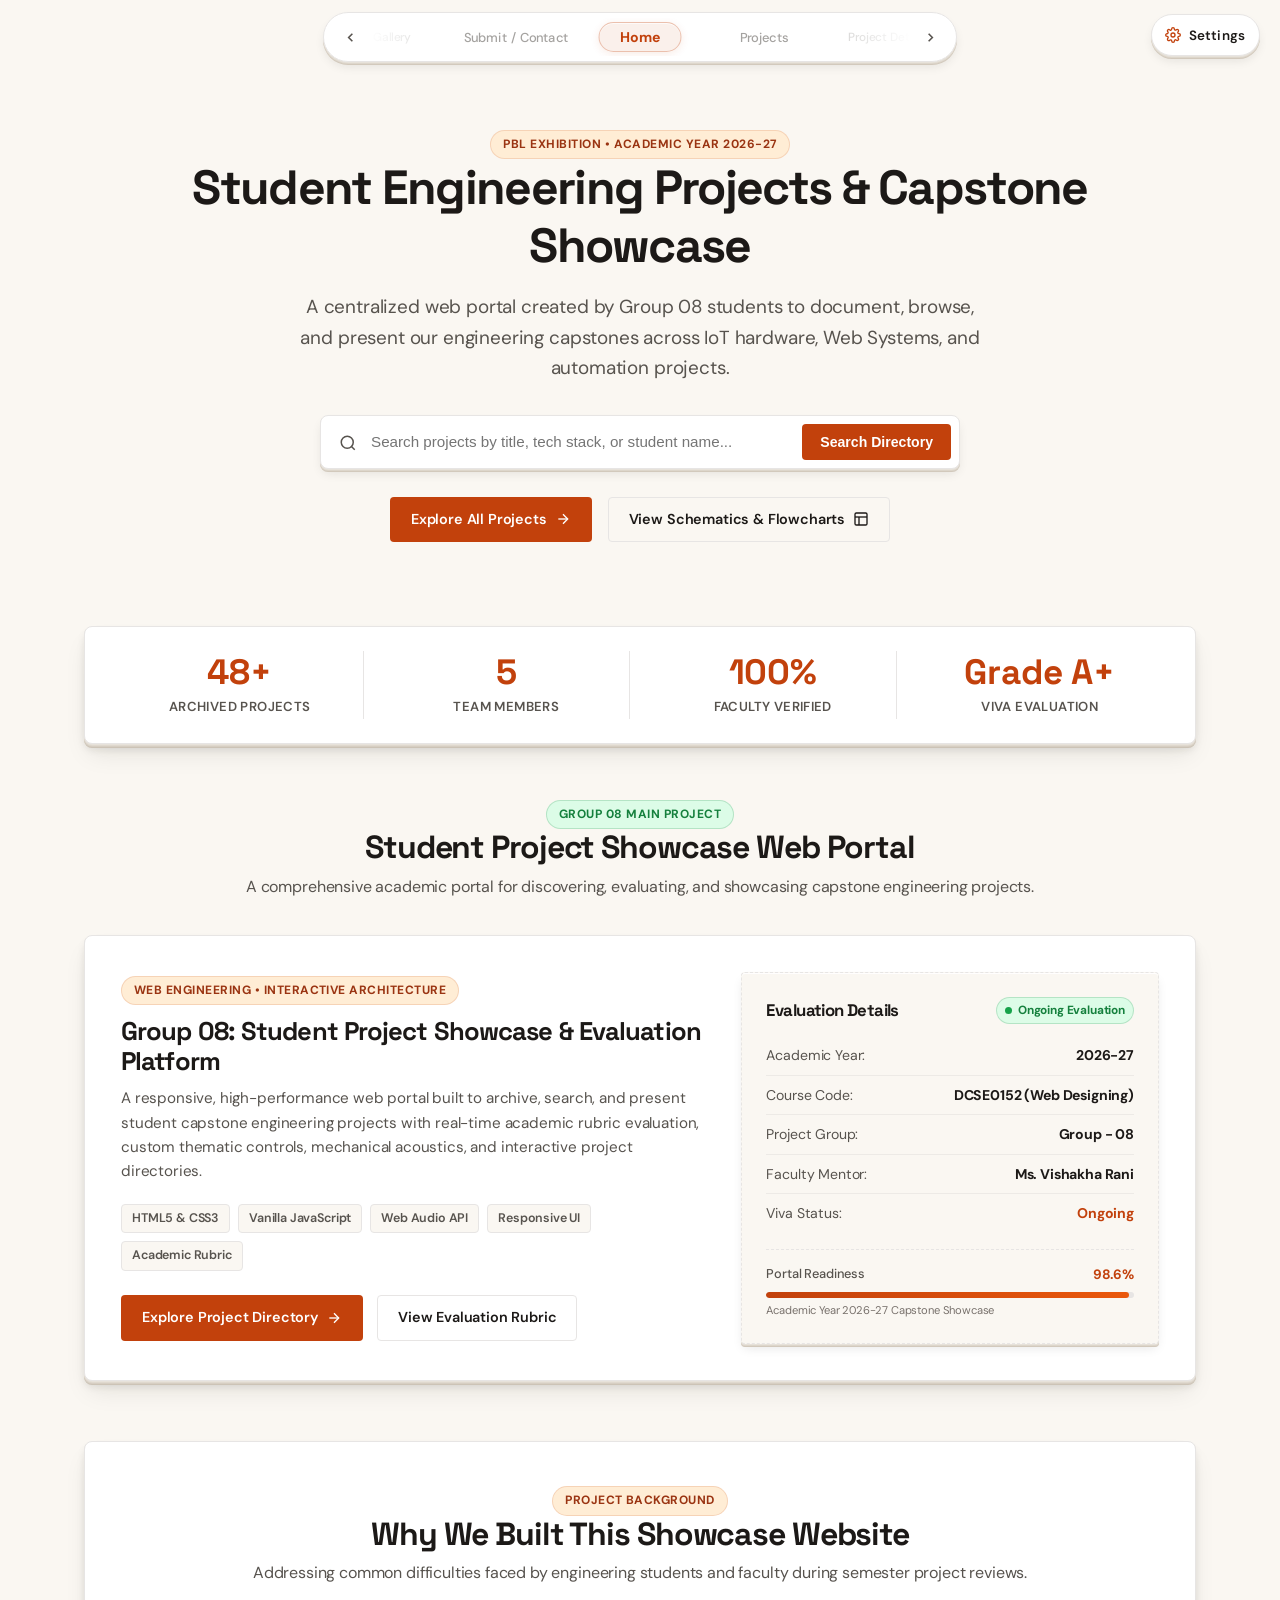
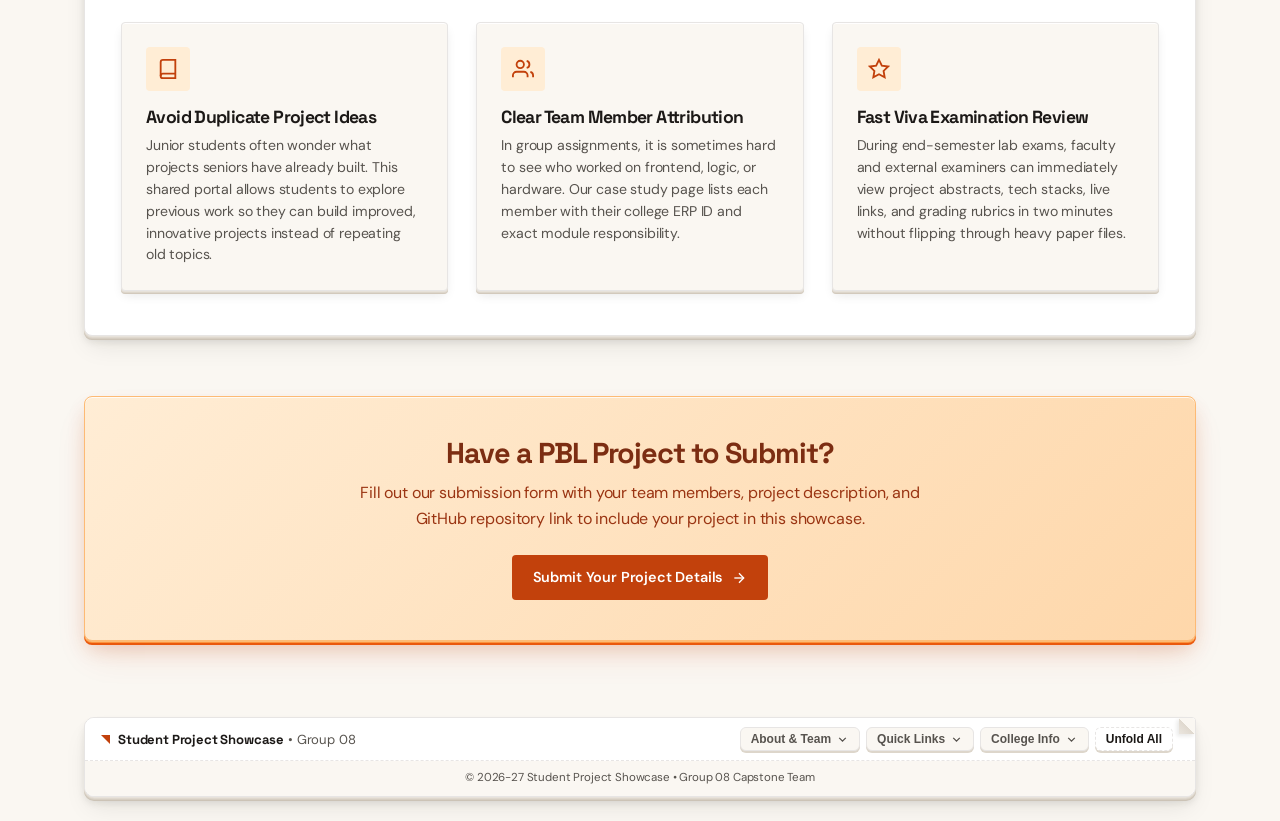
==== index.html @ 1d9ccc79 "Add files via upload" ====
<!DOCTYPE html>
<html lang="en">
<head>
  <script>
    (function () {
      try {
        var theme = localStorage.getItem("site_theme") || "light";
        if (theme === "dark") {
          document.documentElement.setAttribute("data-theme", "dark");
        } else {
          document.documentElement.removeAttribute("data-theme");
        }
        var fontSize = localStorage.getItem("site_font_size");
        if (fontSize && fontSize !== "16") {
          document.documentElement.setAttribute("data-font-size", fontSize);
          document.documentElement.style.fontSize = fontSize + "px";
        }
        var fontPreset = localStorage.getItem("site_font_preset");
        if (fontPreset && fontPreset !== "architectural-lab") {
          document.documentElement.setAttribute("data-font-preset", fontPreset);
        }
      } catch (e) {}
    })();
  </script>
  <meta charset="UTF-8" />
  <meta name="viewport" content="width=device-width, initial-scale=1.0" />
  <title>Student Project Showcase | NIET Capstone Portal</title>
  <!-- Google Fonts: The Architectural Hardware Lab (Space Grotesk + DM Sans + Space Mono) -->
  <link rel="preconnect" href="https://fonts.googleapis.com" />
  <link rel="preconnect" href="https://fonts.gstatic.com" crossorigin />
  <link href="https://fonts.googleapis.com/css2?family=DM+Sans:ital,opsz,wght@0,9..40,400..700;1,9..40,400..700&family=Space+Grotesk:wght@400..700&family=Space+Mono:ital,wght@0,400;0,700;1,400;1,700&display=swap" rel="stylesheet" />
  <link rel="stylesheet" href="css/global.css" />
  <link rel="stylesheet" href="css/home.css" />
</head>
<body>
  <!-- Floating Navigation Bar (Pure Slider Feature Only) -->
  <header class="site-header">
    <div class="navbar">
      <!-- Mobile Bar Header (Shown only on small screens) -->
      <div class="mobile-nav-bar">
        <span class="mobile-current-page" id="mobileCurrentPage">Home</span>
        <button class="mobile-toggle" id="mobileNavToggle" aria-label="Toggle Navigation Menu" aria-expanded="false">
          <svg class="svg-icon" viewBox="0 0 24 24" width="20" height="20" fill="none" stroke="currentColor" stroke-width="2">
            <line x1="3" y1="12" x2="21" y2="12"></line>
            <line x1="3" y1="6" x2="21" y2="6"></line>
            <line x1="3" y1="18" x2="21" y2="18"></line>
          </svg>
        </button>
      </div>

      <!-- Pure Slider Navigation -->
      <nav class="nav-slider-nav" id="navSliderNav">
        <div class="mobile-slider-hint" aria-hidden="true">
          <span>Slide or tap to switch page</span>
        </div>

        <div class="nav-slider-container" id="navSliderContainer">
          <!-- Previous Page Button -->
          <button type="button" class="nav-arrow nav-arrow-prev" id="navSliderPrev" aria-label="Previous Page">
            <svg class="svg-icon" viewBox="0 0 24 24" width="15" height="15" fill="none" stroke="currentColor" stroke-width="2.5">
              <polyline points="15 18 9 12 15 6"></polyline>
            </svg>
          </button>

          <!-- Slider Viewport Window -->
          <div class="nav-slider-viewport" id="navSliderViewport" tabindex="0" aria-label="Page Slider Navigation">
            <div class="nav-slider-center-pill" id="navSliderCenterPill" aria-hidden="true"></div>

            <div class="nav-slider-track" id="navSliderTrack">
              <a href="index.html" class="nav-slider-item" data-index="0" data-page="index.html" draggable="false">Home</a>
              <a href="projects.html" class="nav-slider-item" data-index="1" data-page="projects.html" draggable="false">Projects</a>
              <a href="project-details.html" class="nav-slider-item" data-index="2" data-page="project-details.html" draggable="false">Project Details</a>
              <a href="gallery.html" class="nav-slider-item" data-index="3" data-page="gallery.html" draggable="false">Gallery</a>
              <a href="contact.html" class="nav-slider-item" data-index="4" data-page="contact.html" draggable="false">Submit / Contact</a>
            </div>
          </div>

          <!-- Next Page Button -->
          <button type="button" class="nav-arrow nav-arrow-next" id="navSliderNext" aria-label="Next Page">
            <svg class="svg-icon" viewBox="0 0 24 24" width="15" height="15" fill="none" stroke="currentColor" stroke-width="2.5">
              <polyline points="9 18 15 12 9 6"></polyline>
            </svg>
          </button>
        </div>

        <!-- Mobile Drawer Academic Metadata Card (Visible only inside mobile hamburger) -->
        <div class="mobile-drawer-academic-card" aria-label="Academic Information">
          <div class="drawer-academic-header">
            <div class="drawer-brand-wrap">
              <div class="drawer-brand-seal" aria-hidden="true">E</div>
              <span class="drawer-brand-title">Student Showcase</span>
            </div>
            <span class="drawer-badge-live">AY 2026-27 ONGOING</span>
          </div>

          <div class="drawer-chips-cluster">
            <div class="drawer-chip-item">
              <svg class="svg-icon" viewBox="0 0 24 24" width="13" height="13" fill="none" stroke="currentColor" stroke-width="2.2">
                <path d="M12 2L2 7l10 5 10-5-10-5z"></path>
                <path d="M2 17l10 5 10-5"></path>
                <path d="M2 12l10 5 10-5"></path>
              </svg>
              <div class="drawer-chip-text">
                <span><strong>NIET</strong> Greater Noida</span>
                <span style="color:var(--text-muted);">&bull; Autonomous</span>
              </div>
            </div>

            <div class="drawer-chip-item">
              <svg class="svg-icon" viewBox="0 0 24 24" width="13" height="13" fill="none" stroke="currentColor" stroke-width="2.2">
                <polyline points="16 18 22 12 16 6"></polyline>
                <polyline points="8 6 2 12 8 18"></polyline>
              </svg>
              <div class="drawer-chip-text">
                <code>DCSE0152</code>
                <span style="color:var(--text-muted);">&bull; Web Designing</span>
              </div>
            </div>

            <div class="drawer-chip-item">
              <svg class="svg-icon" viewBox="0 0 24 24" width="13" height="13" fill="none" stroke="currentColor" stroke-width="2.2">
                <path d="M12 22s8-4 8-10V5l-8-3-8 3v7c0 6 8 10 8 10z"></path>
                <polyline points="9 12 11 14 15 10"></polyline>
              </svg>
              <div class="drawer-chip-text">
                <span><strong>Ms. Vishakha Rani</strong></span>
                <span style="color:var(--text-muted);">&bull; Faculty Mentor</span>
              </div>
            </div>

            <div class="drawer-chip-item">
              <svg class="svg-icon" viewBox="0 0 24 24" width="13" height="13" fill="none" stroke="currentColor" stroke-width="2.2">
                <path d="M17 21v-2a4 4 0 0 0-4-4H5a4 4 0 0 0-4 4v2"></path>
                <circle cx="9" cy="7" r="4"></circle>
                <path d="M23 21v-2a4 4 0 0 0-3-3.87"></path>
                <path d="M16 3.13a4 4 0 0 1 0 7.75"></path>
              </svg>
              <div class="drawer-chip-text">
                <span><strong>Group 08</strong></span>
                <span style="color:var(--text-muted);">&bull; Capstone Cohort</span>
              </div>
            </div>
          </div>
        </div>
      </nav>
    </div>
  </header>

  <main class="container">
    <!-- Hero Section -->
    <section class="home-hero">
      <span class="pill-badge">PBL Exhibition &bull; Academic Year 2026-27</span>
      <h1>Student Engineering Projects &amp; Capstone Showcase</h1>
      <p class="lead">
        A centralized web portal created by Group 08 students to document, browse, and present our 
        engineering capstones across IoT hardware, Web Systems, and automation projects.
      </p>

      <!-- Search Bar -->
      <div class="hero-search-container">
        <span class="hero-search-icon">
          <svg class="svg-icon" viewBox="0 0 24 24" width="18" height="18" fill="none" stroke="currentColor" stroke-width="2">
            <circle cx="11" cy="11" r="8"></circle>
            <line x1="21" y1="21" x2="16.65" y2="16.65"></line>
          </svg>
        </span>
        <input type="text" id="heroSearchInput" class="hero-search-input" placeholder="Search projects by title, tech stack, or student name..." />
        <button id="heroSearchBtn" class="hero-search-btn">Search Directory</button>
      </div>

      <div class="hero-actions">
        <a href="projects.html" class="btn btn-primary">
          Explore All Projects
          <svg class="svg-icon" viewBox="0 0 24 24" width="16" height="16" fill="none" stroke="currentColor" stroke-width="2">
            <line x1="5" y1="12" x2="19" y2="12"></line>
            <polyline points="12 5 19 12 12 19"></polyline>
          </svg>
        </a>
        <a href="gallery.html" class="btn btn-outline">
          View Schematics &amp; Flowcharts
          <svg class="svg-icon" viewBox="0 0 24 24" width="16" height="16" fill="none" stroke="currentColor" stroke-width="2">
            <rect x="3" y="3" width="18" height="18" rx="2" ry="2"></rect>
            <line x1="3" y1="9" x2="21" y2="9"></line>
            <line x1="9" y1="21" x2="9" y2="9"></line>
          </svg>
        </a>
      </div>
    </section>

    <!-- Key Statistics -->
    <section class="metrics-strip">
      <div class="metric-item">
        <div class="metric-number">48+</div>
        <div class="metric-label">Archived Projects</div>
      </div>
      <div class="metric-item">
        <div class="metric-number">5</div>
        <div class="metric-label">Team Members</div>
      </div>
      <div class="metric-item">
        <div class="metric-number">100%</div>
        <div class="metric-label">Faculty Verified</div>
      </div>
      <div class="metric-item">
        <div class="metric-number">Grade A+</div>
        <div class="metric-label">Viva Evaluation</div>
      </div>
    </section>

    <!-- Featured Group 08 Capstone Project: Student Project Showcase Web Portal -->
    <section>
      <div class="section-title-wrap">
        <span class="pill-badge pill-success">Group 08 Main Project</span>
        <h2 class="section-title">Student Project Showcase Web Portal</h2>
        <p class="section-subtitle">A comprehensive academic portal for discovering, evaluating, and showcasing capstone engineering projects.</p>
      </div>

      <article class="featured-capstone-card">
        <div class="featured-content">
          <span class="pill-badge">Web Engineering &bull; Interactive Architecture</span>
          <h3>Group 08: Student Project Showcase &amp; Evaluation Platform</h3>
          <p>
            A responsive, high-performance web portal built to archive, search, and present student capstone engineering projects with real-time academic rubric evaluation, custom thematic controls, mechanical acoustics, and interactive project directories.
          </p>

          <div class="featured-tech-row">
            <span class="featured-tech-pill">HTML5 &amp; CSS3</span>
            <span class="featured-tech-pill">Vanilla JavaScript</span>
            <span class="featured-tech-pill">Web Audio API</span>
            <span class="featured-tech-pill">Responsive UI</span>
            <span class="featured-tech-pill">Academic Rubric</span>
          </div>

          <div style="display: flex; gap: 14px; flex-wrap: wrap;">
            <a href="projects.html" class="btn btn-primary">
              Explore Project Directory
              <svg class="svg-icon" viewBox="0 0 24 24" width="16" height="16" fill="none" stroke="currentColor" stroke-width="2">
                <line x1="5" y1="12" x2="19" y2="12"></line>
                <polyline points="12 5 19 12 12 19"></polyline>
              </svg>
            </a>
            <a href="project-details.html#tab-rubric" class="btn btn-outline">
              View Evaluation Rubric
            </a>
          </div>
        </div>

        <aside class="featured-meta-card">
          <div class="meta-card-header">
            <h4 style="font-size: 1.05rem; font-family: var(--font-serif); margin-bottom: 0;">Evaluation Details</h4>
            <span class="live-status-pill"><span class="pulse-dot"></span> Ongoing Evaluation</span>
          </div>
          <ul class="meta-spec-list">
            <li>
              <span style="color:var(--text-secondary);">Academic Year:</span>
              <strong>2026-27</strong>
            </li>
            <li>
              <span style="color:var(--text-secondary);">Course Code:</span>
              <strong>DCSE0152 (Web Designing)</strong>
            </li>
            <li>
              <span style="color:var(--text-secondary);">Project Group:</span>
              <strong>Group - 08</strong>
            </li>
            <li>
              <span style="color:var(--text-secondary);">Faculty Mentor:</span>
              <strong>Ms. Vishakha Rani</strong>
            </li>
            <li>
              <span style="color:var(--text-secondary);">Viva Status:</span>
              <span style="color: var(--accent); font-weight: 700;">Ongoing</span>
            </li>
          </ul>

          <!-- Mini live telemetry meter -->
          <div class="live-telemetry-box">
            <div class="telemetry-row">
              <span class="telemetry-label">Portal Readiness</span>
              <span class="telemetry-val">98.6%</span>
            </div>
            <div class="telemetry-track">
              <div class="telemetry-bar" style="width: 98.6%;"></div>
            </div>
            <span class="telemetry-subtext">Academic Year 2026-27 Capstone Showcase</span>
          </div>
        </aside>
      </article>
    </section>

    <!-- Why We Built This Website -->
    <section class="problems-section">
      <div class="section-title-wrap">
        <span class="pill-badge">Project Background</span>
        <h2 class="section-title">Why We Built This Showcase Website</h2>
        <p class="section-subtitle">Addressing common difficulties faced by engineering students and faculty during semester project reviews.</p>
      </div>

      <div class="problems-grid">
        <div class="problem-card">
          <div class="problem-card-icon">
            <svg class="svg-icon" viewBox="0 0 24 24" width="22" height="22" fill="none" stroke="currentColor" stroke-width="2">
              <path d="M4 19.5A2.5 2.5 0 0 1 6.5 17H20"></path>
              <path d="M6.5 2H20v20H6.5A2.5 2.5 0 0 1 4 19.5v-15A2.5 2.5 0 0 1 6.5 2z"></path>
            </svg>
          </div>
          <h4>Avoid Duplicate Project Ideas</h4>
          <p>Junior students often wonder what projects seniors have already built. This shared portal allows students to explore previous work so they can build improved, innovative projects instead of repeating old topics.</p>
        </div>

        <div class="problem-card">
          <div class="problem-card-icon">
            <svg class="svg-icon" viewBox="0 0 24 24" width="22" height="22" fill="none" stroke="currentColor" stroke-width="2">
              <path d="M17 21v-2a4 4 0 0 0-4-4H5a4 4 0 0 0-4 4v2"></path>
              <circle cx="9" cy="7" r="4"></circle>
              <path d="M23 21v-2a4 4 0 0 0-3-3.87"></path>
              <path d="M16 3.13a4 4 0 0 1 0 7.75"></path>
            </svg>
          </div>
          <h4>Clear Team Member Attribution</h4>
          <p>In group assignments, it is sometimes hard to see who worked on frontend, logic, or hardware. Our case study page lists each member with their college ERP ID and exact module responsibility.</p>
        </div>

        <div class="problem-card">
          <div class="problem-card-icon">
            <svg class="svg-icon" viewBox="0 0 24 24" width="22" height="22" fill="none" stroke="currentColor" stroke-width="2">
              <polygon points="12 2 15.09 8.26 22 9.27 17 14.14 18.18 21.02 12 17.77 5.82 21.02 7 14.14 2 9.27 8.91 8.26 12 2"></polygon>
            </svg>
          </div>
          <h4>Fast Viva Examination Review</h4>
          <p>During end-semester lab exams, faculty and external examiners can immediately view project abstracts, tech stacks, live links, and grading rubrics in two minutes without flipping through heavy paper files.</p>
        </div>
      </div>
    </section>

    <!-- Submission Call to Action -->
    <section class="cta-banner">
      <h3>Have a PBL Project to Submit?</h3>
      <p>Fill out our submission form with your team members, project description, and GitHub repository link to include your project in this showcase.</p>
      <a href="contact.html" class="btn btn-primary" style="background-color: var(--accent); color: #fff;">
        Submit Your Project Details
        <svg class="svg-icon" viewBox="0 0 24 24" width="16" height="16" fill="none" stroke="currentColor" stroke-width="2">
          <line x1="5" y1="12" x2="19" y2="12"></line>
          <polyline points="12 5 19 12 12 19"></polyline>
        </svg>
      </a>
    </section>
  </main>

  <!-- Compact 3D Origami-Folded Footer -->
  <footer class="site-footer origami-footer" id="origamiFooter">
    <div class="origami-shell">
      <div class="origami-bar">
        <div class="origami-brand-mini">
          <span class="origami-crease-mark" aria-hidden="true"></span>
          <span class="origami-title"><strong>Student Project Showcase</strong> &bull; Group 08</span>
        </div>

        <div class="origami-flaps" role="tablist" aria-label="Footer Information Flaps">
          <button type="button" class="origami-flap-btn" data-flap="about" aria-expanded="false">
            <span>About &amp; Team</span>
            <svg class="svg-icon flap-chevron" viewBox="0 0 24 24" width="13" height="13" fill="none" stroke="currentColor" stroke-width="2.5">
              <polyline points="6 9 12 15 18 9"></polyline>
            </svg>
          </button>

          <button type="button" class="origami-flap-btn" data-flap="links" aria-expanded="false">
            <span>Quick Links</span>
            <svg class="svg-icon flap-chevron" viewBox="0 0 24 24" width="13" height="13" fill="none" stroke="currentColor" stroke-width="2.5">
              <polyline points="6 9 12 15 18 9"></polyline>
            </svg>
          </button>

          <button type="button" class="origami-flap-btn" data-flap="college" aria-expanded="false">
            <span>College Info</span>
            <svg class="svg-icon flap-chevron" viewBox="0 0 24 24" width="13" height="13" fill="none" stroke="currentColor" stroke-width="2.5">
              <polyline points="6 9 12 15 18 9"></polyline>
            </svg>
          </button>

          <button type="button" class="origami-flap-btn origami-unfold-all" data-flap="all" aria-expanded="false" title="Unfold all origami panels">
            <span>Unfold All</span>
          </button>
        </div>
      </div>

      <div class="origami-stage">
        <div class="origami-panel" data-panel="about">
          <div class="origami-panel-inner">
            <div class="origami-panel-tag">01 / Project &amp; Team</div>
            <p class="origami-desc">
              A Web Designing (DCSE0152) Capstone Project developed by Group 08 students, Department of Computer Science &amp; Engineering (IoT), NIET Greater Noida.
            </p>
            <div class="origami-team-chips">
              <span class="origami-chip-label">Team:</span>
              <span class="origami-chip">Ashish Ranjan</span>
              <span class="origami-chip">Ashish Prajapati</span>
              <span class="origami-chip">Arunima Bhardwaj</span>
              <span class="origami-chip">Aryan</span>
              <span class="origami-chip">Ashmit Tiwari</span>
            </div>
          </div>
        </div>

        <div class="origami-panel" data-panel="links">
          <div class="origami-panel-inner">
            <div class="origami-panel-tag">02 / Quick Links</div>
            <ul class="origami-links-row">
              <li><a href="index.html">Home</a></li>
              <li><a href="projects.html">Project Directory</a></li>
              <li><a href="project-details.html">Case Study &amp; Rubric</a></li>
              <li><a href="gallery.html">Circuit Schematics</a></li>
              <li><a href="contact.html">Submit Project</a></li>
            </ul>
          </div>
        </div>

        <div class="origami-panel" data-panel="college">
          <div class="origami-panel-inner">
            <div class="origami-panel-tag">03 / College Information</div>
            <div class="origami-meta-grid">
              <div class="origami-meta-cell">
                <span>Course</span>
                <strong>DCSE0152 (Web Designing)</strong>
              </div>
              <div class="origami-meta-cell">
                <span>Faculty Mentor</span>
                <strong>Ms. Vishakha Rani</strong>
              </div>
              <div class="origami-meta-cell">
                <span>Institution</span>
                <strong>Noida Institute of Engineering &amp; Technology, Knowledge Park II, Greater Noida</strong>
              </div>
            </div>
          </div>
        </div>
      </div>

      <div class="origami-bottom-strip">
        <span>&copy; 2026-27 Student Project Showcase &bull; Group 08 Capstone Team</span>
      </div>
    </div>
  </footer>

  <script src="js/main.js"></script>
  <script src="js/home.js"></script>
</body>
</html>
---- css/global.css ----
@import url("https://fonts.googleapis.com/css2?family=DM+Sans:ital,opsz,wght@0,9..40,400..700;1,9..40,400..700&family=Fira+Code:wght@400..700&family=IBM+Plex+Mono:ital,wght@0,400..700;1,400..700&family=Inter:wght@400..700&family=JetBrains+Mono:ital,wght@0,400..700;1,400..700&family=Lora:ital,wght@0,400..700;1,400..700&family=Manrope:wght@400..700&family=Newsreader:ital,opsz,wght@0,6..72,400..700;1,6..72,400..700&family=Outfit:wght@400..700&family=Plus+Jakarta+Sans:ital,wght@0,400..700;1,400..700&family=Space+Grotesk:wght@400..700&family=Space+Mono:ital,wght@0,400;0,700;1,400;1,700&display=swap");

/* 
   Web Designing Project (DCSE0152) - Capstone Showcase
   Group 08 | NIET Greater Noida
   Students: Ashish Ranjan, Ashish Prajapati, Arunima Bhardwaj, Aryan, Ashmit Tiwari
   Mentor: Ms. Vishakha Rani
   Global Stylesheet (global.css)
   Permanent Typography: The Architectural Hardware Lab (Space Grotesk + DM Sans + Space Mono)
*/

:root {
  /* Main color palette */
  --bg-color: #FAF7F2;
  --surface-color: #FFFFFF;
  --text-primary: #1C1917;
  --text-secondary: #57534E;
  --text-muted: #78716C;
  
  --accent: #C2410C;              /* Terracotta Orange */
  --accent-hover: #9A3412;        /* Darker Orange on Hover */
  --accent-subtle: #FFEDD5;       /* Light Orange Background */
  --accent-subtle-text: #9A3412;  /* Dark text for badges */
  
  --border-color: #E7E5E4;        /* Light Grey Border */
  --border-focus: #FDBA74;        /* Focus Border */
  --border-hover: #D6D3D1;        /* Border on Hover */
  
  --badge-success-bg: #DCFCE7;
  --badge-success-text: #15803D;

  /* Permanent Typography: The Architectural Hardware Lab */
  --font-serif: "Space Grotesk", system-ui, -apple-system, sans-serif;
  --font-sans: "DM Sans", system-ui, -apple-system, sans-serif;
  --font-mono: "Space Mono", ui-monospace, monospace;
  --heading-font-weight: 700;
  --heading-letter-spacing: -0.035em;
  --heading-line-height: 1.15;
  --body-font-weight: 400;
  --body-letter-spacing: -0.01em;
  --body-line-height: 1.6;
  --mono-font-weight: 400;

  /* Box Shadows */
  --shadow-sm: 0 1px 2px rgba(28, 25, 23, 0.05);
  --shadow-md: 0 4px 6px -1px rgba(28, 25, 23, 0.07), 0 2px 4px -2px rgba(28, 25, 23, 0.04);
  --shadow-lg: 0 12px 24px -4px rgba(28, 25, 23, 0.09), 0 4px 8px -4px rgba(28, 25, 23, 0.03);

  /* Fake 3D Layered Extrusion & Depth Shadows for All Containers */
  --shadow-3d:
    inset 0 1px 0 rgba(255, 255, 255, 0.95),
    0 1px 0 #E7E2DA,
    0 2px 0 #DFD8CE,
    0 3px 0 #D6CEC2,
    0 4px 0 #CCC3B6,
    0 6px 10px -2px rgba(28, 25, 23, 0.14),
    0 14px 26px -6px rgba(28, 25, 23, 0.10);

  --shadow-3d-hover:
    inset 0 1px 0 rgba(255, 255, 255, 1),
    0 1px 0 #E7E2DA,
    0 2px 0 #DFD8CE,
    0 3px 0 #D6CEC2,
    0 4px 0 #CCC3B6,
    0 6px 0 #C1B7A8,
    0 14px 22px -4px rgba(28, 25, 23, 0.18),
    0 26px 44px -10px rgba(194, 65, 12, 0.14);

  --shadow-3d-sm:
    inset 0 1px 0 rgba(255, 255, 255, 0.92),
    0 1px 0 #E7E2DA,
    0 2px 0 #DDD6CB,
    0 3px 0 #D2C9BC,
    0 6px 12px -3px rgba(28, 25, 23, 0.12);

  --shadow-3d-sm-hover:
    inset 0 1px 0 rgba(255, 255, 255, 1),
    0 1px 0 #E7E2DA,
    0 2px 0 #DDD6CB,
    0 3px 0 #D2C9BC,
    0 4px 0 #C6BCAD,
    0 12px 20px -4px rgba(28, 25, 23, 0.16);

  --shadow-3d-accent:
    inset 0 1px 0 rgba(255, 255, 255, 0.75),
    0 1px 0 #FDBA74,
    0 2px 0 #FB923C,
    0 4px 0 #EA580C,
    0 10px 20px -4px rgba(194, 65, 12, 0.22),
    0 18px 34px -8px rgba(194, 65, 12, 0.14);

  --shadow-3d-accent-hover:
    inset 0 1px 0 rgba(255, 255, 255, 0.85),
    0 1px 0 #FDBA74,
    0 2px 0 #FB923C,
    0 4px 0 #EA580C,
    0 6px 0 #C2410C,
    0 16px 28px -4px rgba(194, 65, 12, 0.28),
    0 28px 46px -10px rgba(194, 65, 12, 0.18);

  /* Border radius */
  --radius-sm: 4px;
  --radius-md: 8px;
  --radius-lg: 14px;
  --transition: all 0.2s ease;
  --max-width: 1160px;
}

/* =========================================================================
   Theme System: Light (Default) | Charcoal Black (Dark) | Industrial Grey
   Default: Warm Ivory Parchment (#FAF7F2)
   Charcoal Black: Deep Matte Charcoal (#0C0C0C / #161616) & Amber Copper (#FB923C)
   Grey: Architectural Slate Grey (#1E2228 / #272C35) & Ice Cyan (#38BDF8)
   ========================================================================= */

/* Theme 1: Charcoal Black (data-theme="dark") */
html[data-theme="dark"] {
  --bg-color: #0C0C0C;
  --surface-color: #161616;
  --text-primary: #F5F5F5;
  --text-secondary: #D4D4D4;
  --text-muted: #9E9E9E;

  --accent: #FB923C;
  --accent-hover: #F97316;
  --accent-subtle: rgba(251, 146, 60, 0.15);
  --accent-subtle-text: #FDBA74;

  --border-color: #262626;
  --border-focus: #FB923C;
  --border-hover: #404040;

  --badge-success-bg: rgba(34, 197, 94, 0.16);
  --badge-success-text: #4ADE80;

  --shadow-sm: 0 1px 2px rgba(0, 0, 0, 0.7);
  --shadow-md: 0 4px 10px rgba(0, 0, 0, 0.55);
  --shadow-lg: 0 16px 32px rgba(0, 0, 0, 0.7);

  --shadow-3d:
    inset 0 1px 0 rgba(255, 255, 255, 0.08),
    0 1px 0 #000000,
    0 2px 0 #000000,
    0 3px 0 #000000,
    0 6px 14px -2px rgba(0, 0, 0, 0.7),
    0 14px 28px -6px rgba(0, 0, 0, 0.55);

  --shadow-3d-hover:
    inset 0 1px 0 rgba(255, 255, 255, 0.14),
    0 1px 0 #000000,
    0 2px 0 #000000,
    0 3px 0 #000000,
    0 4px 0 #000000,
    0 16px 26px -4px rgba(0, 0, 0, 0.8),
    0 28px 48px -10px rgba(251, 146, 60, 0.18);

  --shadow-3d-sm:
    inset 0 1px 0 rgba(255, 255, 255, 0.07),
    0 1px 0 #000000,
    0 2px 0 #000000,
    0 6px 12px -3px rgba(0, 0, 0, 0.6);

  --shadow-3d-sm-hover:
    inset 0 1px 0 rgba(255, 255, 255, 0.1),
    0 1px 0 #000000,
    0 2px 0 #000000,
    0 3px 0 #000000,
    0 10px 18px -4px rgba(0, 0, 0, 0.7);

  --shadow-3d-accent:
    inset 0 1px 0 rgba(255, 255, 255, 0.3),
    0 1px 0 #EA580C,
    0 2px 0 #C2410C,
    0 4px 0 #9A3412,
    0 10px 20px -4px rgba(251, 146, 60, 0.25),
    0 18px 34px -8px rgba(0, 0, 0, 0.7);

  --shadow-3d-accent-hover:
    inset 0 1px 0 rgba(255, 255, 255, 0.4),
    0 1px 0 #EA580C,
    0 2px 0 #C2410C,
    0 4px 0 #9A3412,
    0 6px 0 #7C2D12,
    0 16px 28px -4px rgba(251, 146, 60, 0.35),
    0 28px 48px -10px rgba(0, 0, 0, 0.8);
}


/* Dark Mode Architectural Overrides */
html[data-theme="dark"] header.site-header {
  background-color: rgba(22, 22, 22, 0.94);
  border-color: #262626;
}

html[data-theme="dark"] .nav-slider-container {
  background-color: #101010;
  border-color: #262626;
}

html[data-theme="dark"] .nav-slider-viewport {
  background-color: #101010;
}

html[data-theme="dark"] .nav-slider-center-pill {
  background: rgba(251, 146, 60, 0.14);
  border-color: rgba(251, 146, 60, 0.35);
}

html[data-theme="dark"] .nav-slider-item {
  color: #A8A29E;
}

html[data-theme="dark"] .nav-slider-item.active {
  color: #FB923C;
}

html[data-theme="dark"] .nav-arrow {
  background-color: #161616;
  border-color: #262626;
  color: #D4D4D4;
}

html[data-theme="dark"] .mobile-nav-bar {
  background-color: #161616;
  border-color: #262626;
}

html[data-theme="dark"] .nav-slider-nav.mobile-open {
  background-color: rgba(12, 12, 12, 0.98);
  border-color: #262626;
}

html[data-theme="dark"] .mobile-drawer-academic-card {
  background-color: #161616;
  border-color: #262626;
}

html[data-theme="dark"] footer.site-footer {
  background-color: #0C0C0C;
  border-top-color: #262626;
}

html[data-theme="dark"] .origami-footer-card,
html[data-theme="dark"] .footer-nav-col {
  background-color: #161616;
  border-color: #262626;
}

html[data-theme="dark"] .hero-stat-card,
html[data-theme="dark"] .hero-preview-frame,
html[data-theme="dark"] .project-card,
html[data-theme="dark"] .gallery-card,
html[data-theme="dark"] .case-study-hero,
html[data-theme="dark"] .case-study-main,
html[data-theme="dark"] .sidebar-widget,
html[data-theme="dark"] .form-card,
html[data-theme="dark"] .info-card,
html[data-theme="dark"] .modal-content,
html[data-theme="dark"] .rubric-table-wrapper {
  background-color: var(--surface-color);
  border-color: var(--border-color);
  color: var(--text-primary);
}

html[data-theme="dark"] .custom-dropdown-trigger {
  background-color: var(--bg-color);
  border-color: var(--border-color);
  color: var(--text-primary);
}

html[data-theme="dark"] .custom-dropdown-menu {
  background-color: #161616;
  border-color: #2E2E2E;
  box-shadow: 0 16px 40px rgba(0, 0, 0, 0.75);
}

html[data-theme="dark"] .custom-dropdown-option:hover,
html[data-theme="dark"] .custom-dropdown-option:focus-visible {
  background-color: rgba(251, 146, 60, 0.12);
}

html[data-theme="dark"] .custom-dropdown-option.is-selected {
  background-color: rgba(251, 146, 60, 0.18);
}

html[data-theme="dark"] .option-icon-box {
  background-color: rgba(251, 146, 60, 0.15);
  color: #FB923C;
}

html[data-theme="dark"] .custom-dropdown-menu::-webkit-scrollbar-track {
  background: #121212;
}

html[data-theme="dark"] .custom-dropdown-menu::-webkit-scrollbar-thumb {
  background: #2E2E2E;
}

html[data-theme="dark"] .form-input,
html[data-theme="dark"] .form-select,
html[data-theme="dark"] .form-textarea {
  background-color: #121212;
  border-color: #262626;
  color: #F5F5F5;
}

html[data-theme="dark"] .form-input:focus,
html[data-theme="dark"] .form-select:focus,
html[data-theme="dark"] .form-textarea:focus {
  background-color: #161616;
  border-color: #FB923C;
  box-shadow: 0 0 0 3px rgba(251, 146, 60, 0.2);
}

html[data-theme="dark"] .gallery-slider-bar {
  background-color: #1A1816;
  border-color: #2E2A27;
}

html[data-theme="dark"] .gallery-slider-viewport {
  background-color: #141311;
}

html[data-theme="dark"] .gallery-slider-center-pill {
  background: rgba(251, 146, 60, 0.14);
  border-color: rgba(251, 146, 60, 0.35);
}

html[data-theme="dark"] .gallery-slider-item {
  color: #A8A29E;
}

html[data-theme="dark"] .gallery-slider-item.active {
  color: #FB923C;
}

html[data-theme="dark"] .student-card {
  background-color: #1A1816;
  border-color: #2E2A27;
}

html[data-theme="dark"] .student-card:hover {
  background-color: #201D1A;
  border-color: #FB923C;
}

html[data-theme="dark"] .student-avatar {
  background-color: #141311;
  border-color: #2E2A27;
  box-shadow: inset 1px 1px 2px rgba(255, 255, 255, 0.05), inset -1px -1px 2px rgba(0, 0, 0, 0.5);
}

html[data-theme="dark"] .mentor-stamp-box {
  background-color: #0B291B;
  border-color: #166534;
}

html[data-theme="dark"] .project-card:hover .card-footer-row .btn-outline {
  border-color: var(--accent);
  color: var(--accent);
  background-color: var(--accent-subtle);
}

html[data-theme="dark"] .stack-mini-pill:hover,
html[data-theme="dark"] .stack-mini-pill.has-match {
  border-color: var(--accent);
  background-color: var(--accent-subtle);
  color: #FDBA74;
}

html[data-theme="dark"] .gallery-slider-shell {
  background-color: #141311;
  border-color: #2E2A27;
}

html[data-theme="dark"] .gallery-slider-center-pill {
  background: rgba(251, 146, 60, 0.14);
  border-color: rgba(251, 146, 60, 0.4);
  box-shadow: 0 2px 10px rgba(251, 146, 60, 0.2), inset 0 1px 0 rgba(255, 255, 255, 0.1);
}

html[data-theme="dark"] .blueprint-grid-bg {
  background-image:
    linear-gradient(to right, rgba(255, 255, 255, 0.05) 1px, transparent 1px),
    linear-gradient(to bottom, rgba(255, 255, 255, 0.05) 1px, transparent 1px);
}

html[data-theme="dark"] .tech-pill {
  background-color: #141311;
  border-color: #2E2A27;
  color: var(--text-primary);
}

html[data-theme="dark"] .custom-dropdown.is-open .custom-dropdown-trigger,
html[data-theme="dark"] .custom-dropdown-trigger:focus-visible {
  background-color: #141311;
  border-color: var(--accent);
}

html[data-theme="dark"] .mentor-status-title {
  color: #4ADE80;
}

html[data-theme="dark"] .mentor-status-sub {
  color: #86EFAC;
}

html[data-theme="dark"] .live-status-pill {
  color: #4ADE80;
  background-color: rgba(34, 197, 94, 0.16);
  border-color: rgba(34, 197, 94, 0.35);
}

html[data-theme="dark"] .cta-banner {
  background: linear-gradient(135deg, rgba(251, 146, 60, 0.12) 0%, rgba(234, 88, 12, 0.18) 100%);
  border-color: rgba(251, 146, 60, 0.4);
}

html[data-theme="dark"] .cta-banner h3 {
  color: #F5F2EB;
}

html[data-theme="dark"] .cta-banner p {
  color: #D6D3D1;
}

html[data-theme="dark"] .project-heading {
  color: #F5F2EB;
}

html[data-theme="dark"] .project-synopsis {
  color: #D6D3D1;
}

html[data-theme="dark"] .project-card:hover .card-header-bar {
  background-color: #201D1A;
}

html[data-theme="dark"] .academic-table tr:hover {
  background-color: #201D1A;
}

html[data-theme="dark"] mark.search-highlight {
  background: rgba(251, 146, 60, 0.35);
  color: #FFFFFF;
}

html[data-theme="dark"] .schematic-pill {
  background-color: #141311;
  border-color: #2E2A27;
  color: #F5F2EB;
}

html[data-theme="dark"] .schematic-pill small {
  color: #A8A29E;
}

html[data-theme="dark"] .gallery-filter-meta {
  color: #A8A29E;
}

html[data-theme="dark"] .gallery-card-title {
  color: #F5F2EB;
}

html[data-theme="dark"] .gallery-card-desc {
  color: #D6D3D1;
}

html[data-theme="dark"] .student-name {
  color: #F5F2EB;
}

html[data-theme="dark"] .student-roll {
  color: #A8A29E;
}

html[data-theme="dark"] .student-task-desc {
  color: #D6D3D1;
}

html[data-theme="dark"] .team-table th {
  color: #F5F2EB;
  background-color: #141311;
}

html[data-theme="dark"] .team-table td {
  color: #E7E5E4;
}

html[data-theme="dark"] .team-table tr:hover {
  background-color: #201D1A;
}

html[data-theme="dark"] .contact-mode-switcher {
  background-color: #141311;
  border-color: #2E2A27;
  box-shadow: inset 1px 1px 3px rgba(0, 0, 0, 0.6);
}

html[data-theme="dark"] .draft-sync-bar {
  background-color: #141311;
  border-color: #2E2A27;
  color: #D6D3D1;
  box-shadow: inset 1px 1px 2px rgba(0, 0, 0, 0.5);
}

html[data-theme="dark"] .section-step-num {
  background-color: #141311;
  border-color: #2E2A27;
  color: #FB923C;
}

html[data-theme="dark"] .abstract-progress-rail {
  background-color: #2E2A27;
}

html[data-theme="dark"] .tech-selector-box {
  background-color: #141311;
  border-color: #2E2A27;
}

html[data-theme="dark"] .selected-tag-item {
  background-color: #141311;
  border-color: #2E2A27;
  color: #F5F2EB;
}

html[data-theme="dark"] .local-sub-item {
  background-color: #141311;
  border-color: #2E2A27;
}

html[data-theme="dark"] .mentor-contact-profile {
  background-color: #141311;
  border-color: #2E2A27;
}

html[data-theme="dark"] .mentor-avatar-badge {
  background-color: #1A1816;
  border-color: #2E2A27;
  color: #FB923C;
}

html[data-theme="dark"] .alert-box {
  background-color: #0B291B;
  border-color: #166534;
  color: #4ADE80;
}

html[data-theme="dark"] .alert-icon {
  color: #4ADE80;
}

html[data-theme="dark"] .alert-desc {
  color: #86EFAC;
}

html[data-theme="dark"] .alert-ref-pill {
  background: rgba(34, 197, 94, 0.2);
  color: #86EFAC;
  border-color: #166534;
}

html[data-theme="dark"] .alert-link-btn {
  color: #4ADE80;
}

/* =========================================================================
   Charcoal Black & Grey Mode: Full Origami Footer System Overrides
   (Ensures perfect contrast and visibility across all panels & bars)
   ========================================================================= */

/* --- Charcoal Black Origami Footer --- */
html[data-theme="dark"] footer.site-footer {
  background-color: #0C0C0C;
  border-top-color: #262626;
}

html[data-theme="dark"] .origami-shell {
  background-color: #161616;
  border-color: #262626;
  box-shadow: 0 4px 14px rgba(0, 0, 0, 0.7);
}

html[data-theme="dark"] .origami-shell::before {
  background: linear-gradient(225deg, #0C0C0C 50%, #222222 50%, #303030 100%);
  box-shadow: -2px 2px 5px rgba(0, 0, 0, 0.7);
}

html[data-theme="dark"] .origami-shell {
  background-color: #161616 !important;
  border-color: #262626 !important;
}

html[data-theme="dark"] .origami-bar {
  background: #141414 !important;
  border-bottom: 1px dashed #262626 !important;
}

html[data-theme="dark"] .origami-brand-mini {
  color: #A3A3A3 !important;
}

html[data-theme="dark"] .origami-title strong {
  color: #F5F5F5 !important;
}

html[data-theme="dark"] .origami-bottom-strip {
  background-color: #0C0C0C !important;
  color: #737373 !important;
}

html[data-theme="dark"] .origami-crease-mark {
  background-color: #FB923C;
}

html[data-theme="dark"] .origami-flap-btn {
  background-color: #1A1A1A;
  border-color: #2E2E2E;
  color: #D4D4D4;
  box-shadow: 0 2px 0 #000000;
}

html[data-theme="dark"] .origami-flap-btn:hover {
  background-color: #242424;
  border-color: #FB923C;
  color: #FB923C;
}

html[data-theme="dark"] .origami-flap-btn.is-open {
  background-color: rgba(251, 146, 60, 0.16);
  color: #FB923C;
  border-color: #FB923C;
  box-shadow: inset 0 1px 2px rgba(0, 0, 0, 0.5);
}

html[data-theme="dark"] .origami-unfold-all {
  background-color: #1F1F1F;
  color: #F5F5F5;
  border-color: #383838;
}

html[data-theme="dark"] .origami-stage {
  background-color: #101010;
}

html[data-theme="dark"] .origami-panel {
  background: linear-gradient(180deg, rgba(255, 255, 255, 0.03) 0%, #161616 18%, #121212 100%);
  border-bottom: 1px dashed #262626;
}

html[data-theme="dark"] .origami-footer.is-all-open .origami-panel {
  border-right: 1px dashed #262626;
}

html[data-theme="dark"] .origami-footer.is-all-open .origami-panel:last-child {
  border-right: none;
}

html[data-theme="dark"] .origami-footer.is-all-open .origami-panel:nth-child(2) {
  background: linear-gradient(180deg, rgba(255, 255, 255, 0.04) 0%, #181818 22%, #131313 100%);
}

html[data-theme="dark"] .origami-panel-tag {
  color: #FB923C;
}

html[data-theme="dark"] .origami-desc {
  color: #D4D4D4;
}

html[data-theme="dark"] .origami-chip-label {
  color: #F5F5F5;
}

html[data-theme="dark"] .origami-chip {
  background-color: #1A1A1A;
  border-color: #2E2E2E;
  color: #D4D4D4;
}

html[data-theme="dark"] .origami-links-row a {
  background-color: #1A1A1A;
  border-color: #2E2E2E;
  color: #F5F5F5;
  box-shadow: 0 2px 0 #000000;
}

html[data-theme="dark"] .origami-links-row a:hover {
  background-color: #242424;
  border-color: #FB923C;
  color: #FB923C;
}

html[data-theme="dark"] .origami-meta-cell {
  background-color: #1A1A1A;
  border-color: #262626;
}

html[data-theme="dark"] .origami-meta-cell span {
  color: #9E9E9E;
}

html[data-theme="dark"] .origami-meta-cell strong {
  color: #F5F5F5;
}

html[data-theme="dark"] .origami-bottom-strip {
  background-color: #0C0C0C;
  border-top: 1px solid #202020;
  color: #9E9E9E;
}


/* =========================================================================
   Industrial Grey Theme: Architectural Component Overrides
   ========================================================================= */
/* =========================================================================
   Universal Hover Contrast Protection (Ensures cards never turn white in Grey or Charcoal)
   ========================================================================= */
/* Charcoal Black Card Hover Overrides */
html[data-theme="dark"] .project-card:hover .card-header-bar {
  background-color: #1E1E1E !important;
}

html[data-theme="dark"] .project-card:hover {
  border-color: rgba(251, 146, 60, 0.45);
}

html[data-theme="dark"] .project-card:hover .card-footer-row .btn-outline {
  background-color: rgba(251, 146, 60, 0.16) !important;
  border-color: #FB923C !important;
  color: #FB923C !important;
}

html[data-theme="dark"] .card-icon-tag {
  background-color: #121212;
  border-color: #262626;
  color: #FB923C;
}

html[data-theme="dark"] .project-card:hover .card-icon-tag {
  background-color: #FB923C !important;
  color: #0C0C0C !important;
  border-color: #FB923C !important;
  box-shadow: 0 0 0 4px rgba(251, 146, 60, 0.22);
}

html[data-theme="dark"] .stack-mini-pill:hover,
html[data-theme="dark"] .stack-mini-pill.has-match {
  border-color: #FB923C;
  background-color: rgba(251, 146, 60, 0.16) !important;
  color: #FDBA74 !important;
}

html[data-theme="dark"] .featured-tech-pill:hover {
  background-color: rgba(251, 146, 60, 0.16) !important;
  border-color: #FB923C !important;
  color: #FB923C !important;
}

html[data-theme="dark"] .student-card:hover {
  background-color: #1E1E1E !important;
  border-color: #FB923C !important;
}

html[data-theme="dark"] .academic-table tr:hover,
html[data-theme="dark"] .team-table tr:hover {
  background-color: #1E1E1E !important;
}

/* =========================================================================
   Typography Presets (4 Live Curated Typographic Systems + System Fallback)
   ========================================================================= */

/* Preset 1: The Ivy League Academic Archive (Collegiate & Editorial) */
html[data-font-preset="academic-archive"] {
  --font-serif: "Newsreader", "Georgia", Garamond, serif;
  --font-sans: "Plus Jakarta Sans", system-ui, -apple-system, sans-serif;
  --font-mono: "JetBrains Mono", ui-monospace, Consolas, monospace;
  --heading-font-weight: 600;
  --heading-letter-spacing: -0.018em;
  --heading-line-height: 1.2;
  --body-font-weight: 400;
  --body-letter-spacing: -0.005em;
  --body-line-height: 1.62;
  --mono-font-weight: 500;
}

/* Preset 2: The Architectural Hardware Lab (Industrial & Hardware) */
html[data-font-preset="architectural-lab"] {
  --font-serif: "Space Grotesk", system-ui, -apple-system, sans-serif;
  --font-sans: "DM Sans", system-ui, -apple-system, sans-serif;
  --font-mono: "Space Mono", ui-monospace, monospace;
  --heading-font-weight: 700;
  --heading-letter-spacing: -0.035em;
  --heading-line-height: 1.15;
  --body-font-weight: 400;
  --body-letter-spacing: -0.01em;
  --body-line-height: 1.6;
  --mono-font-weight: 400;
}

/* Preset 3: Collegiate Heritage & Research Manuscript (Scholarly & Warm) */
html[data-font-preset="collegiate-heritage"] {
  --font-serif: "Lora", "Georgia", "Times New Roman", serif;
  --font-sans: "Inter", system-ui, -apple-system, sans-serif;
  --font-mono: "IBM Plex Mono", ui-monospace, Menlo, monospace;
  --heading-font-weight: 600;
  --heading-letter-spacing: -0.01em;
  --heading-line-height: 1.24;
  --body-font-weight: 400;
  --body-letter-spacing: -0.002em;
  --body-line-height: 1.65;
  --mono-font-weight: 500;
}

/* Preset 4: Next-Gen Tech & Silicon Dispatch (Modern SaaS & High Impact) */
html[data-font-preset="nextgen-tech"] {
  --font-serif: "Outfit", system-ui, -apple-system, sans-serif;
  --font-sans: "Manrope", system-ui, -apple-system, sans-serif;
  --font-mono: "Fira Code", ui-monospace, Consolas, monospace;
  --heading-font-weight: 700;
  --heading-letter-spacing: -0.025em;
  --heading-line-height: 1.18;
  --body-font-weight: 450;
  --body-letter-spacing: -0.008em;
  --body-line-height: 1.58;
  --mono-font-weight: 500;
}

/* Preset 0: System Classic (OS Default Fallback) */
html[data-font-preset="system-classic"] {
  --font-serif: "Georgia", "Times New Roman", Garamond, serif;
  --font-sans: system-ui, -apple-system, BlinkMacSystemFont, "Segoe UI", Roboto, "Helvetica Neue", Arial, sans-serif;
  --font-mono: ui-monospace, SFMono-Regular, Menlo, Monaco, Consolas, monospace;
  --heading-font-weight: 700;
  --heading-letter-spacing: -0.015em;
  --heading-line-height: 1.25;
  --body-font-weight: 400;
  --body-letter-spacing: 0;
  --body-line-height: 1.6;
  --mono-font-weight: 400;
}

/* User Optical Modifiers */
html[data-font-weight="bold"] {
  --heading-font-weight: 750 !important;
  --body-font-weight: 500 !important;
  --mono-font-weight: 600 !important;
}

html[data-font-tracking="tight"] {
  --heading-letter-spacing: -0.04em !important;
  --body-letter-spacing: -0.02em !important;
}

html[data-font-tracking="wide"] {
  --heading-letter-spacing: 0.015em !important;
  --body-letter-spacing: 0.02em !important;
}

/* Page Reset */
*, *::before, *::after {
  margin: 0;
  padding: 0;
  box-sizing: border-box;
}

html {
  font-size: 16px;
  overflow-x: clip;
}

body {
  background-color: var(--bg-color);
  color: var(--text-primary);
  font-family: var(--font-sans);
  font-weight: var(--body-font-weight, 400);
  letter-spacing: var(--body-letter-spacing, -0.01em);
  line-height: var(--body-line-height, 1.6);
  min-height: 100vh;
  display: flex;
  flex-direction: column;
  overflow-x: clip;
}

/* Headings */
h1, h2, h3, h4, .serif-font {
  font-family: var(--font-serif);
  font-weight: var(--heading-font-weight, 700);
  color: var(--text-primary);
  letter-spacing: var(--heading-letter-spacing, -0.035em);
  line-height: var(--heading-line-height, 1.15);
}

/* Monospace Telemetry, Code & Credential Badges */
code, kbd, samp, pre, .font-mono, .academic-code, .brand-eval-badge, .spec-code {
  font-family: var(--font-mono);
  font-weight: var(--mono-font-weight, 400);
}

a {
  color: var(--accent);
  text-decoration: none;
  transition: var(--transition);
}

a:hover {
  color: var(--accent-hover);
}

/* Main Container */
.container {
  width: 100%;
  max-width: var(--max-width);
  margin: 0 auto;
  padding: 0 24px;
}

/* SVG icon helper */
.svg-icon {
  display: inline-block;
  vertical-align: middle;
  flex-shrink: 0;
}

/* Badges and Tags */
.pill-badge {
  display: inline-flex;
  align-items: center;
  gap: 6px;
  background-color: var(--accent-subtle);
  color: var(--accent-subtle-text);
  font-size: 0.75rem;
  font-weight: 700;
  padding: 4px 12px;
  border-radius: 999px;
  letter-spacing: 0.04em;
  text-transform: uppercase;
  border: 1px solid rgba(194, 65, 12, 0.15);
}

.pill-success {
  background-color: var(--badge-success-bg);
  color: var(--badge-success-text);
  border-color: rgba(21, 128, 61, 0.2);
}

/* Button Styles and Press Effects */
.btn {
  display: inline-flex;
  align-items: center;
  justify-content: center;
  gap: 8px;
  padding: 10px 20px;
  font-size: 0.9rem;
  font-weight: 600;
  border-radius: var(--radius-sm);
  cursor: pointer;
  text-decoration: none;
  border: 1px solid transparent;
  transition: transform 0.12s ease, background-color 0.2s ease, border-color 0.2s ease, box-shadow 0.2s ease;
  user-select: none;
}

.btn:hover {
  transform: translateY(-1px);
}

.btn-primary {
  background-color: var(--accent);
  color: #FFFFFF !important;
}

.btn-primary:hover {
  background-color: var(--accent-hover);
  box-shadow: var(--shadow-md);
}

.btn-outline {
  background-color: transparent;
  color: var(--text-primary);
  border-color: var(--border-color);
}

.btn-outline:hover {
  background-color: var(--surface-color);
  border-color: var(--text-primary);
}

/* Tactile Click Press Effect on All Buttons & Clickable Elements */
button:not(.gallery-slider-item):not(.nav-slider-item):not(.custom-dropdown-trigger):not(.custom-dropdown-option):not(.site-settings-btn):not(.theme-card-btn):active,
.btn:active,
.hero-search-btn:active,
.category-chip:active,
.gallery-chip:active,
.tab-btn:active,
.spec-trigger-btn:active,
.view-btn:active,
.mobile-toggle:active,
.clear-btn:active,
.modal-close-btn:active,
a.btn:active {
  transform: translateY(2px) scale(0.97) !important;
  box-shadow: inset 0 2px 4px rgba(0, 0, 0, 0.15), 0 1px 2px rgba(0, 0, 0, 0.1) !important;
  transition: transform 0.08s ease, box-shadow 0.08s ease !important;
}

/* Floating Slider-Only Navigation Bar (Stabilized against scroll threshold jitter) */
header.site-header {
  background-color: rgba(255, 255, 255, 0.94);
  backdrop-filter: blur(12px);
  -webkit-backdrop-filter: blur(12px);
  border: 1px solid var(--border-color);
  border-radius: 999px;
  position: sticky;
  top: 12px;
  z-index: 1000;
  width: fit-content;
  max-width: calc(100% - 28px);
  margin: 12px auto 0;
  box-shadow: var(--shadow-3d-sm);
  transition: background-color 0.2s ease, border-color 0.2s ease, box-shadow 0.2s ease;
  contain: layout style;
}

.navbar {
  display: flex;
  justify-content: center;
  align-items: center;
  height: 48px;
  padding: 0 8px;
  position: relative;
}

.mobile-nav-bar {
  display: none;
}

.brand-logo {
  display: flex;
  align-items: center;
  gap: 10px;
  text-decoration: none;
  color: var(--text-primary);
  flex-shrink: 0;
}

.brand-stamp {
  background-color: var(--accent);
  color: #FFFFFF;
  width: 28px;
  height: 28px;
  border-radius: var(--radius-sm);
  display: flex;
  align-items: center;
  justify-content: center;
  font-family: var(--font-serif);
  font-weight: 700;
  font-size: 0.95rem;
  flex-shrink: 0;
}

.brand-text {
  display: flex;
  flex-direction: column;
}

.brand-name {
  font-family: var(--font-serif);
  font-size: 1.05rem;
  font-weight: 700;
  line-height: 1.1;
  color: var(--text-primary);
}

.brand-sub {
  font-size: 0.68rem;
  color: var(--text-secondary);
  font-weight: 500;
  letter-spacing: 0.02em;
}

/* Interactive Center-Focused Slider Navigation Bar */
.nav-slider-nav {
  display: flex;
  align-items: center;
  justify-content: center;
}

.mobile-slider-hint {
  display: none;
}

.nav-slider-container {
  display: flex;
  align-items: center;
  gap: 6px;
  padding: 2px 4px;
  position: relative;
  user-select: none;
  -webkit-user-select: none;
  touch-action: pan-y;
}

.nav-arrow {
  background: transparent;
  border: none;
  color: var(--text-secondary);
  width: 28px;
  height: 28px;
  display: flex;
  align-items: center;
  justify-content: center;
  border-radius: 50%;
  cursor: pointer;
  padding: 0;
  transition: background-color 0.15s ease, color 0.15s ease, transform 0.1s ease;
  flex-shrink: 0;
}

.nav-arrow:hover {
  background-color: rgba(28, 25, 23, 0.07);
  color: var(--accent);
}

.nav-arrow:active {
  transform: scale(0.88) !important;
}

/* Horizontal Slider Window on Desktop */
.nav-slider-viewport {
  position: relative;
  width: 540px;
  height: 38px;
  overflow: hidden;
  cursor: grab;
  outline: none;
  /* Soft fade on left and right edges */
  mask-image: linear-gradient(to right, transparent 0%, black 12%, black 88%, transparent 100%);
  -webkit-mask-image: linear-gradient(to right, transparent 0%, black 12%, black 88%, transparent 100%);
}

.nav-slider-viewport.is-dragging {
  cursor: grabbing;
}

/* Highlight Pill in the Exact Center */
.nav-slider-center-pill {
  position: absolute;
  top: 50%;
  left: 50%;
  transform: translate(-50%, -50%);
  width: 112px;
  height: 30px;
  border-radius: 999px;
  background-color: rgba(194, 65, 12, 0.08);
  border: 1px solid rgba(194, 65, 12, 0.28);
  box-shadow: 0 2px 8px rgba(194, 65, 12, 0.1), inset 0 1px 0 rgba(255, 255, 255, 0.7);
  pointer-events: none;
  z-index: 1;
  transition: width 0.22s ease;
}

/* Sliding Track */
.nav-slider-track {
  position: absolute;
  top: 0;
  left: 0;
  width: 100%;
  height: 100%;
  pointer-events: none;
}

/* Individual Page Links inside Slider */
.nav-slider-item {
  position: absolute;
  top: 50%;
  left: 50%;
  transform: translate3d(-50%, -50%, 0);
  height: 30px;
  display: inline-flex;
  align-items: center;
  justify-content: center;
  padding: 0 14px;
  white-space: nowrap;
  text-decoration: none;
  font-size: 0.88rem;
  font-weight: 500;
  color: var(--text-secondary);
  border-radius: 999px;
  transition: transform 0.26s cubic-bezier(0.2, 0.8, 0.25, 1), opacity 0.26s ease, color 0.2s ease;
  pointer-events: auto;
  user-select: none;
  -webkit-user-drag: none;
  z-index: 2;
}

.nav-slider-item.is-center {
  color: var(--accent);
  font-weight: 700;
  opacity: 1 !important;
  z-index: 5;
}

.nav-slider-item.is-neighbor-1 {
  opacity: 0.52;
  cursor: pointer;
  z-index: 4;
}

.nav-slider-item.is-neighbor-1:hover {
  opacity: 0.85;
  color: var(--accent);
}

.nav-slider-item.is-neighbor-2 {
  opacity: 0.22;
  cursor: pointer;
  z-index: 3;
}

.nav-slider-item.is-neighbor-2:hover {
  opacity: 0.55;
  color: var(--accent);
}

/* Slightly narrower slider on medium screens */
@media (max-width: 960px) {
  .nav-slider-viewport {
    width: 440px;
  }
}

/* Mobile hamburger button */
.mobile-toggle {
  display: none;
  background: none;
  border: 1px solid var(--border-color);
  padding: 6px 8px;
  border-radius: 8px;
  cursor: pointer;
  color: var(--text-primary);
  transition: transform 0.1s ease;
}

/* Mobile Drawer Academic Card - Hidden on desktop */
.mobile-drawer-academic-card {
  display: none;
}

/* Institutional Masthead & Academic Credential Bar - Hidden from top of all pages per user request */
.academic-meta-bar {
  display: none !important;
  position: relative;
  background-color: #F5F2EB;
  border-bottom: 1px solid #E7E2DA;
  box-shadow: 0 4px 14px rgba(28, 25, 23, 0.05);
  color: var(--text-secondary);
  padding: 11px 0;
  z-index: 1050;
  transition: background-color 0.3s ease, box-shadow 0.3s ease;
}

/* Subtle Continuous Terracotta-Amber Accent Rail Along Top Edge */
.masthead-accent-rail {
  display: none !important;
  position: absolute;
  top: 0;
  left: 0;
  width: 100%;
  height: 2px;
  background: linear-gradient(
    90deg,
    rgba(194, 65, 12, 0.08) 0%,
    #C2410C 25%,
    #FDBA74 50%,
    #C2410C 75%,
    rgba(194, 65, 12, 0.08) 100%
  );
  background-size: 200% 100%;
  animation: mastheadRailFlow 7s cubic-bezier(0.4, 0, 0.2, 1) infinite;
}

@keyframes mastheadRailFlow {
  0% { background-position: 0% 50%; }
  100% { background-position: 200% 50%; }
}

.academic-meta-flex {
  display: flex;
  justify-content: space-between;
  align-items: center;
  flex-wrap: wrap;
  gap: 14px;
}

/* Left: Minted Collegiate Brand Crest & Live Session Title */
.academic-brand {
  display: inline-flex;
  align-items: center;
  gap: 12px;
  text-decoration: none;
  color: var(--text-primary);
  flex-shrink: 0;
  transition: opacity 0.2s ease;
}

.academic-brand:hover {
  color: var(--accent-hover);
}

/* Neumorphic Inset Sculpted Seal Crest */
.brand-seal {
  position: relative;
  width: 36px;
  height: 36px;
  border-radius: 12px;
  background: #F5F2EB;
  border: none;
  box-shadow:
    inset 3px 3px 6px #E2DDD4,
    inset -3px -3px 6px #FFFFFF,
    0 2px 5px rgba(28, 25, 23, 0.04);
  display: flex;
  align-items: center;
  justify-content: center;
  overflow: hidden;
  flex-shrink: 0;
  transition: box-shadow 0.25s ease, transform 0.25s ease;
}

.academic-brand:hover .brand-seal {
  box-shadow:
    inset 2px 2px 4px #E2DDD4,
    inset -2px -2px 4px #FFFFFF,
    0 0 10px rgba(194, 65, 12, 0.18);
}

.seal-letter {
  font-family: var(--font-serif);
  font-weight: 700;
  font-size: 1.2rem;
  color: var(--accent);
  line-height: 1;
  position: relative;
  z-index: 2;
}

.seal-ring {
  position: absolute;
  inset: 3px;
  border: 1px solid rgba(194, 65, 12, 0.18);
  border-radius: 9px;
  pointer-events: none;
}

.brand-details {
  display: flex;
  flex-direction: column;
  gap: 2px;
}

.brand-title-wrap {
  display: flex;
  align-items: center;
  gap: 8px;
  flex-wrap: wrap;
}

.brand-main-title {
  font-family: var(--font-serif);
  font-size: 1.05rem;
  font-weight: 700;
  color: var(--text-primary);
  line-height: 1.1;
  letter-spacing: -0.01em;
}

/* Neumorphic Inset Pill for Evaluation Badge */
.brand-eval-badge {
  display: inline-flex;
  align-items: center;
  gap: 5px;
  background: #F5F2EB;
  border: none;
  box-shadow:
    inset 2px 2px 4px #E2DDD4,
    inset -2px -2px 4px #FFFFFF;
  color: var(--badge-success-text);
  font-family: var(--font-mono);
  font-size: 0.62rem;
  font-weight: 700;
  letter-spacing: 0.05em;
  padding: 2.5px 8px;
  border-radius: 20px;
}

.eval-live-dot {
  width: 6px;
  height: 6px;
  border-radius: 50%;
  background-color: #22C55E;
  box-shadow: 0 0 0 0 rgba(34, 197, 94, 0.7);
  animation: evalPulse 2s ease-out infinite;
}

@keyframes evalPulse {
  0% { box-shadow: 0 0 0 0 rgba(34, 197, 94, 0.75); }
  70% { box-shadow: 0 0 0 5px rgba(34, 197, 94, 0); }
  100% { box-shadow: 0 0 0 0 rgba(34, 197, 94, 0); }
}

.brand-sub-spec {
  font-size: 0.68rem;
  color: var(--text-secondary);
  font-weight: 500;
  letter-spacing: 0.025em;
}

/* Right: Neumorphic Sculpted Ivory Clay Credential Chips */
.academic-chips-cluster {
  display: flex;
  align-items: center;
  flex-wrap: wrap;
  gap: 8px;
}

.academic-chip {
  position: relative;
  display: inline-flex;
  align-items: center;
  gap: 8px;
  padding: 6px 13px 7px 8px; /* Balanced bottom cushion for the 3px underline bar */
  border-radius: 12px;
  background: #F5F2EB;
  border: none;
  box-shadow:
    3px 3px 8px #E2DDD4,
    -3px -3px 8px #FFFFFF;
  cursor: default;
  transition: box-shadow 0.22s ease, transform 0.22s cubic-bezier(0.22, 1, 0.36, 1);
}

/* Precision-Balanced Accent Underline Bar - Appears Smoothly on Hover Across All 4 Chips (Same Length as DCSE0152: 72px) */
.academic-chip::before {
  content: "";
  position: absolute;
  bottom: 3px; /* Elevated 3px inside chip - immune to border clipping and inset shadow wash */
  left: 50%;
  transform: translateX(-50%) scaleX(0);
  transform-origin: center center;
  width: 72px; /* Identical length matching DCSE0152 code in all 4 chips */
  height: 3px; /* Clean integer height - zero subpixel rounding discrepancies */
  background: var(--accent);
  border-radius: 3px;
  opacity: 0;
  transition: transform 0.24s cubic-bezier(0.22, 1, 0.36, 1),
              opacity 0.2s ease,
              background-color 0.2s ease,
              box-shadow 0.2s ease;
  pointer-events: none;
  z-index: 2;
}

/* Neumorphic Soft Detent Button Depress on Hover - Maintains Identical Smooth Motion */
.academic-chip:hover {
  box-shadow:
    inset 2.5px 2.5px 5px #E2DDD4,
    inset -2.5px -2.5px 5px #FFFFFF;
  transform: translateY(1px);
}

/* Underline Bar Emerges Smoothly on Hover with Subtle Ember Glow */
.academic-chip:hover::before {
  opacity: 1;
  transform: translateX(-50%) scaleX(1);
  background: var(--accent);
  box-shadow: 0 0 6px rgba(194, 65, 12, 0.45);
}

/* Refined Compact Floating Badge Tooltip on Chip Hover (Light Theme - Zero Heavy Black) */
.academic-chip[data-tip]::after {
  content: attr(data-tip);
  position: absolute;
  top: calc(100% + 6px);
  left: 50%;
  transform: translate(-50%, 2px);
  background-color: #FFFFFF;
  color: var(--text-primary);
  border: 1px solid rgba(194, 65, 12, 0.25);
  font-size: 0.63rem;
  font-weight: 600;
  white-space: nowrap;
  padding: 2.5px 8px;
  border-radius: 4px;
  box-shadow: 0 2px 8px rgba(28, 25, 23, 0.08), 0 1px 0 #E7E2DA;
  opacity: 0;
  pointer-events: none;
  transition: opacity 0.18s ease, transform 0.18s cubic-bezier(0.22, 1, 0.36, 1);
  z-index: 1200;
}

.academic-chip[data-tip]:hover::after {
  opacity: 1;
  transform: translate(-50%, 0);
}

/* Inset Recessed Pocket for Chip Icon */
.chip-icon {
  width: 24px;
  height: 24px;
  border-radius: 8px;
  background: #F5F2EB;
  border: none;
  box-shadow:
    inset 2px 2px 4px #E2DDD4,
    inset -2px -2px 4px #FFFFFF;
  color: var(--accent);
  display: flex;
  align-items: center;
  justify-content: center;
  flex-shrink: 0;
  transition: color 0.2s ease;
}

.academic-chip:hover .chip-icon {
  color: var(--accent-hover);
}

.chip-content {
  display: flex;
  flex-direction: column;
  line-height: 1.18;
}

.chip-primary {
  font-size: 0.76rem;
  color: var(--text-primary);
  white-space: nowrap;
}

.chip-primary strong {
  color: var(--text-primary);
  font-weight: 700;
}

.chip-secondary {
  font-size: 0.62rem;
  color: var(--text-muted);
  text-transform: uppercase;
  letter-spacing: 0.045em;
  font-weight: 600;
  white-space: nowrap;
}

.academic-code {
  font-family: var(--font-mono);
  font-weight: 700;
  font-size: 0.75rem;
  color: var(--accent-subtle-text);
  background: var(--accent-subtle);
  padding: 1px 5px;
  border-radius: 4px;
  letter-spacing: 0.03em;
}

/* Distinguished Cohort Team Badge (Group 08) */
.chip-cohort {
  background: #F5F2EB;
}

.chip-cohort .chip-secondary {
  color: var(--accent);
}

/* Compact Wide 3D Origami-Folded Footer (exact width match with page containers) */
footer.site-footer.origami-footer {
  background-color: transparent;
  border-top: none;
  margin: auto auto 24px;
  padding: 16px 24px 0;
  width: 100%;
  max-width: var(--max-width);
}

.origami-shell {
  position: relative;
  background-color: var(--surface-color);
  border: 1px solid var(--border-color);
  border-radius: 10px 4px 10px 10px;
  box-shadow: var(--shadow-3d);
  overflow: hidden;
  transition: box-shadow 0.25s ease;
}

/* Folded Paper Dog-Ear Corner Crease (top-right) */
.origami-shell::before {
  content: "";
  position: absolute;
  top: 0;
  right: 0;
  width: 16px;
  height: 16px;
  background: linear-gradient(225deg, var(--bg-color) 50%, #DFD8CE 50%, #EBE6DF 100%);
  box-shadow: -2px 2px 4px rgba(28, 25, 23, 0.1);
  pointer-events: none;
  z-index: 4;
}

/* Always-Visible Slim Top Crease Bar */
.origami-bar {
  display: flex;
  justify-content: space-between;
  align-items: center;
  flex-wrap: wrap;
  gap: 8px;
  padding: 9px 22px 9px 16px;
  background: var(--surface-color);
  border-bottom: 1px dashed var(--border-color);
}

.origami-brand-mini {
  display: inline-flex;
  align-items: center;
  gap: 8px;
  font-size: 0.82rem;
  color: var(--text-secondary);
}

.origami-crease-mark {
  width: 9px;
  height: 9px;
  background-color: var(--accent);
  clip-path: polygon(0 0, 100% 0, 100% 100%);
  display: inline-block;
  flex-shrink: 0;
}

.origami-title strong {
  color: var(--text-primary);
  font-family: var(--font-serif);
}

/* Origami Flap Buttons */
.origami-flaps {
  display: flex;
  align-items: center;
  gap: 6px;
  flex-wrap: wrap;
}

.origami-flap-btn {
  display: inline-flex;
  align-items: center;
  gap: 5px;
  background-color: var(--bg-color);
  border: 1px solid var(--border-color);
  border-radius: 6px;
  padding: 4px 10px;
  font-size: 0.75rem;
  font-weight: 600;
  color: var(--text-secondary);
  cursor: pointer;
  box-shadow: 0 2px 0 #DDD6CB;
  transition: background-color 0.2s ease, color 0.2s ease, border-color 0.2s ease, transform 0.12s ease, box-shadow 0.15s ease;
}

.origami-flap-btn:hover {
  color: var(--accent);
  border-color: var(--border-focus);
  background-color: #FFFFFF;
}

.origami-flap-btn.is-open {
  background-color: var(--accent-subtle);
  color: var(--accent);
  border-color: var(--border-focus);
  box-shadow: inset 0 1px 2px rgba(194, 65, 12, 0.14);
}

.origami-flap-btn .flap-chevron {
  transition: transform 0.3s cubic-bezier(0.22, 1, 0.36, 1);
}

.origami-flap-btn.is-open .flap-chevron {
  transform: rotate(180deg);
}

.origami-unfold-all {
  background-color: var(--surface-color);
  color: var(--text-primary);
  border-style: dashed;
}

/* 3D Origami Stage — Smooth Exact-Height Expansion Container */
.origami-stage {
  height: 0;
  overflow: hidden;
  perspective: 1100px;
  background-color: #F4F0E8;
  transition: height 0.4s cubic-bezier(0.22, 1, 0.36, 1);
}

/* When Unfold All is active: True Horizontal 3-Column Footer Triptych (NOT a tall pyramid!) */
.origami-footer.is-all-open .origami-stage {
  display: grid;
  grid-template-columns: 1.45fr 0.9fr 1.15fr;
  align-items: stretch;
}

/* Individual Folding Paper Panels */
.origami-panel {
  display: none;
  opacity: 0;
  transform-origin: top center;
  transform: rotateX(-60deg) translateY(-6px);
  transition:
    opacity 0.34s ease,
    transform 0.42s cubic-bezier(0.22, 1, 0.36, 1);
  background: linear-gradient(180deg, rgba(28, 25, 23, 0.045) 0%, #FFFFFF 18%, #FCFBF9 100%);
  border-bottom: 1px dashed var(--border-color);
}

.origami-panel.is-active-slot {
  display: block;
}

.origami-panel.is-unfolded {
  opacity: 1;
  transform: rotateX(0deg) translateY(0);
}

/* Horizontal 3-Column Origami Crease Styling in Unfold All Mode */
.origami-footer.is-all-open .origami-panel {
  border-right: 1px dashed var(--border-color);
}

.origami-footer.is-all-open .origami-panel:last-child {
  border-right: none;
}

.origami-footer.is-all-open .origami-panel:nth-child(2) {
  background: linear-gradient(180deg, rgba(28, 25, 23, 0.055) 0%, #FAF7F2 22%, #FFFFFF 100%);
}

.origami-panel-inner {
  padding: 12px 18px 14px;
}

.origami-panel-tag {
  font-size: 0.66rem;
  font-weight: 700;
  text-transform: uppercase;
  letter-spacing: 0.06em;
  color: var(--accent);
  margin-bottom: 6px;
  font-family: var(--font-mono);
}

.origami-desc {
  font-size: 0.81rem;
  color: var(--text-secondary);
  line-height: 1.5;
  margin-bottom: 8px;
}

.origami-team-chips {
  display: flex;
  align-items: center;
  flex-wrap: wrap;
  gap: 5px;
}

.origami-chip-label {
  font-size: 0.74rem;
  font-weight: 700;
  color: var(--text-primary);
  margin-right: 2px;
}

.origami-chip {
  font-size: 0.72rem;
  font-weight: 600;
  color: var(--text-secondary);
  background-color: var(--bg-color);
  border: 1px solid var(--border-color);
  border-radius: 999px;
  padding: 2px 8px;
}

/* Quick Links Compact Horizontal Row */
.origami-links-row {
  list-style: none;
  display: flex;
  flex-wrap: wrap;
  gap: 6px;
}

.origami-links-row a {
  display: inline-block;
  font-size: 0.76rem;
  font-weight: 600;
  color: var(--text-primary);
  background-color: var(--bg-color);
  border: 1px solid var(--border-color);
  border-radius: 6px;
  padding: 4px 10px;
  box-shadow: 0 2px 0 #DDD6CB;
  transition: transform 0.15s ease, border-color 0.15s ease, color 0.15s ease;
}

.origami-links-row a:hover {
  color: var(--accent);
  border-color: var(--border-focus);
  transform: translateY(-2px);
}

/* College Info Compact Row (3 horizontal cells in single mode, compact stack in 3-col all-open mode) */
.origami-meta-grid {
  display: grid;
  grid-template-columns: repeat(3, 1fr);
  gap: 8px;
}

.origami-footer.is-all-open .origami-meta-grid {
  grid-template-columns: 1fr;
  gap: 5px;
}

.origami-meta-cell {
  background-color: var(--bg-color);
  border: 1px solid var(--border-color);
  border-radius: 6px;
  padding: 6px 10px;
}

.origami-footer.is-all-open .origami-meta-cell {
  display: flex;
  justify-content: space-between;
  align-items: baseline;
  gap: 8px;
  padding: 4px 8px;
}

.origami-meta-cell span {
  display: block;
  font-size: 0.66rem;
  text-transform: uppercase;
  letter-spacing: 0.04em;
  color: var(--text-muted);
  font-weight: 700;
  margin-bottom: 1px;
  flex-shrink: 0;
}

.origami-meta-cell strong {
  font-size: 0.77rem;
  color: var(--text-primary);
  line-height: 1.3;
  display: block;
}

.origami-footer.is-all-open .origami-meta-cell strong {
  text-align: right;
  font-size: 0.74rem;
}

/* Ultra-Slim Bottom Copyright Strip (Cleanly Centered) */
.origami-bottom-strip {
  display: flex;
  justify-content: center;
  text-align: center;
  align-items: center;
  padding: 8px 16px;
  font-size: 0.72rem;
  color: var(--text-secondary);
  background-color: var(--bg-color);
}

/* Mobile Media Query */
@media (max-width: 868px) {
  header.site-header {
    margin: 10px auto 0;
    width: calc(100% - 24px);
    max-width: 360px;
    top: 8px;
    border-radius: 14px;
  }

  .navbar {
    height: 48px;
    padding: 0 12px;
    width: 100%;
  }

  .mobile-nav-bar {
    display: flex;
    align-items: center;
    justify-content: space-between;
    width: 100%;
    gap: 12px;
  }

  .mobile-current-page {
    font-size: 0.92rem;
    font-weight: 700;
    color: var(--accent);
    letter-spacing: 0.01em;
    padding-left: 4px;
  }

  .mobile-toggle {
    display: flex;
    align-items: center;
    justify-content: center;
  }

  /* Dropdown Drawer Navigation on Mobile (Vertical Slider Only) */
  .nav-slider-nav {
    position: absolute;
    top: calc(100% + 8px);
    left: 0;
    width: 100%;
    background-color: var(--surface-color);
    border: 1px solid var(--border-color);
    border-radius: 16px;
    flex-direction: column;
    padding: 16px 14px;
    gap: 10px;
    align-items: center;
    display: none;
    box-shadow: var(--shadow-3d);
    z-index: 999;
  }

  .nav-slider-nav.open {
    display: flex;
  }

  .mobile-slider-hint {
    display: block;
    font-size: 0.72rem;
    font-weight: 600;
    text-transform: uppercase;
    letter-spacing: 0.05em;
    color: var(--text-secondary);
    text-align: center;
  }

  /* In Mobile: Slider becomes Vertical! */
  .nav-slider-container {
    flex-direction: column;
    width: 100%;
    max-width: 280px;
    padding: 8px 10px;
    touch-action: pan-x;
    border-radius: 16px;
    background-color: rgba(28, 25, 23, 0.03);
    border: 1px solid rgba(28, 25, 23, 0.08);
  }

  /* Rotate arrows to point up and down on mobile */
  .nav-arrow-prev svg {
    transform: rotate(90deg);
  }

  .nav-arrow-next svg {
    transform: rotate(90deg);
  }

  /* Vertical Slider Viewport Window on Mobile */
  .nav-slider-viewport {
    width: 100%;
    height: 185px;
    mask-image: linear-gradient(to bottom, transparent 0%, black 18%, black 82%, transparent 100%);
    -webkit-mask-image: linear-gradient(to bottom, transparent 0%, black 18%, black 82%, transparent 100%);
  }

  .nav-slider-center-pill {
    width: 88%;
    height: 36px;
  }

  .nav-slider-item {
    height: 36px;
    font-size: 0.95rem;
    width: 88%;
  }

  /* Academic Metadata inside Mobile Hamburger Drawer */
  .mobile-drawer-academic-card {
    display: flex;
    flex-direction: column;
    gap: 10px;
    width: 100%;
    margin-top: 14px;
    padding: 14px;
    background: #FAF7F2;
    border: 1px solid var(--border-color);
    border-radius: 12px;
    box-shadow: inset 1px 1px 3px #FFFFFF, 0 2px 6px rgba(28, 25, 23, 0.04);
  }

  .drawer-academic-header {
    display: flex;
    align-items: center;
    justify-content: space-between;
    padding-bottom: 8px;
    border-bottom: 1px solid #E7E2DA;
  }

  .drawer-brand-wrap {
    display: flex;
    align-items: center;
    gap: 8px;
  }

  .drawer-brand-seal {
    width: 26px;
    height: 26px;
    border-radius: 8px;
    background: #F5F2EB;
    color: var(--accent);
    font-family: var(--font-serif);
    font-weight: 700;
    font-size: 0.9rem;
    display: flex;
    align-items: center;
    justify-content: center;
    box-shadow: inset 1.5px 1.5px 3px #E2DDD4, inset -1.5px -1.5px 3px #FFFFFF;
  }

  .drawer-brand-title {
    font-size: 0.85rem;
    font-weight: 700;
    color: var(--text-primary);
  }

  .drawer-badge-live {
    font-size: 0.62rem;
    font-weight: 700;
    font-family: var(--font-mono);
    color: var(--badge-success-text);
    background: #DCFCE7;
    border: 1px solid #BBF7D0;
    padding: 2px 6px;
    border-radius: 999px;
  }

  .drawer-chips-cluster {
    display: flex;
    flex-direction: column;
    gap: 6px;
  }

  .drawer-chip-item {
    display: flex;
    align-items: center;
    gap: 8px;
    padding: 6px 10px;
    border-radius: 8px;
    background: #F5F2EB;
    border: 1px solid #E7E2DA;
    font-size: 0.78rem;
    color: var(--text-primary);
  }

  .drawer-chip-item svg {
    color: var(--accent);
    flex-shrink: 0;
  }

  .drawer-chip-text {
    display: flex;
    align-items: center;
    gap: 6px;
    flex-wrap: wrap;
  }

  .origami-bar {
    flex-direction: column;
    align-items: flex-start;
    padding: 10px 18px 10px 14px;
  }

  .origami-footer.is-all-open .origami-stage {
    grid-template-columns: 1fr;
  }

  .origami-footer.is-all-open .origami-panel {
    border-right: none;
  }

  .origami-meta-grid {
    grid-template-columns: 1fr;
  }

  .origami-footer.is-all-open .origami-meta-cell {
    display: block;
  }

  .origami-footer.is-all-open .origami-meta-cell strong {
    text-align: left;
  }

  .origami-bottom-strip {
    flex-direction: column;
    align-items: flex-start;
    gap: 4px;
  }

  .academic-meta-flex {
    flex-direction: column;
    align-items: stretch;
    gap: 10px;
  }

  .academic-chips-cluster {
    display: grid;
    grid-template-columns: repeat(2, 1fr);
    gap: 6px;
  }

  .academic-chip {
    padding: 5px 8px;
  }

  .academic-chip[data-tip]::after {
    display: none;
  }
}

/* Smooth Directional Page Change Transitions (matches slider glide) */
@view-transition {
  navigation: auto;
}

main.container,
footer.site-footer {
  transition: opacity 0.3s cubic-bezier(0.2, 0.8, 0.25, 1), transform 0.34s cubic-bezier(0.2, 0.8, 0.25, 1);
}

/* Exit glide right before navigating to next / previous page */
body.page-exit-next main.container,
body.page-exit-next footer.site-footer {
  opacity: 0;
  transform: translate3d(-44px, 0, 0);
}

body.page-exit-prev main.container,
body.page-exit-prev footer.site-footer {
  opacity: 0;
  transform: translate3d(44px, 0, 0);
}

/* Entrance pre-offset on newly loaded page (glides smoothly into 0) */
body.page-enter-from-right main.container,
body.page-enter-from-right footer.site-footer {
  opacity: 0;
  transform: translate3d(44px, 0, 0);
  transition: none !important;
}

body.page-enter-from-left main.container,
body.page-enter-from-left footer.site-footer {
  opacity: 0;
  transform: translate3d(-44px, 0, 0);
  transition: none !important;
}

/* Mobile vertical page transition matching vertical drawer slider */
@media (max-width: 868px) {
  body.page-exit-next main.container,
  body.page-exit-next footer.site-footer {
    opacity: 0;
    transform: translate3d(0, -32px, 0);
  }

  body.page-exit-prev main.container,
  body.page-exit-prev footer.site-footer {
    opacity: 0;
    transform: translate3d(0, 32px, 0);
  }

  body.page-enter-from-right main.container,
  body.page-enter-from-right footer.site-footer {
    transform: translate3d(0, 32px, 0);
  }

  body.page-enter-from-left main.container,
  body.page-enter-from-left footer.site-footer {
    transform: translate3d(0, -32px, 0);
  }
}

/* Scroll Reveal Animation - Smooth entrance glide */
.reveal-on-scroll {
  opacity: 0;
  transform: translateY(22px);
  transition: opacity 0.55s cubic-bezier(0.22, 1, 0.36, 1), transform 0.55s cubic-bezier(0.22, 1, 0.36, 1);
}

.reveal-on-scroll.is-revealed {
  opacity: 1;
  transform: translateY(0);
}

/* Stagger delay for grid elements */
.reveal-delay-1 { transition-delay: 0.08s; }
.reveal-delay-2 { transition-delay: 0.16s; }
.reveal-delay-3 { transition-delay: 0.24s; }
.reveal-delay-4 { transition-delay: 0.32s; }

@media (prefers-reduced-motion: reduce) {
  main.container,
  footer.site-footer,
  .reveal-on-scroll {
    opacity: 1 !important;
    transform: none !important;
    transition: none !important;
  }
}

/* =========================================================================
   Top-Right Site Settings & Theme Switcher Component
   ========================================================================= */
.site-settings-btn {
  position: fixed;
  top: 14px;
  right: 20px;
  z-index: 1005;
  display: inline-flex;
  align-items: center;
  justify-content: center;
  gap: 7px;
  height: 42px;
  padding: 0 14px 0 12px;
  background-color: var(--surface-color);
  border: 1px solid var(--border-color);
  border-radius: 999px;
  color: var(--text-primary);
  font-family: var(--font-sans);
  font-size: 0.84rem;
  font-weight: 600;
  cursor: pointer;
  box-shadow: var(--shadow-3d-sm);
  transition: transform 0.2s cubic-bezier(0.16, 1, 0.3, 1),
              border-color 0.2s ease,
              background-color 0.2s ease,
              box-shadow 0.2s ease;
  user-select: none;
  outline: none;
}

.site-settings-btn:hover {
  border-color: var(--accent);
  box-shadow: var(--shadow-3d-sm-hover);
  transform: translateY(-1px);
}

.site-settings-btn.is-active,
.site-settings-btn:focus-visible {
  border-color: var(--accent);
  box-shadow: 0 0 0 3px rgba(194, 65, 12, 0.18);
}

.site-settings-icon {
  display: inline-flex;
  align-items: center;
  justify-content: center;
  width: 18px;
  height: 18px;
  color: var(--accent);
  transition: transform 0.35s cubic-bezier(0.16, 1, 0.3, 1);
  flex-shrink: 0;
}

.site-settings-btn:hover .site-settings-icon,
.site-settings-btn.is-active .site-settings-icon {
  transform: rotate(60deg);
}

.site-settings-label {
  letter-spacing: 0.01em;
}

/* Body Scroll Lock when Settings Modal is Open */
body.settings-modal-open {
  overflow: hidden;
}

/* Settings Modal Backdrop (Blur & Translucent Glass Effect) */
.site-settings-modal-overlay {
  position: fixed;
  inset: 0;
  width: 100vw;
  height: 100vh;
  z-index: 2500;
  background-color: rgba(28, 25, 23, 0.45);
  backdrop-filter: blur(8px);
  -webkit-backdrop-filter: blur(8px);
  display: flex;
  align-items: center;
  justify-content: center;
  padding: 20px;
  opacity: 0;
  visibility: hidden;
  transition: opacity 0.24s cubic-bezier(0.16, 1, 0.3, 1),
              visibility 0.24s ease;
  pointer-events: none;
  box-sizing: border-box;
}

html[data-theme="dark"] .site-settings-modal-overlay {
  background-color: rgba(0, 0, 0, 0.72);
  backdrop-filter: blur(10px);
  -webkit-backdrop-filter: blur(10px);
}

.site-settings-modal-overlay.is-open {
  opacity: 1;
  visibility: visible;
  pointer-events: auto;
}

/* Centered Popup Window (Compact, Sleek, Precision Sizing) */
.site-settings-modal-window {
  position: relative;
  width: 100%;
  max-width: 440px;
  max-height: 85vh;
  display: flex;
  flex-direction: column;
  background-color: var(--surface-color);
  border: 1px solid var(--border-color);
  border-radius: 12px;
  box-shadow: 0 16px 40px rgba(0, 0, 0, 0.2), 0 4px 12px rgba(0, 0, 0, 0.08);
  overflow: hidden;
  transform: scale(0.95) translateY(8px);
  transition: transform 0.22s cubic-bezier(0.16, 1, 0.3, 1),
              box-shadow 0.22s ease,
              border-color 0.22s ease,
              background-color 0.22s ease;
  pointer-events: auto;
  user-select: none;
  font-size: 13px; /* Stable UI scale independent of page zoom */
}

html[data-theme="dark"] .site-settings-modal-window {
  background-color: #161616;
  border-color: #2E2E2E;
  box-shadow: 0 20px 50px rgba(0, 0, 0, 0.75), 0 6px 18px rgba(0, 0, 0, 0.45), inset 0 1px 0 rgba(255, 255, 255, 0.06);
}

.site-settings-modal-overlay.is-open .site-settings-modal-window {
  transform: scale(1) translateY(0);
}

/* Modal Header - Compact & Sleek */
.settings-header {
  display: flex;
  align-items: center;
  justify-content: space-between;
  padding: 10px 14px;
  background-color: var(--bg-color);
  border-bottom: 1px solid var(--border-color);
  flex-shrink: 0;
}

.settings-title-wrap {
  display: flex;
  align-items: center;
  gap: 7px;
  color: var(--text-primary);
}

.settings-title-wrap .svg-icon {
  color: var(--accent);
  width: 15px;
  height: 15px;
}

.settings-title {
  font-size: 0.86rem;
  font-weight: 700;
  margin: 0;
  color: var(--text-primary);
  letter-spacing: -0.01em;
}

.settings-close-btn {
  display: inline-flex;
  align-items: center;
  justify-content: center;
  width: 24px;
  height: 24px;
  border: 1px solid transparent;
  background: transparent;
  color: var(--text-secondary);
  border-radius: 6px;
  cursor: pointer;
  transition: all 0.15s ease;
}

.settings-close-btn .svg-icon {
  width: 13px;
  height: 13px;
}

.settings-close-btn:hover {
  background-color: var(--accent-subtle);
  color: var(--accent);
  border-color: rgba(194, 65, 12, 0.2);
}

html[data-theme="dark"] .settings-close-btn {
  color: #D6D3D1;
}

html[data-theme="dark"] .settings-close-btn:hover {
  background-color: var(--accent-subtle);
  color: #FB923C;
  border-color: rgba(251, 146, 60, 0.3);
}

/* Modal Body - Tight, Structured Spacing */
.settings-body {
  padding: 12px 14px;
  display: flex;
  flex-direction: column;
  gap: 12px;
  overflow-y: auto;
  overscroll-behavior: contain;
  scrollbar-width: thin;
  scrollbar-color: var(--border-color) transparent;
}

.settings-body::-webkit-scrollbar {
  width: 4px;
}

.settings-body::-webkit-scrollbar-track {
  background: transparent;
}

.settings-body::-webkit-scrollbar-thumb {
  background-color: var(--border-color);
  border-radius: 999px;
}

.settings-section-header {
  margin-bottom: 6px;
}

.section-heading-group {
  display: flex;
  align-items: center;
  gap: 6px;
  margin-bottom: 1px;
}

.settings-section-badge {
  font-size: 0.52rem;
  font-weight: 700;
  font-family: var(--font-mono);
  text-transform: uppercase;
  letter-spacing: 0.02em;
  padding: 1px 4px;
  border-radius: 3px;
  background-color: var(--accent-subtle);
  color: var(--accent);
  line-height: 1.2;
}

html[data-theme="dark"] .settings-section-badge {
  background-color: rgba(251, 146, 60, 0.16);
  color: #FB923C;
}

.settings-section-title {
  font-size: 0.78rem;
  font-weight: 700;
  color: var(--text-primary);
  margin: 0;
}

.settings-section-sub {
  font-size: 0.7rem;
  color: var(--text-secondary);
  line-height: 1.3;
}

/* Theme Selection Grid - 2 Themes (Light & Charcoal Dark) */
.theme-options-grid {
  display: grid;
  grid-template-columns: repeat(2, 1fr);
  gap: 8px;
}

.theme-card-btn {
  display: flex;
  align-items: center;
  gap: 6px;
  padding: 6px 7px;
  background-color: var(--bg-color);
  border: 1px solid var(--border-color);
  border-radius: 8px;
  cursor: pointer;
  text-align: left;
  width: 100%;
  min-height: 40px;
  transition: all 0.16s ease;
  outline: none;
  box-sizing: border-box;
}

.theme-card-btn:hover {
  border-color: var(--accent);
  background-color: var(--surface-color);
  transform: translateY(-1px);
}

.theme-card-btn.active {
  border-color: var(--accent);
  background-color: var(--surface-color);
  box-shadow: 0 0 0 2px var(--accent-subtle);
}

html[data-theme="dark"] .theme-card-btn {
  background-color: #121212;
  border-color: #262626;
}

html[data-theme="dark"] .theme-card-btn:hover {
  background-color: #1A1A1A;
  border-color: #FB923C;
}

html[data-theme="dark"] .theme-card-btn.active {
  background-color: #1E1E1E;
  border-color: #FB923C;
  box-shadow: 0 0 0 2px rgba(251, 146, 60, 0.25);
}

.theme-card-icon-box {
  display: inline-flex;
  align-items: center;
  justify-content: center;
  width: 24px;
  height: 24px;
  border-radius: 5px;
  flex-shrink: 0;
  transition: all 0.16s ease;
}

.theme-card-icon-box .svg-icon {
  width: 13px;
  height: 13px;
}

/* Light Icon Box */
.light-icon-box {
  background-color: #FEF3C7;
  color: #D97706;
}

html[data-theme="dark"] .light-icon-box {
  background-color: rgba(245, 158, 11, 0.16);
  color: #FBBF24;
}

.theme-card-btn.active .light-icon-box {
  background-color: #F59E0B;
  color: #FFFFFF;
}

/* Grey Icon Box */
.grey-icon-box {
  background-color: #E2E8F0;
  color: #475569;
}

html[data-theme="dark"] .grey-icon-box {
  background-color: rgba(148, 163, 184, 0.16);
  color: #94A3B8;
}

.theme-card-btn.active .grey-icon-box {
  background-color: #475569;
  color: #FFFFFF;
}

/* Dark / Charcoal Icon Box */
.dark-icon-box {
  background-color: #E0E7FF;
  color: #4F46E5;
}

html[data-theme="dark"] .dark-icon-box {
  background-color: rgba(251, 146, 60, 0.18);
  color: #FB923C;
}

.theme-card-btn.active .dark-icon-box {
  background-color: #1F2937;
  color: #FFFFFF;
}

html[data-theme="dark"] .theme-card-btn.active .dark-icon-box {
  background-color: #FB923C;
  color: #0C0C0C;
}

.theme-card-info {
  flex: 1;
  display: flex;
  flex-direction: column;
  gap: 1px;
  min-width: 0;
}

.theme-card-name {
  font-size: 0.8rem;
  font-weight: 700;
  color: var(--text-primary);
  line-height: 1.2;
}

.theme-card-desc {
  font-size: 0.67rem;
  color: var(--text-secondary);
  line-height: 1.2;
  white-space: nowrap;
  overflow: hidden;
  text-overflow: ellipsis;
}

.theme-card-check {
  display: inline-flex;
  align-items: center;
  justify-content: center;
  width: 14px;
  height: 14px;
  color: var(--accent);
  opacity: 0;
  transform: scale(0.6);
  transition: all 0.16s ease;
  flex-shrink: 0;
}

.theme-card-check .svg-icon {
  width: 12px;
  height: 12px;
}

.theme-card-btn.active .theme-card-check {
  opacity: 1;
  transform: scale(1);
}


/* =========================================================================
   Settings Modal: Mechanical Sound Switch & Font Presets Selector
   ========================================================================= */

/* Mechanical Sound Switch Section */
.sound-section {
  border-top: 1px solid var(--border-color);
  padding-top: 10px;
}

.sound-toggle-row {
  display: flex;
  justify-content: space-between;
  align-items: center;
  gap: 12px;
}

.sound-toggle-info {
  display: flex;
  flex-direction: column;
  gap: 1px;
}

.sound-switch {
  position: relative;
  display: inline-block;
  width: 38px;
  height: 22px;
  flex-shrink: 0;
  cursor: pointer;
}

.sound-switch-input {
  opacity: 0;
  width: 0;
  height: 0;
  position: absolute;
}

.sound-switch-slider {
  position: absolute;
  top: 0;
  left: 0;
  right: 0;
  bottom: 0;
  background-color: var(--border-color);
  border: 1px solid var(--border-hover);
  border-radius: 999px;
  transition: all 0.2s cubic-bezier(0.16, 1, 0.3, 1);
}

.sound-switch-thumb {
  position: absolute;
  top: 2px;
  left: 2px;
  width: 16px;
  height: 16px;
  background-color: #FFFFFF;
  border-radius: 50%;
  box-shadow: 0 1px 3px rgba(0, 0, 0, 0.25);
  transition: transform 0.2s cubic-bezier(0.16, 1, 0.3, 1), background-color 0.2s ease;
}

.sound-switch-input:checked + .sound-switch-slider {
  background-color: var(--accent);
  border-color: var(--accent);
}

.sound-switch-input:checked + .sound-switch-slider .sound-switch-thumb {
  transform: translateX(16px);
  background-color: #FFFFFF;
}

.sound-switch-input:focus-visible + .sound-switch-slider {
  outline: 2px solid var(--accent);
  outline-offset: 2px;
}

html[data-theme="dark"] .sound-switch-slider {
  background-color: #222222;
  border-color: #333333;
}

html[data-theme="dark"] .sound-switch-input:checked + .sound-switch-slider {
  background-color: #FB923C;
  border-color: #FB923C;
}

html[data-theme="dark"] .sound-switch-thumb {
  background-color: #FFFFFF;
}

html[data-theme="dark"] .sound-switch-input:checked + .sound-switch-slider .sound-switch-thumb {
  background-color: #0C0C0C;
}

/* Font Combination Presets Grid Section */
.font-preset-section {
  border-top: 1px solid var(--border-color);
  padding-top: 10px;
}

.font-presets-grid {
  display: grid;
  grid-template-columns: repeat(2, 1fr);
  gap: 6px;
}

.font-preset-btn {
  display: flex;
  align-items: center;
  justify-content: space-between;
  padding: 6px 8px;
  background-color: var(--bg-color);
  border: 1px solid var(--border-color);
  border-radius: 7px;
  cursor: pointer;
  text-align: left;
  transition: all 0.16s ease;
  min-height: 42px;
  box-sizing: border-box;
}

.font-preset-btn:hover {
  border-color: var(--accent);
  background-color: var(--surface-color);
  transform: translateY(-1px);
}

.font-preset-btn.active {
  border-color: var(--accent);
  background-color: var(--surface-color);
  box-shadow: 0 0 0 2px var(--accent-subtle);
}

html[data-theme="dark"] .font-preset-btn {
  background-color: #121212;
  border-color: #262626;
}

html[data-theme="dark"] .font-preset-btn:hover {
  background-color: #1A1A1A;
  border-color: #FB923C;
}

html[data-theme="dark"] .font-preset-btn.active {
  background-color: #1E1E1E;
  border-color: #FB923C;
  box-shadow: 0 0 0 2px rgba(251, 146, 60, 0.25);
}

.font-preset-info {
  display: flex;
  flex-direction: column;
  gap: 1px;
  min-width: 0;
  flex: 1;
}

.font-preset-title {
  font-size: 0.77rem;
  font-weight: 700;
  color: var(--text-primary);
  line-height: 1.2;
  white-space: nowrap;
  overflow: hidden;
  text-overflow: ellipsis;
}

.font-preset-desc {
  font-size: 0.63rem;
  color: var(--text-secondary);
  line-height: 1.2;
  white-space: nowrap;
  overflow: hidden;
  text-overflow: ellipsis;
}

.font-preset-check {
  display: inline-flex;
  align-items: center;
  justify-content: center;
  width: 14px;
  height: 14px;
  color: var(--accent);
  opacity: 0;
  transform: scale(0.6);
  transition: all 0.16s ease;
  flex-shrink: 0;
  margin-left: 4px;
}

.font-preset-btn.active .font-preset-check {
  opacity: 1;
  transform: scale(1);
}

/* Sample font classes for live preview in preset card titles */
.font-sample-architectural {
  font-family: "Space Grotesk", sans-serif;
}

.font-sample-academic {
  font-family: "Newsreader", serif;
  font-style: italic;
  font-size: 0.82rem;
}

.font-sample-collegiate {
  font-family: "Lora", serif;
}

.font-sample-nextgen {
  font-family: "Outfit", sans-serif;
  letter-spacing: -0.01em;
}

/* =========================================================================
   Whole Site Text Size Custom Horizontal Mechanical Slider (Compact Precision)
   ========================================================================= */
.font-size-section {
  border-top: 1px solid var(--border-color);
  padding-top: 10px;
}

.font-size-live-value {
  margin-left: auto;
  font-family: var(--font-mono);
  font-size: 0.7rem;
  font-weight: 700;
  padding: 1px 6px;
  border-radius: 4px;
  background-color: var(--accent-subtle);
  color: var(--accent);
  border: 1px solid rgba(194, 65, 12, 0.2);
  line-height: 1.2;
}

html[data-theme="dark"] .font-size-live-value {
  background-color: rgba(251, 146, 60, 0.16);
  color: #FB923C;
  border-color: rgba(251, 146, 60, 0.3);
}

.font-scale-slider-card {
  background-color: var(--bg-color);
  border: 1px solid var(--border-color);
  border-radius: 7px;
  padding: 5px 10px 4px;
  box-shadow: inset 1px 1px 2px rgba(0, 0, 0, 0.04);
}

html[data-theme="dark"] .font-scale-slider-card {
  background-color: #101010;
  border-color: #262626;
  box-shadow: inset 1px 1px 2px rgba(0, 0, 0, 0.5);
}

/* Row of Numbers Written Above the Line at Fixed Lengths */
.font-scale-ticks-row {
  display: flex;
  justify-content: space-between;
  align-items: center;
  padding: 0 4px;
  margin-bottom: 2px;
  user-select: none;
}

.font-scale-tick-num {
  background: transparent;
  border: none;
  padding: 0 2px;
  font-family: var(--font-mono);
  font-size: 0.65rem;
  font-weight: 600;
  color: var(--text-secondary);
  cursor: pointer;
  border-radius: 3px;
  transition: all 0.14s ease;
  position: relative;
  display: flex;
  flex-direction: column;
  align-items: center;
  min-width: 18px;
  text-align: center;
  line-height: 1.2;
}

.font-scale-tick-num:hover {
  color: var(--accent);
  background-color: var(--accent-subtle);
}

.font-scale-tick-num.active {
  color: var(--accent);
  font-weight: 800;
}

.font-scale-tick-num.active::after {
  content: "";
  display: block;
  width: 3px;
  height: 3px;
  border-radius: 50%;
  background-color: var(--accent);
  margin-top: 1px;
}

html[data-theme="dark"] .font-scale-tick-num {
  color: #A8A29E;
}

html[data-theme="dark"] .font-scale-tick-num:hover {
  color: #FB923C;
  background-color: rgba(251, 146, 60, 0.15);
}

html[data-theme="dark"] .font-scale-tick-num.active {
  color: #FB923C;
}

html[data-theme="dark"] .font-scale-tick-num.active::after {
  background-color: #FB923C;
}

/* Horizontal Track Wrapper - Slim 20px Height */
.font-scale-track-wrap {
  position: relative;
  height: 16px;
  display: flex;
  align-items: center;
  padding: 0 8px;
}

/* Notches (Vertical Tick Marks on the Line) */
.font-scale-notches-row {
  position: absolute;
  left: 8px;
  right: 8px;
  top: 50%;
  transform: translateY(-50%);
  display: flex;
  justify-content: space-between;
  pointer-events: none;
  z-index: 1;
}

.font-scale-notch {
  width: 1.5px;
  height: 6px;
  background-color: var(--border-color);
  border-radius: 1px;
  transition: all 0.16s ease;
}

html[data-theme="dark"] .font-scale-notch {
  background-color: #38332E;
}

.font-scale-notch.active {
  background-color: var(--accent);
  height: 8px;
}

html[data-theme="dark"] .font-scale-notch.active {
  background-color: #FB923C;
}

/* Native Slider Input Styled as Precision Compact Dial */
.font-scale-slider {
  -webkit-appearance: none;
  appearance: none;
  width: 100%;
  height: 3px;
  border-radius: 999px;
  background: var(--border-color);
  outline: none;
  cursor: grab;
  position: relative;
  z-index: 2;
  margin: 0;
  transition: background 0.16s ease;
}

html[data-theme="dark"] .font-scale-slider {
  background: #2E2A27;
}

.font-scale-slider:active {
  cursor: grabbing;
}

/* Slider Thumb - Compact Precision Pointer (14px) */
.font-scale-slider::-webkit-slider-thumb {
  -webkit-appearance: none;
  appearance: none;
  width: 14px;
  height: 14px;
  border-radius: 50%;
  background: #FAF7F2;
  border: 2px solid var(--accent);
  box-shadow: 0 1px 4px rgba(0, 0, 0, 0.25);
  cursor: grab;
  transition: transform 0.12s ease, box-shadow 0.12s ease;
}

.font-scale-slider::-webkit-slider-thumb:hover {
  transform: scale(1.15);
  box-shadow: 0 2px 6px rgba(194, 65, 12, 0.35);
}

.font-scale-slider:active::-webkit-slider-thumb {
  cursor: grabbing;
  transform: scale(1.2);
  box-shadow: 0 2px 8px rgba(194, 65, 12, 0.45);
}

.font-scale-slider::-moz-range-thumb {
  width: 14px;
  height: 14px;
  border-radius: 50%;
  background: #FAF7F2;
  border: 2px solid var(--accent);
  box-shadow: 0 1px 4px rgba(0, 0, 0, 0.25);
  cursor: grab;
  transition: transform 0.12s ease, box-shadow 0.12s ease;
}

.font-scale-slider::-moz-range-thumb:hover {
  transform: scale(1.15);
  box-shadow: 0 2px 6px rgba(194, 65, 12, 0.35);
}

/* Dark Mode Thumb (14px) */
html[data-theme="dark"] .font-scale-slider::-webkit-slider-thumb {
  background: #101010;
  border-color: #FB923C;
  box-shadow: 0 1px 4px rgba(0, 0, 0, 0.7);
}

html[data-theme="dark"] .font-scale-slider::-webkit-slider-thumb:hover {
  box-shadow: 0 2px 8px rgba(251, 146, 60, 0.45);
}

html[data-theme="dark"] .font-scale-slider::-moz-range-thumb {
  background: #101010;
  border-color: #FB923C;
  box-shadow: 0 1px 4px rgba(0, 0, 0, 0.7);
}

/* Font Scale Controls Row (A- / Reset / A+) - Slim & Inline */
.font-scale-meta-row {
  display: flex;
  justify-content: space-between;
  align-items: center;
  margin-top: 4px;
  padding-top: 4px;
  border-top: 1px dashed var(--border-color);
  gap: 6px;
}

.font-scale-stepper-btn {
  background: transparent;
  border: 1px solid var(--border-color);
  border-radius: 5px;
  padding: 2px 7px;
  font-size: 0.68rem;
  font-weight: 600;
  color: var(--text-secondary);
  cursor: pointer;
  display: inline-flex;
  align-items: center;
  gap: 4px;
  transition: all 0.15s ease;
  line-height: 1.2;
}

.font-scale-stepper-btn:hover {
  border-color: var(--accent);
  color: var(--accent);
  background-color: var(--accent-subtle);
}

.stepper-label-small {
  font-family: var(--font-serif);
  font-size: 0.72rem;
  font-weight: 700;
}

.stepper-label-large {
  font-family: var(--font-serif);
  font-size: 0.82rem;
  font-weight: 700;
}

.font-scale-reset-btn {
  background: transparent;
  border: none;
  font-family: var(--font-mono);
  font-size: 0.68rem;
  color: var(--text-muted);
  cursor: pointer;
  padding: 2px 6px;
  border-radius: 4px;
  transition: all 0.15s ease;
  line-height: 1.2;
}

.font-scale-reset-btn:hover {
  color: var(--text-primary);
  text-decoration: underline;
}

html[data-theme="dark"] .font-scale-stepper-btn {
  border-color: #262626;
  color: #D6D3D1;
}

html[data-theme="dark"] .font-scale-stepper-btn:hover {
  border-color: #FB923C;
  color: #FB923C;
  background-color: rgba(251, 146, 60, 0.14);
}

html[data-theme="dark"] .font-scale-reset-btn {
  color: #A8A29E;
}

html[data-theme="dark"] .font-scale-reset-btn:hover {
  color: #F5F5F5;
}

/* Grey Theme Modal Window Overrides */
/* Modal Footer - Minimal */
.settings-footer {
  padding: 8px 14px;
  background-color: var(--bg-color);
  border-top: 1px solid var(--border-color);
  text-align: center;
  flex-shrink: 0;
}

.settings-footnote {
  font-size: 0.67rem;
  color: var(--text-muted);
  font-family: var(--font-mono);
}

@media (max-width: 480px) {
  .site-settings-btn {
    top: 12px;
    right: 12px;
    width: 36px;
    height: 36px;
    padding: 0;
    border-radius: 50%;
  }
  .site-settings-label {
    display: none;
  }
  .site-settings-modal-overlay {
    padding: 12px;
  }
  .site-settings-modal-window {
    max-width: 100%;
    max-height: 90vh;
  }
  .theme-options-grid {
    grid-template-columns: 1fr;
  }
}
---- css/home.css ----
/* 
   Web Designing Project (DCSE0152) - Capstone Showcase
   Group 08 | NIET Greater Noida
   Home Page Stylesheet (home.css)
*/

/* Hero Section */
.home-hero {
  padding: 68px 0 44px;
  text-align: center;
}

.home-hero h1 {
  font-size: 3rem;
  font-weight: 700;
  line-height: 1.2;
  margin-bottom: 18px;
  color: var(--text-primary);
}

.home-hero p.lead {
  color: var(--text-secondary);
  font-size: 1.18rem;
  max-width: 680px;
  margin: 0 auto 32px;
  line-height: 1.6;
}

.hero-actions {
  display: flex;
  justify-content: center;
  align-items: center;
  gap: 16px;
  flex-wrap: wrap;
  margin-bottom: 40px;
}

/* Quick Search Bar */
.hero-search-container {
  max-width: 640px;
  margin: 0 auto 28px;
  background: var(--surface-color);
  padding: 8px;
  border-radius: var(--radius-md);
  border: 1px solid var(--border-color);
  box-shadow: var(--shadow-3d-sm);
  display: flex;
  align-items: center;
  gap: 10px;
  transition: transform 0.25s ease, box-shadow 0.25s ease, border-color 0.25s ease;
}

.hero-search-container:hover {
  box-shadow: var(--shadow-3d-sm-hover);
  border-color: var(--border-focus);
}

.hero-search-icon {
  margin-left: 10px;
  color: var(--text-secondary);
}

.hero-search-input {
  flex: 1;
  border: none;
  outline: none;
  font-size: 0.95rem;
  color: var(--text-primary);
  background: transparent;
  padding: 8px 4px;
}

.hero-search-btn {
  background-color: var(--accent);
  color: #FFFFFF;
  border: none;
  padding: 10px 18px;
  border-radius: var(--radius-sm);
  font-weight: 600;
  font-size: 0.88rem;
  cursor: pointer;
  transition: transform 0.12s ease, background-color 0.2s ease, box-shadow 0.2s ease;
}

.hero-search-btn:hover {
  background-color: var(--accent-hover);
  transform: translateY(-1px);
}

/* Statistics Strip Container */
.metrics-strip {
  background-color: var(--surface-color);
  border: 1px solid var(--border-color);
  border-radius: var(--radius-md);
  padding: 24px 32px;
  margin-bottom: 56px;
  box-shadow: var(--shadow-3d);
  display: grid;
  grid-template-columns: repeat(4, 1fr);
  gap: 20px;
  text-align: center;
  transition: transform 0.25s ease, box-shadow 0.25s ease, border-color 0.25s ease;
}

.metrics-strip:hover {
  box-shadow: var(--shadow-3d-hover);
  border-color: var(--border-hover);
}

.metric-item {
  border-right: 1px solid var(--border-color);
  padding: 2px 10px;
  position: relative;
  transition: color 0.25s ease;
}

.metric-item::after {
  content: "";
  position: absolute;
  bottom: -4px;
  left: 24%;
  right: 24%;
  height: 2px;
  background-color: var(--accent);
  border-radius: 2px;
  transform: scaleX(0);
  transition: transform 0.3s cubic-bezier(0.22, 1, 0.36, 1);
}

.metric-item:hover::after {
  transform: scaleX(1);
}

.metric-item:last-child {
  border-right: none;
}

.metric-number {
  font-family: var(--font-serif);
  font-size: 2.2rem;
  font-weight: 700;
  color: var(--accent);
  line-height: 1.1;
  margin-bottom: 4px;
}

.metric-label {
  font-size: 0.82rem;
  color: var(--text-secondary);
  font-weight: 600;
  text-transform: uppercase;
  letter-spacing: 0.03em;
}

/* Featured Capstone Section */
.section-title-wrap {
  text-align: center;
  margin-bottom: 36px;
}

.section-title {
  font-size: 2rem;
  margin-bottom: 8px;
}

.section-subtitle {
  color: var(--text-secondary);
  font-size: 1rem;
}

.featured-capstone-card {
  background-color: var(--surface-color);
  border: 1px solid var(--border-color);
  border-radius: var(--radius-md);
  box-shadow: var(--shadow-3d);
  padding: 36px;
  margin-bottom: 60px;
  display: grid;
  grid-template-columns: 1.4fr 1fr;
  gap: 36px;
  align-items: center;
  transition: transform 0.32s cubic-bezier(0.22, 1, 0.36, 1), box-shadow 0.32s cubic-bezier(0.22, 1, 0.36, 1), border-color 0.28s ease;
  position: relative;
  overflow: hidden;
}

.featured-capstone-card::before {
  content: "";
  position: absolute;
  top: 0;
  left: 0;
  width: 100%;
  height: 3px;
  background: linear-gradient(90deg, var(--accent) 0%, #EA580C 100%);
  transform: scaleX(0);
  transform-origin: left center;
  transition: transform 0.38s cubic-bezier(0.22, 1, 0.36, 1);
}

.featured-capstone-card:hover {
  transform: translateY(-2px);
  box-shadow: var(--shadow-3d-hover);
  border-color: rgba(194, 65, 12, 0.35);
}

.featured-capstone-card:hover::before {
  transform: scaleX(1);
}

.featured-content h3 {
  font-size: 1.6rem;
  margin: 12px 0 10px;
}

.featured-content p {
  color: var(--text-secondary);
  font-size: 0.95rem;
  line-height: 1.6;
  margin-bottom: 20px;
}

.featured-tech-row {
  display: flex;
  gap: 8px;
  flex-wrap: wrap;
  margin-bottom: 24px;
}

.featured-tech-pill {
  background-color: var(--bg-color);
  border: 1px solid var(--border-color);
  padding: 4px 10px;
  border-radius: var(--radius-sm);
  font-size: 0.78rem;
  font-weight: 600;
  color: var(--text-secondary);
  transition: transform 0.15s ease, background-color 0.15s ease, border-color 0.15s ease, color 0.15s ease, box-shadow 0.15s ease;
  cursor: default;
}

.featured-tech-pill:hover {
  background-color: #FFF7ED;
  border-color: var(--accent);
  color: var(--accent);
}

/* Evaluation Card & Mini Live Telemetry */
.featured-meta-card {
  background-color: var(--bg-color);
  border: 1px dashed var(--border-color);
  border-radius: var(--radius-sm);
  padding: 24px;
  box-shadow: var(--shadow-3d-sm);
  transition: border-color 0.25s ease, box-shadow 0.25s ease;
}

.featured-meta-card:hover {
  border-color: var(--accent);
  box-shadow: var(--shadow-3d-sm-hover);
}

.meta-card-header {
  display: flex;
  justify-content: space-between;
  align-items: center;
  margin-bottom: 12px;
}

.live-status-pill {
  display: inline-flex;
  align-items: center;
  gap: 6px;
  font-size: 0.74rem;
  font-weight: 700;
  color: #15803D;
  background-color: #DCFCE7;
  padding: 3px 8px;
  border-radius: 999px;
  border: 1px solid rgba(21, 128, 61, 0.2);
}

/* Pulsing green status dot */
.pulse-dot {
  width: 7px;
  height: 7px;
  border-radius: 50%;
  background-color: #16A34A;
  display: inline-block;
  animation: pulseDot 1.6s infinite ease-in-out;
}

@keyframes pulseDot {
  0% {
    transform: scale(0.9);
    box-shadow: 0 0 0 0 rgba(22, 163, 74, 0.7);
  }
  70% {
    transform: scale(1.15);
    box-shadow: 0 0 0 5px rgba(22, 163, 74, 0);
  }
  100% {
    transform: scale(0.9);
    box-shadow: 0 0 0 0 rgba(22, 163, 74, 0);
  }
}

/* Live Telemetry Progress Bar */
.live-telemetry-box {
  margin-top: 16px;
  padding-top: 14px;
  border-top: 1px dashed var(--border-color);
}

.telemetry-row {
  display: flex;
  justify-content: space-between;
  align-items: center;
  font-size: 0.8rem;
  margin-bottom: 6px;
}

.telemetry-label {
  color: var(--text-secondary);
  font-weight: 500;
}

.telemetry-val {
  color: var(--accent);
  font-weight: 700;
  font-size: 0.85rem;
}

.telemetry-track {
  width: 100%;
  height: 6px;
  background-color: var(--border-color);
  border-radius: 999px;
  overflow: hidden;
  margin-bottom: 4px;
}

.telemetry-bar {
  height: 100%;
  width: 72%;
  background: linear-gradient(90deg, var(--accent), #EA580C);
  border-radius: 999px;
  animation: growBar 1.2s ease-out;
}

@keyframes growBar {
  from { width: 0%; }
  to { width: 72%; }
}

.telemetry-subtext {
  font-size: 0.7rem;
  color: var(--text-muted);
  display: block;
}

.meta-spec-list {
  list-style: none;
}

.meta-spec-list li {
  display: flex;
  justify-content: space-between;
  padding: 8px 0;
  font-size: 0.88rem;
  border-bottom: 1px solid rgba(0, 0, 0, 0.05);
}

.meta-spec-list li:last-child {
  border-bottom: none;
}

/* Why We Built This Website Section */
.problems-section {
  background-color: var(--surface-color);
  border: 1px solid var(--border-color);
  border-radius: var(--radius-md);
  padding: 44px 36px;
  margin-bottom: 60px;
  box-shadow: var(--shadow-3d);
}

.problems-grid {
  display: grid;
  grid-template-columns: repeat(3, 1fr);
  gap: 28px;
  margin-top: 32px;
}

.problem-card {
  position: relative;
  overflow: hidden;
  border: 1px solid var(--border-color);
  border-radius: var(--radius-sm);
  padding: 24px;
  background-color: var(--bg-color);
  box-shadow: var(--shadow-3d-sm);
  display: flex;
  flex-direction: column;
  transition: transform 0.32s cubic-bezier(0.22, 1, 0.36, 1), box-shadow 0.32s cubic-bezier(0.22, 1, 0.36, 1), border-color 0.28s ease, background-color 0.28s ease;
}

.problem-card::before {
  content: "";
  position: absolute;
  top: 0;
  left: 0;
  width: 100%;
  height: 3px;
  background: linear-gradient(90deg, var(--accent) 0%, #EA580C 100%);
  transform: scaleX(0);
  transform-origin: left center;
  transition: transform 0.36s cubic-bezier(0.22, 1, 0.36, 1);
}

.problem-card:hover {
  transform: translateY(-2px);
  background-color: var(--surface-color);
  box-shadow: var(--shadow-3d-hover);
  border-color: rgba(194, 65, 12, 0.35);
}

.problem-card:hover::before {
  transform: scaleX(1);
}

.problem-card-icon {
  width: 44px;
  height: 44px;
  border-radius: var(--radius-sm);
  background-color: var(--accent-subtle);
  color: var(--accent);
  display: flex;
  align-items: center;
  justify-content: center;
  margin-bottom: 16px;
  transition: background-color 0.28s ease, color 0.28s ease, box-shadow 0.28s ease;
}

/* Clean Level Precision Icon Focus (Zero Tilt, Zero Bloat) */
.problem-card:hover .problem-card-icon {
  background-color: var(--accent);
  color: #FFFFFF;
  box-shadow: 0 0 0 4px rgba(194, 65, 12, 0.14);
}

.problem-card h4 {
  font-size: 1.1rem;
  margin-bottom: 8px;
}

.problem-card p {
  color: var(--text-secondary);
  font-size: 0.88rem;
  line-height: 1.55;
}

/* Call to Action Banner */
.cta-banner {
  background: linear-gradient(135deg, #FFEDD5 0%, #FED7AA 100%);
  border: 1px solid var(--border-focus);
  border-radius: var(--radius-md);
  padding: 40px;
  text-align: center;
  margin-bottom: 60px;
  box-shadow: var(--shadow-3d-accent);
  transition: transform 0.25s ease, box-shadow 0.25s ease;
}

.cta-banner:hover {
  transform: translateY(-2px);
  box-shadow: var(--shadow-3d-accent-hover);
}

.cta-banner h3 {
  font-size: 1.8rem;
  color: #7C2D12;
  margin-bottom: 10px;
}

.cta-banner p {
  color: #9A3412;
  font-size: 1rem;
  max-width: 600px;
  margin: 0 auto 24px;
}

/* Responsive styles */
@media (max-width: 868px) {
  .home-hero h1 {
    font-size: 2.2rem;
  }
  .metrics-strip {
    grid-template-columns: repeat(2, 1fr);
    gap: 16px;
    padding: 20px;
  }
  .metric-item {
    border-right: none;
    border-bottom: 1px solid var(--border-color);
    padding-bottom: 12px;
  }
  .metric-item:nth-child(3),
  .metric-item:nth-child(4) {
    border-bottom: none;
  }
  .featured-capstone-card {
    grid-template-columns: 1fr;
    padding: 24px;
  }
  .problems-grid {
    grid-template-columns: 1fr;
    gap: 20px;
  }
}
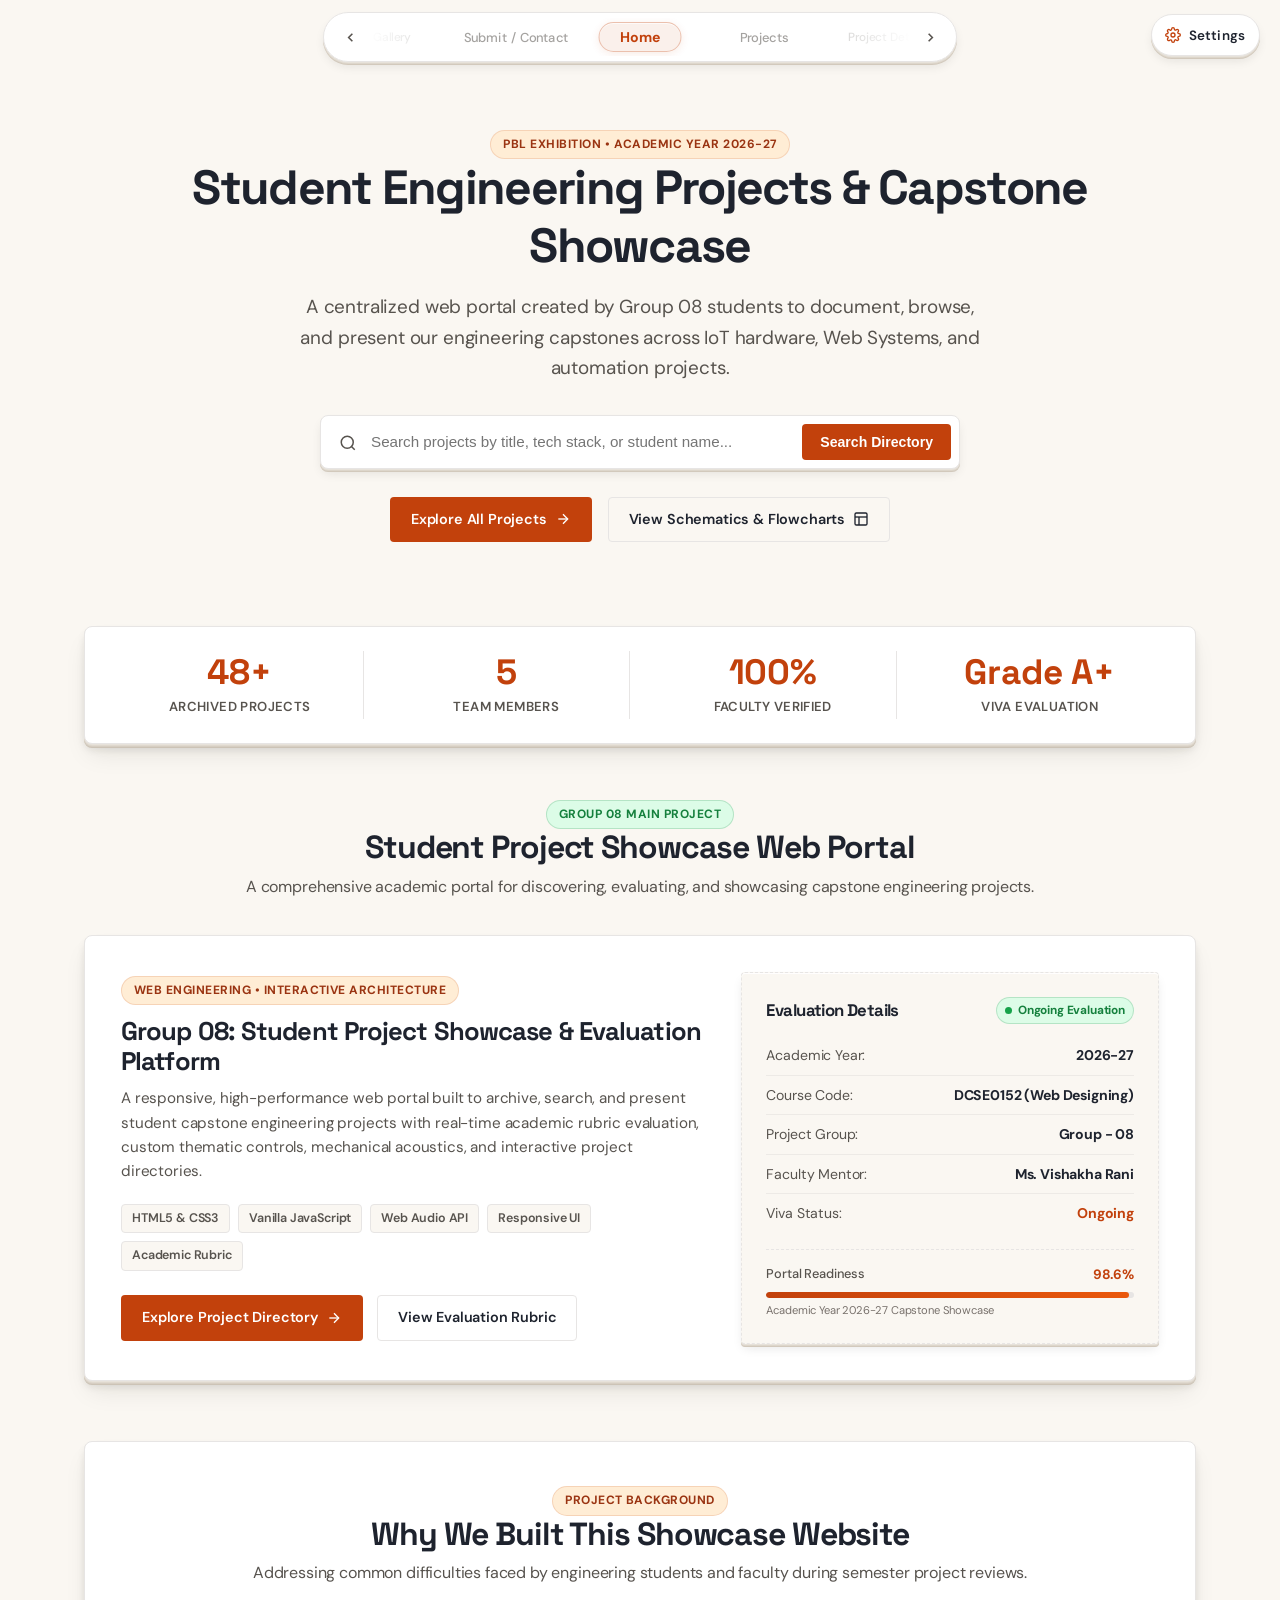
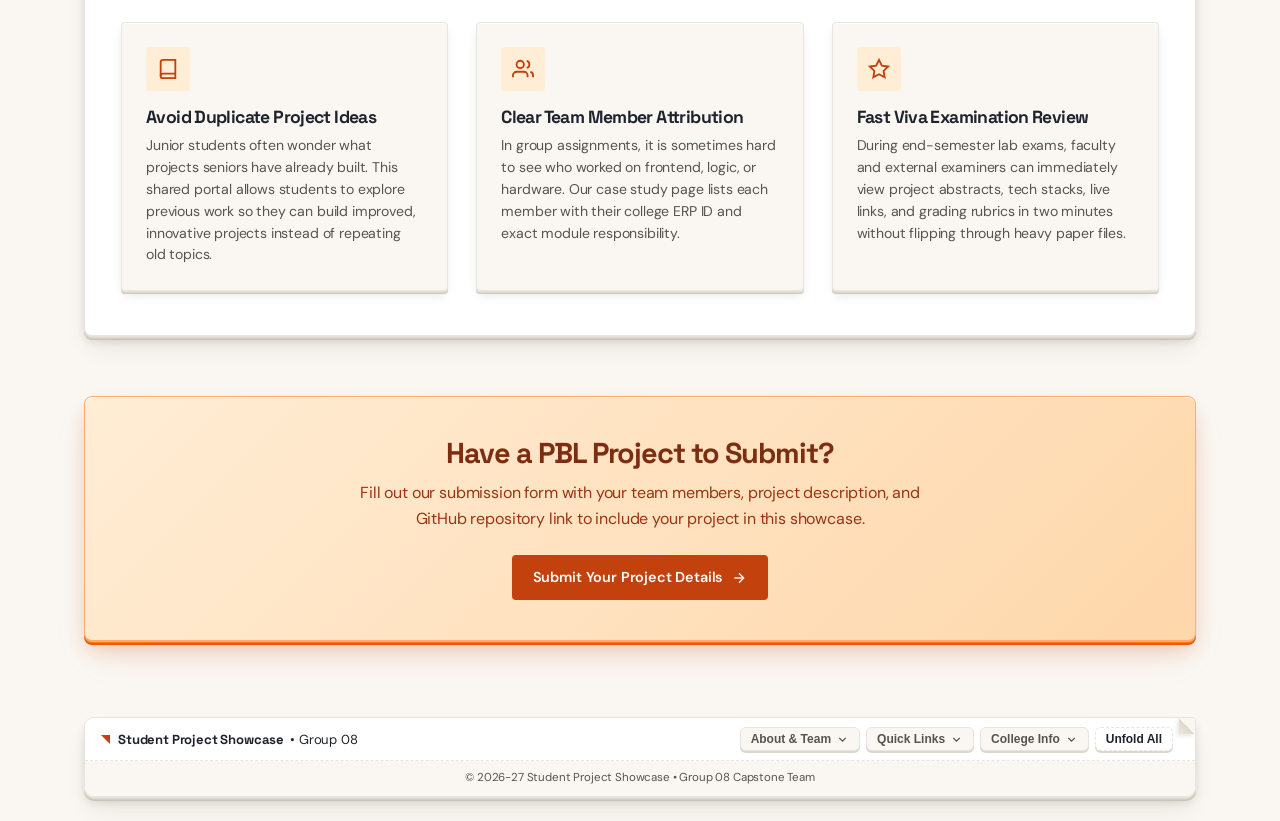
==== commit ea81c59f: "Add files via upload" ====
--- a/index.html
+++ b/index.html
@@ -102,7 +102,7 @@
               </svg>
               <div class="drawer-chip-text">
                 <span><strong>NIET</strong> Greater Noida</span>
-                <span style="color:var(--text-muted);">&bull; Autonomous</span>
+                <span class="drawer-chip-sub" style="color:var(--text-muted);">&bull; Autonomous</span>
               </div>
             </div>
 
@@ -113,7 +113,7 @@
               </svg>
               <div class="drawer-chip-text">
                 <code>DCSE0152</code>
-                <span style="color:var(--text-muted);">&bull; Web Designing</span>
+                <span class="drawer-chip-sub" style="color:var(--text-muted);">&bull; Web Designing</span>
               </div>
             </div>
 
@@ -124,7 +124,7 @@
               </svg>
               <div class="drawer-chip-text">
                 <span><strong>Ms. Vishakha Rani</strong></span>
-                <span style="color:var(--text-muted);">&bull; Faculty Mentor</span>
+                <span class="drawer-chip-sub" style="color:var(--text-muted);">&bull; Faculty Mentor</span>
               </div>
             </div>
 
@@ -137,7 +137,7 @@
               </svg>
               <div class="drawer-chip-text">
                 <span><strong>Group 08</strong></span>
-                <span style="color:var(--text-muted);">&bull; Capstone Cohort</span>
+                <span class="drawer-chip-sub" style="color:var(--text-muted);">&bull; Capstone Cohort</span>
               </div>
             </div>
           </div>
--- a/css/global.css
+++ b/css/global.css
@@ -13,7 +13,7 @@
   /* Main color palette */
   --bg-color: #FAF7F2;
   --surface-color: #FFFFFF;
-  --text-primary: #1C1917;
+  --text-primary: #1E232E;
   --text-secondary: #57534E;
   --text-muted: #78716C;
   
@@ -23,8 +23,8 @@
   --accent-subtle-text: #9A3412;  /* Dark text for badges */
   
   --border-color: #E7E5E4;        /* Light Grey Border */
-  --border-focus: #FDBA74;        /* Focus Border */
-  --border-hover: #D6D3D1;        /* Border on Hover */
+  --border-focus: #FFAB70;        /* Focus Border */
+  --border-hover: #CBD5E1;        /* Border on Hover */
   
   --badge-success-bg: #DCFCE7;
   --badge-success-text: #15803D;
@@ -83,16 +83,16 @@
 
   --shadow-3d-accent:
     inset 0 1px 0 rgba(255, 255, 255, 0.75),
-    0 1px 0 #FDBA74,
-    0 2px 0 #FB923C,
+    0 1px 0 #FFAB70,
+    0 2px 0 #FF7A1A,
     0 4px 0 #EA580C,
     0 10px 20px -4px rgba(194, 65, 12, 0.22),
     0 18px 34px -8px rgba(194, 65, 12, 0.14);
 
   --shadow-3d-accent-hover:
     inset 0 1px 0 rgba(255, 255, 255, 0.85),
-    0 1px 0 #FDBA74,
-    0 2px 0 #FB923C,
+    0 1px 0 #FFAB70,
+    0 2px 0 #FF7A1A,
     0 4px 0 #EA580C,
     0 6px 0 #C2410C,
     0 16px 28px -4px rgba(194, 65, 12, 0.28),
@@ -107,143 +107,199 @@
 }
 
 /* =========================================================================
-   Theme System: Light (Default) | Charcoal Black (Dark) | Industrial Grey
-   Default: Warm Ivory Parchment (#FAF7F2)
-   Charcoal Black: Deep Matte Charcoal (#0C0C0C / #161616) & Amber Copper (#FB923C)
-   Grey: Architectural Slate Grey (#1E2228 / #272C35) & Ice Cyan (#38BDF8)
+   Theme System: Strictly 2 Themes - Light (Default) | Charcoal Black (Dark)
+   Default: Warm Ivory Clay (#FAF7F2 / #FFFFFF)
+   Charcoal Black: Deep Matte Charcoal (#0E1117 / #181C24) & Amber Copper (#FF7A1A)
    ========================================================================= */
 
-/* Theme 1: Charcoal Black (data-theme="dark") */
+/* Theme 1: Charcoal Black (data-theme="dark") - High-Vibrancy Electric Amber & Obsidian Slate System */
 html[data-theme="dark"] {
-  --bg-color: #0C0C0C;
-  --surface-color: #161616;
-  --text-primary: #F5F5F5;
-  --text-secondary: #D4D4D4;
-  --text-muted: #9E9E9E;
-
-  --accent: #FB923C;
-  --accent-hover: #F97316;
-  --accent-subtle: rgba(251, 146, 60, 0.15);
-  --accent-subtle-text: #FDBA74;
-
-  --border-color: #262626;
-  --border-focus: #FB923C;
-  --border-hover: #404040;
-
-  --badge-success-bg: rgba(34, 197, 94, 0.16);
+  --bg-color: #0E1117;
+  --surface-color: #181C24;
+  --text-primary: #FFFFFF;
+  --text-secondary: #CBD5E1;
+  --text-muted: #94A3B8;
+
+  --accent: #FF7A1A;
+  --accent-hover: #FFA257;
+  --accent-subtle: rgba(255, 122, 26, 0.18);
+  --accent-subtle-text: #FFAB70;
+
+  --border-color: #2D3342;
+  --border-focus: #FF7A1A;
+  --border-hover: #485269;
+
+  --badge-success-bg: rgba(34, 197, 94, 0.2);
   --badge-success-text: #4ADE80;
 
-  --shadow-sm: 0 1px 2px rgba(0, 0, 0, 0.7);
-  --shadow-md: 0 4px 10px rgba(0, 0, 0, 0.55);
-  --shadow-lg: 0 16px 32px rgba(0, 0, 0, 0.7);
+  --shadow-sm: 0 1px 2px rgba(0, 0, 0, 0.75);
+  --shadow-md: 0 4px 12px rgba(0, 0, 0, 0.65);
+  --shadow-lg: 0 16px 36px rgba(0, 0, 0, 0.8);
 
   --shadow-3d:
     inset 0 1px 0 rgba(255, 255, 255, 0.08),
-    0 1px 0 #000000,
-    0 2px 0 #000000,
+    0 1px 0 #0B0D12,
+    0 2px 0 #07090D,
     0 3px 0 #000000,
-    0 6px 14px -2px rgba(0, 0, 0, 0.7),
-    0 14px 28px -6px rgba(0, 0, 0, 0.55);
+    0 6px 14px -2px rgba(0, 0, 0, 0.75),
+    0 16px 32px -6px rgba(0, 0, 0, 0.6);
 
   --shadow-3d-hover:
     inset 0 1px 0 rgba(255, 255, 255, 0.14),
-    0 1px 0 #000000,
-    0 2px 0 #000000,
+    0 1px 0 #0B0D12,
+    0 2px 0 #07090D,
     0 3px 0 #000000,
     0 4px 0 #000000,
-    0 16px 26px -4px rgba(0, 0, 0, 0.8),
-    0 28px 48px -10px rgba(251, 146, 60, 0.18);
+    0 16px 28px -4px rgba(0, 0, 0, 0.85),
+    0 28px 48px -10px rgba(255, 122, 26, 0.22);
 
   --shadow-3d-sm:
     inset 0 1px 0 rgba(255, 255, 255, 0.07),
-    0 1px 0 #000000,
+    0 1px 0 #0B0D12,
     0 2px 0 #000000,
-    0 6px 12px -3px rgba(0, 0, 0, 0.6);
+    0 6px 12px -3px rgba(0, 0, 0, 0.65);
 
   --shadow-3d-sm-hover:
     inset 0 1px 0 rgba(255, 255, 255, 0.1),
-    0 1px 0 #000000,
-    0 2px 0 #000000,
+    0 1px 0 #0B0D12,
+    0 2px 0 #07090D,
     0 3px 0 #000000,
-    0 10px 18px -4px rgba(0, 0, 0, 0.7);
+    0 10px 18px -4px rgba(0, 0, 0, 0.75);
 
   --shadow-3d-accent:
-    inset 0 1px 0 rgba(255, 255, 255, 0.3),
+    inset 0 1px 0 rgba(255, 255, 255, 0.35),
     0 1px 0 #EA580C,
     0 2px 0 #C2410C,
     0 4px 0 #9A3412,
-    0 10px 20px -4px rgba(251, 146, 60, 0.25),
-    0 18px 34px -8px rgba(0, 0, 0, 0.7);
+    0 10px 24px -4px rgba(255, 122, 26, 0.35),
+    0 18px 34px -8px rgba(0, 0, 0, 0.75);
 
   --shadow-3d-accent-hover:
-    inset 0 1px 0 rgba(255, 255, 255, 0.4),
+    inset 0 1px 0 rgba(255, 255, 255, 0.45),
     0 1px 0 #EA580C,
     0 2px 0 #C2410C,
     0 4px 0 #9A3412,
     0 6px 0 #7C2D12,
-    0 16px 28px -4px rgba(251, 146, 60, 0.35),
-    0 28px 48px -10px rgba(0, 0, 0, 0.8);
+    0 16px 32px -4px rgba(255, 122, 26, 0.45),
+    0 28px 48px -10px rgba(0, 0, 0, 0.85);
 }
 
 
 /* Dark Mode Architectural Overrides */
 html[data-theme="dark"] header.site-header {
   background-color: rgba(22, 22, 22, 0.94);
-  border-color: #262626;
+  border-color: #2D3342;
 }
 
 html[data-theme="dark"] .nav-slider-container {
-  background-color: #101010;
-  border-color: #262626;
+  background-color: #141720;
+  border-color: #2D3342;
 }
 
 html[data-theme="dark"] .nav-slider-viewport {
-  background-color: #101010;
+  background-color: #141720;
 }
 
 html[data-theme="dark"] .nav-slider-center-pill {
-  background: rgba(251, 146, 60, 0.14);
-  border-color: rgba(251, 146, 60, 0.35);
+  background: rgba(255, 122, 26, 0.14);
+  border-color: rgba(255, 122, 26, 0.35);
 }
 
 html[data-theme="dark"] .nav-slider-item {
-  color: #A8A29E;
+  color: #94A3B8;
 }
 
 html[data-theme="dark"] .nav-slider-item.active {
-  color: #FB923C;
+  color: #FF7A1A;
 }
 
 html[data-theme="dark"] .nav-arrow {
-  background-color: #161616;
-  border-color: #262626;
-  color: #D4D4D4;
+  background-color: #181C24;
+  border-color: #2D3342;
+  color: #CBD5E1;
 }
 
 html[data-theme="dark"] .mobile-nav-bar {
-  background-color: #161616;
-  border-color: #262626;
-}
-
+  background-color: #181C24;
+  border-color: #2D3342;
+}
+
+html[data-theme="dark"] .nav-slider-nav,
+html[data-theme="dark"] .nav-slider-nav.open,
 html[data-theme="dark"] .nav-slider-nav.mobile-open {
-  background-color: rgba(12, 12, 12, 0.98);
-  border-color: #262626;
+  background-color: #141720 !important;
+  border-color: #2D3342 !important;
+  box-shadow: 0 16px 40px rgba(0, 0, 0, 0.85), inset 0 1px 0 rgba(255, 255, 255, 0.05) !important;
 }
 
 html[data-theme="dark"] .mobile-drawer-academic-card {
-  background-color: #161616;
-  border-color: #262626;
+  background-color: #181C24 !important;
+  border-color: #2D3342 !important;
+  box-shadow: 0 4px 16px rgba(0, 0, 0, 0.6), inset 0 1px 0 rgba(255, 255, 255, 0.04) !important;
+}
+
+html[data-theme="dark"] .drawer-academic-header {
+  border-bottom-color: #2D3342 !important;
+}
+
+html[data-theme="dark"] .drawer-brand-seal {
+  background: #1E232E !important;
+  color: #FF7A1A !important;
+  border-color: #384256 !important;
+  box-shadow: inset 1px 1px 2px #000000 !important;
+}
+
+html[data-theme="dark"] .drawer-brand-title {
+  color: #FFFFFF !important;
+}
+
+html[data-theme="dark"] .drawer-badge-live {
+  background: rgba(34, 197, 94, 0.16) !important;
+  border-color: rgba(34, 197, 94, 0.35) !important;
+  color: #4ADE80 !important;
+}
+
+html[data-theme="dark"] .drawer-chip-item {
+  background: #202634 !important;
+  border-color: #333C4E !important;
+  color: #FFFFFF !important;
+}
+
+html[data-theme="dark"] .drawer-chip-item:hover {
+  background: #283042 !important;
+  border-color: #434E64 !important;
+}
+
+html[data-theme="dark"] .drawer-chip-item strong,
+html[data-theme="dark"] .drawer-chip-item span {
+  color: #FFFFFF !important;
+}
+
+html[data-theme="dark"] .drawer-chip-item span[style*="text-muted"],
+html[data-theme="dark"] .drawer-chip-item span[style*="--text-muted"],
+html[data-theme="dark"] .drawer-chip-sub {
+  color: #94A3B8 !important;
+}
+
+html[data-theme="dark"] .drawer-chip-item code {
+  background: #2D3342 !important;
+  border: 1px solid #3C475D !important;
+  color: #FF7A1A !important;
+}
+
+html[data-theme="dark"] .drawer-chip-item svg {
+  color: #FF7A1A !important;
 }
 
 html[data-theme="dark"] footer.site-footer {
-  background-color: #0C0C0C;
-  border-top-color: #262626;
+  background-color: #0E1117;
+  border-top-color: #2D3342;
 }
 
 html[data-theme="dark"] .origami-footer-card,
 html[data-theme="dark"] .footer-nav-col {
-  background-color: #161616;
-  border-color: #262626;
+  background-color: #181C24;
+  border-color: #2D3342;
 }
 
 html[data-theme="dark"] .hero-stat-card,
@@ -269,84 +325,84 @@
 }
 
 html[data-theme="dark"] .custom-dropdown-menu {
-  background-color: #161616;
-  border-color: #2E2E2E;
+  background-color: #181C24;
+  border-color: #333C4E;
   box-shadow: 0 16px 40px rgba(0, 0, 0, 0.75);
 }
 
 html[data-theme="dark"] .custom-dropdown-option:hover,
 html[data-theme="dark"] .custom-dropdown-option:focus-visible {
-  background-color: rgba(251, 146, 60, 0.12);
+  background-color: rgba(255, 122, 26, 0.12);
 }
 
 html[data-theme="dark"] .custom-dropdown-option.is-selected {
-  background-color: rgba(251, 146, 60, 0.18);
+  background-color: rgba(255, 122, 26, 0.18);
 }
 
 html[data-theme="dark"] .option-icon-box {
-  background-color: rgba(251, 146, 60, 0.15);
-  color: #FB923C;
+  background-color: rgba(255, 122, 26, 0.15);
+  color: #FF7A1A;
 }
 
 html[data-theme="dark"] .custom-dropdown-menu::-webkit-scrollbar-track {
-  background: #121212;
+  background: #141720;
 }
 
 html[data-theme="dark"] .custom-dropdown-menu::-webkit-scrollbar-thumb {
-  background: #2E2E2E;
+  background: #333C4E;
 }
 
 html[data-theme="dark"] .form-input,
 html[data-theme="dark"] .form-select,
 html[data-theme="dark"] .form-textarea {
-  background-color: #121212;
-  border-color: #262626;
-  color: #F5F5F5;
+  background-color: #141720;
+  border-color: #2D3342;
+  color: #FFFFFF;
 }
 
 html[data-theme="dark"] .form-input:focus,
 html[data-theme="dark"] .form-select:focus,
 html[data-theme="dark"] .form-textarea:focus {
-  background-color: #161616;
-  border-color: #FB923C;
-  box-shadow: 0 0 0 3px rgba(251, 146, 60, 0.2);
+  background-color: #181C24;
+  border-color: #FF7A1A;
+  box-shadow: 0 0 0 3px rgba(255, 122, 26, 0.2);
 }
 
 html[data-theme="dark"] .gallery-slider-bar {
-  background-color: #1A1816;
-  border-color: #2E2A27;
+  background-color: #181C24;
+  border-color: #2D3342;
 }
 
 html[data-theme="dark"] .gallery-slider-viewport {
-  background-color: #141311;
+  background-color: #141720;
 }
 
 html[data-theme="dark"] .gallery-slider-center-pill {
-  background: rgba(251, 146, 60, 0.14);
-  border-color: rgba(251, 146, 60, 0.35);
+  background: rgba(255, 122, 26, 0.14);
+  border-color: rgba(255, 122, 26, 0.35);
 }
 
 html[data-theme="dark"] .gallery-slider-item {
-  color: #A8A29E;
+  color: #94A3B8;
 }
 
 html[data-theme="dark"] .gallery-slider-item.active {
-  color: #FB923C;
+  color: #FF7A1A;
 }
 
 html[data-theme="dark"] .student-card {
-  background-color: #1A1816;
-  border-color: #2E2A27;
+  background-color: #181C24;
+  border-color: #2D3342;
 }
 
 html[data-theme="dark"] .student-card:hover {
-  background-color: #201D1A;
-  border-color: #FB923C;
+  background-color: #202634;
+  border-color: #FF7A1A;
 }
 
 html[data-theme="dark"] .student-avatar {
-  background-color: #141311;
-  border-color: #2E2A27;
+  background-color: #141720;
+  border-color: #2D3342;
   box-shadow: inset 1px 1px 2px rgba(255, 255, 255, 0.05), inset -1px -1px 2px rgba(0, 0, 0, 0.5);
 }
 
@@ -365,18 +421,18 @@
 html[data-theme="dark"] .stack-mini-pill.has-match {
   border-color: var(--accent);
   background-color: var(--accent-subtle);
-  color: #FDBA74;
+  color: #FFAB70;
 }
 
 html[data-theme="dark"] .gallery-slider-shell {
-  background-color: #141311;
-  border-color: #2E2A27;
+  background-color: #141720;
+  border-color: #2D3342;
 }
 
 html[data-theme="dark"] .gallery-slider-center-pill {
-  background: rgba(251, 146, 60, 0.14);
-  border-color: rgba(251, 146, 60, 0.4);
-  box-shadow: 0 2px 10px rgba(251, 146, 60, 0.2), inset 0 1px 0 rgba(255, 255, 255, 0.1);
+  background: rgba(255, 122, 26, 0.14);
+  border-color: rgba(255, 122, 26, 0.4);
+  box-shadow: 0 2px 10px rgba(255, 122, 26, 0.2), inset 0 1px 0 rgba(255, 255, 255, 0.1);
 }
 
 html[data-theme="dark"] .blueprint-grid-bg {
@@ -386,14 +442,14 @@
 }
 
 html[data-theme="dark"] .tech-pill {
-  background-color: #141311;
-  border-color: #2E2A27;
+  background-color: #141720;
+  border-color: #2D3342;
   color: var(--text-primary);
 }
 
 html[data-theme="dark"] .custom-dropdown.is-open .custom-dropdown-trigger,
 html[data-theme="dark"] .custom-dropdown-trigger:focus-visible {
-  background-color: #141311;
+  background-color: #141720;
   border-color: var(--accent);
 }
 
@@ -412,76 +468,76 @@
 }
 
 html[data-theme="dark"] .cta-banner {
-  background: linear-gradient(135deg, rgba(251, 146, 60, 0.12) 0%, rgba(234, 88, 12, 0.18) 100%);
-  border-color: rgba(251, 146, 60, 0.4);
+  background: linear-gradient(135deg, rgba(255, 122, 26, 0.12) 0%, rgba(234, 88, 12, 0.18) 100%);
+  border-color: rgba(255, 122, 26, 0.4);
 }
 
 html[data-theme="dark"] .cta-banner h3 {
-  color: #F5F2EB;
+  color: #FFFFFF;
 }
 
 html[data-theme="dark"] .cta-banner p {
-  color: #D6D3D1;
+  color: #CBD5E1;
 }
 
 html[data-theme="dark"] .project-heading {
-  color: #F5F2EB;
+  color: #FFFFFF;
 }
 
 html[data-theme="dark"] .project-synopsis {
-  color: #D6D3D1;
+  color: #CBD5E1;
 }
 
 html[data-theme="dark"] .project-card:hover .card-header-bar {
-  background-color: #201D1A;
+  background-color: #202634;
 }
 
 html[data-theme="dark"] .academic-table tr:hover {
-  background-color: #201D1A;
+  background-color: #202634;
 }
 
 html[data-theme="dark"] mark.search-highlight {
-  background: rgba(251, 146, 60, 0.35);
+  background: rgba(255, 122, 26, 0.35);
   color: #FFFFFF;
 }
 
 html[data-theme="dark"] .schematic-pill {
-  background-color: #141311;
-  border-color: #2E2A27;
-  color: #F5F2EB;
+  background-color: #141720;
+  border-color: #2D3342;
+  color: #FFFFFF;
 }
 
 html[data-theme="dark"] .schematic-pill small {
-  color: #A8A29E;
+  color: #94A3B8;
 }
 
 html[data-theme="dark"] .gallery-filter-meta {
-  color: #A8A29E;
+  color: #94A3B8;
 }
 
 html[data-theme="dark"] .gallery-card-title {
-  color: #F5F2EB;
+  color: #FFFFFF;
 }
 
 html[data-theme="dark"] .gallery-card-desc {
-  color: #D6D3D1;
+  color: #CBD5E1;
 }
 
 html[data-theme="dark"] .student-name {
-  color: #F5F2EB;
+  color: #FFFFFF;
 }
 
 html[data-theme="dark"] .student-roll {
-  color: #A8A29E;
+  color: #94A3B8;
 }
 
 html[data-theme="dark"] .student-task-desc {
-  color: #D6D3D1;
+  color: #CBD5E1;
 }
 
 html[data-theme="dark"] .team-table th {
-  color: #F5F2EB;
-  background-color: #141311;
+  color: #FFFFFF;
+  background-color: #141720;
 }
 
 html[data-theme="dark"] .team-table td {
@@ -489,57 +545,57 @@
 }
 
 html[data-theme="dark"] .team-table tr:hover {
-  background-color: #201D1A;
+  background-color: #202634;
 }
 
 html[data-theme="dark"] .contact-mode-switcher {
-  background-color: #141311;
-  border-color: #2E2A27;
+  background-color: #141720;
+  border-color: #2D3342;
   box-shadow: inset 1px 1px 3px rgba(0, 0, 0, 0.6);
 }
 
 html[data-theme="dark"] .draft-sync-bar {
-  background-color: #141311;
-  border-color: #2E2A27;
-  color: #D6D3D1;
+  background-color: #141720;
+  border-color: #2D3342;
+  color: #CBD5E1;
   box-shadow: inset 1px 1px 2px rgba(0, 0, 0, 0.5);
 }
 
 html[data-theme="dark"] .section-step-num {
-  background-color: #141311;
-  border-color: #2E2A27;
-  color: #FB923C;
+  background-color: #141720;
+  border-color: #2D3342;
+  color: #FF7A1A;
 }
 
 html[data-theme="dark"] .abstract-progress-rail {
-  background-color: #2E2A27;
+  background-color: #2D3342;
 }
 
 html[data-theme="dark"] .tech-selector-box {
-  background-color: #141311;
-  border-color: #2E2A27;
+  background-color: #141720;
+  border-color: #2D3342;
 }
 
 html[data-theme="dark"] .selected-tag-item {
-  background-color: #141311;
-  border-color: #2E2A27;
-  color: #F5F2EB;
+  background-color: #141720;
+  border-color: #2D3342;
+  color: #FFFFFF;
 }
 
 html[data-theme="dark"] .local-sub-item {
-  background-color: #141311;
-  border-color: #2E2A27;
+  background-color: #141720;
+  border-color: #2D3342;
 }
 
 html[data-theme="dark"] .mentor-contact-profile {
-  background-color: #141311;
-  border-color: #2E2A27;
+  background-color: #141720;
+  border-color: #2D3342;
 }
 
 html[data-theme="dark"] .mentor-avatar-badge {
-  background-color: #1A1816;
-  border-color: #2E2A27;
-  color: #FB923C;
+  background-color: #181C24;
+  border-color: #2D3342;
+  color: #FF7A1A;
 }
 
 html[data-theme="dark"] .alert-box {
@@ -573,85 +629,85 @@
 
 /* --- Charcoal Black Origami Footer --- */
 html[data-theme="dark"] footer.site-footer {
-  background-color: #0C0C0C;
-  border-top-color: #262626;
+  background-color: #0E1117;
+  border-top-color: #2D3342;
 }
 
 html[data-theme="dark"] .origami-shell {
-  background-color: #161616;
-  border-color: #262626;
+  background-color: #181C24;
+  border-color: #2D3342;
   box-shadow: 0 4px 14px rgba(0, 0, 0, 0.7);
 }
 
 html[data-theme="dark"] .origami-shell::before {
-  background: linear-gradient(225deg, #0C0C0C 50%, #222222 50%, #303030 100%);
+  background: linear-gradient(225deg, #0E1117 50%, #283040 50%, #384256 100%);
   box-shadow: -2px 2px 5px rgba(0, 0, 0, 0.7);
 }
 
 html[data-theme="dark"] .origami-shell {
-  background-color: #161616 !important;
-  border-color: #262626 !important;
+  background-color: #181C24 !important;
+  border-color: #2D3342 !important;
 }
 
 html[data-theme="dark"] .origami-bar {
-  background: #141414 !important;
-  border-bottom: 1px dashed #262626 !important;
+  background: #141720 !important;
+  border-bottom: 1px dashed #2D3342 !important;
 }
 
 html[data-theme="dark"] .origami-brand-mini {
-  color: #A3A3A3 !important;
+  color: #94A3B8 !important;
 }
 
 html[data-theme="dark"] .origami-title strong {
-  color: #F5F5F5 !important;
+  color: #FFFFFF !important;
 }
 
 html[data-theme="dark"] .origami-bottom-strip {
-  background-color: #0C0C0C !important;
-  color: #737373 !important;
+  background-color: #0E1117 !important;
+  color: #94A3B8 !important;
 }
 
 html[data-theme="dark"] .origami-crease-mark {
-  background-color: #FB923C;
+  background-color: #FF7A1A;
 }
 
 html[data-theme="dark"] .origami-flap-btn {
-  background-color: #1A1A1A;
-  border-color: #2E2E2E;
-  color: #D4D4D4;
+  background-color: #202634;
+  border-color: #333C4E;
+  color: #CBD5E1;
   box-shadow: 0 2px 0 #000000;
 }
 
 html[data-theme="dark"] .origami-flap-btn:hover {
-  background-color: #242424;
-  border-color: #FB923C;
-  color: #FB923C;
+  background-color: #283042;
+  border-color: #FF7A1A;
+  color: #FF7A1A;
 }
 
 html[data-theme="dark"] .origami-flap-btn.is-open {
-  background-color: rgba(251, 146, 60, 0.16);
-  color: #FB923C;
-  border-color: #FB923C;
+  background-color: rgba(255, 122, 26, 0.16);
+  color: #FF7A1A;
+  border-color: #FF7A1A;
   box-shadow: inset 0 1px 2px rgba(0, 0, 0, 0.5);
 }
 
 html[data-theme="dark"] .origami-unfold-all {
-  background-color: #1F1F1F;
-  color: #F5F5F5;
-  border-color: #383838;
+  background-color: #252C3C;
+  color: #FFFFFF;
+  border-color: #3C475D;
 }
 
 html[data-theme="dark"] .origami-stage {
-  background-color: #101010;
+  background-color: #141720;
 }
 
 html[data-theme="dark"] .origami-panel {
-  background: linear-gradient(180deg, rgba(255, 255, 255, 0.03) 0%, #161616 18%, #121212 100%);
-  border-bottom: 1px dashed #262626;
+  background: linear-gradient(180deg, rgba(255, 255, 255, 0.03) 0%, #181C24 18%, #141720 100%);
+  border-bottom: 1px dashed #2D3342;
 }
 
 html[data-theme="dark"] .origami-footer.is-all-open .origami-panel {
-  border-right: 1px dashed #262626;
+  border-right: 1px dashed #2D3342;
 }
 
 html[data-theme="dark"] .origami-footer.is-all-open .origami-panel:last-child {
@@ -663,111 +719,115 @@
 }
 
 html[data-theme="dark"] .origami-panel-tag {
-  color: #FB923C;
+  color: #FF7A1A;
 }
 
 html[data-theme="dark"] .origami-desc {
-  color: #D4D4D4;
+  color: #CBD5E1;
 }
 
 html[data-theme="dark"] .origami-chip-label {
-  color: #F5F5F5;
+  color: #FFFFFF;
 }
 
 html[data-theme="dark"] .origami-chip {
-  background-color: #1A1A1A;
-  border-color: #2E2E2E;
-  color: #D4D4D4;
+  background-color: #202634;
+  border-color: #333C4E;
+  color: #CBD5E1;
 }
 
 html[data-theme="dark"] .origami-links-row a {
-  background-color: #1A1A1A;
-  border-color: #2E2E2E;
-  color: #F5F5F5;
+  background-color: #202634;
+  border-color: #333C4E;
+  color: #FFFFFF;
   box-shadow: 0 2px 0 #000000;
 }
 
 html[data-theme="dark"] .origami-links-row a:hover {
-  background-color: #242424;
-  border-color: #FB923C;
-  color: #FB923C;
+  background-color: #283042;
+  border-color: #FF7A1A;
+  color: #FF7A1A;
 }
 
 html[data-theme="dark"] .origami-meta-cell {
-  background-color: #1A1A1A;
-  border-color: #262626;
+  background-color: #202634;
+  border-color: #2D3342;
 }
 
 html[data-theme="dark"] .origami-meta-cell span {
-  color: #9E9E9E;
+  color: #94A3B8;
 }
 
 html[data-theme="dark"] .origami-meta-cell strong {
-  color: #F5F5F5;
+  color: #FFFFFF;
 }
 
 html[data-theme="dark"] .origami-bottom-strip {
-  background-color: #0C0C0C;
-  border-top: 1px solid #202020;
-  color: #9E9E9E;
+  background-color: #0E1117;
+  border-top: 1px solid #202634;
+  color: #94A3B8;
 }
 
 
 /* =========================================================================
-   Industrial Grey Theme: Architectural Component Overrides
+   Universal Hover Contrast Protection (Ensures cards never turn white in Dark theme)
    ========================================================================= */
-/* =========================================================================
-   Universal Hover Contrast Protection (Ensures cards never turn white in Grey or Charcoal)
-   ========================================================================= */
-/* Charcoal Black Card Hover Overrides */
+/* Charcoal Black Card Non-Hover & Hover Precision */
+html[data-theme="dark"] .card-header-bar,
+html[data-theme="dark"] .project-card .card-header-bar {
+  background-color: #141720 !important;
+  border-bottom-color: #2D3342 !important;
+}
+
 html[data-theme="dark"] .project-card:hover .card-header-bar {
-  background-color: #1E1E1E !important;
+  background-color: #202634 !important;
+  border-bottom-color: #333C4E !important;
 }
 
 html[data-theme="dark"] .project-card:hover {
-  border-color: rgba(251, 146, 60, 0.45);
+  border-color: rgba(255, 122, 26, 0.45);
 }
 
 html[data-theme="dark"] .project-card:hover .card-footer-row .btn-outline {
-  background-color: rgba(251, 146, 60, 0.16) !important;
-  border-color: #FB923C !important;
-  color: #FB923C !important;
+  background-color: rgba(255, 122, 26, 0.16) !important;
+  border-color: #FF7A1A !important;
+  color: #FF7A1A !important;
 }
 
 html[data-theme="dark"] .card-icon-tag {
-  background-color: #121212;
-  border-color: #262626;
-  color: #FB923C;
+  background-color: #141720;
+  border-color: #2D3342;
+  color: #FF7A1A;
 }
 
 html[data-theme="dark"] .project-card:hover .card-icon-tag {
-  background-color: #FB923C !important;
-  color: #0C0C0C !important;
-  border-color: #FB923C !important;
-  box-shadow: 0 0 0 4px rgba(251, 146, 60, 0.22);
+  background-color: #FF7A1A !important;
+  color: #0E1117 !important;
+  border-color: #FF7A1A !important;
+  box-shadow: 0 0 0 4px rgba(255, 122, 26, 0.22);
 }
 
 html[data-theme="dark"] .stack-mini-pill:hover,
 html[data-theme="dark"] .stack-mini-pill.has-match {
-  border-color: #FB923C;
-  background-color: rgba(251, 146, 60, 0.16) !important;
-  color: #FDBA74 !important;
+  border-color: #FF7A1A;
+  background-color: rgba(255, 122, 26, 0.16) !important;
+  color: #FFAB70 !important;
 }
 
 html[data-theme="dark"] .featured-tech-pill:hover {
-  background-color: rgba(251, 146, 60, 0.16) !important;
-  border-color: #FB923C !important;
-  color: #FB923C !important;
+  background-color: rgba(255, 122, 26, 0.16) !important;
+  border-color: #FF7A1A !important;
+  color: #FF7A1A !important;
 }
 
 html[data-theme="dark"] .student-card:hover {
-  background-color: #1E1E1E !important;
-  border-color: #FB923C !important;
+  background-color: #202737 !important;
+  border-color: #FF7A1A !important;
 }
 
 html[data-theme="dark"] .academic-table tr:hover,
 html[data-theme="dark"] .team-table tr:hover {
-  background-color: #1E1E1E !important;
+  background-color: #202737 !important;
 }
 
 /* =========================================================================
@@ -1003,9 +1063,9 @@
 .clear-btn:active,
 .modal-close-btn:active,
 a.btn:active {
-  transform: translateY(2px) scale(0.97) !important;
-  box-shadow: inset 0 2px 4px rgba(0, 0, 0, 0.15), 0 1px 2px rgba(0, 0, 0, 0.1) !important;
-  transition: transform 0.08s ease, box-shadow 0.08s ease !important;
+  transform: translate3d(0, 1px, 0) scale(0.985) !important;
+  box-shadow: inset 0 1px 3px rgba(0, 0, 0, 0.18), 0 1px 2px rgba(0, 0, 0, 0.08) !important;
+  transition: transform 0.04s ease-out, box-shadow 0.04s ease-out !important;
 }
 
 /* Floating Slider-Only Navigation Bar (Stabilized against scroll threshold jitter) */
@@ -1255,7 +1315,7 @@
 .academic-meta-bar {
   display: none !important;
   position: relative;
-  background-color: #F5F2EB;
+  background-color: #FFFFFF;
   border-bottom: 1px solid #E7E2DA;
   box-shadow: 0 4px 14px rgba(28, 25, 23, 0.05);
   color: var(--text-secondary);
@@ -1276,7 +1336,7 @@
     90deg,
     rgba(194, 65, 12, 0.08) 0%,
     #C2410C 25%,
-    #FDBA74 50%,
+    #FFAB70 50%,
     #C2410C 75%,
     rgba(194, 65, 12, 0.08) 100%
   );
@@ -1318,7 +1378,7 @@
   width: 36px;
   height: 36px;
   border-radius: 12px;
-  background: #F5F2EB;
+  background: #FFFFFF;
   border: none;
   box-shadow:
     inset 3px 3px 6px #E2DDD4,
@@ -1384,7 +1444,7 @@
   display: inline-flex;
   align-items: center;
   gap: 5px;
-  background: #F5F2EB;
+  background: #FFFFFF;
   border: none;
   box-shadow:
     inset 2px 2px 4px #E2DDD4,
@@ -1435,7 +1495,7 @@
   gap: 8px;
   padding: 6px 13px 7px 8px; /* Balanced bottom cushion for the 3px underline bar */
   border-radius: 12px;
-  background: #F5F2EB;
+  background: #FFFFFF;
   border: none;
   box-shadow:
     3px 3px 8px #E2DDD4,
@@ -1513,7 +1573,7 @@
   width: 24px;
   height: 24px;
   border-radius: 8px;
-  background: #F5F2EB;
+  background: #FFFFFF;
   border: none;
   box-shadow:
     inset 2px 2px 4px #E2DDD4,
@@ -1569,7 +1629,7 @@
 
 /* Distinguished Cohort Team Badge (Group 08) */
 .chip-cohort {
-  background: #F5F2EB;
+  background: #FFFFFF;
 }
 
 .chip-cohort .chip-secondary {
@@ -2022,7 +2082,7 @@
     width: 26px;
     height: 26px;
     border-radius: 8px;
-    background: #F5F2EB;
+    background: #FFFFFF;
     color: var(--accent);
     font-family: var(--font-serif);
     font-weight: 700;
@@ -2060,12 +2120,34 @@
     display: flex;
     align-items: center;
     gap: 8px;
-    padding: 6px 10px;
+    padding: 7px 12px;
     border-radius: 8px;
-    background: #F5F2EB;
-    border: 1px solid #E7E2DA;
+    background: var(--surface-color);
+    border: 1px solid var(--border-color);
     font-size: 0.78rem;
     color: var(--text-primary);
+    transition: background-color 0.16s ease, border-color 0.16s ease, transform 0.12s ease;
+  }
+
+  .drawer-chip-item:hover {
+    background: var(--bg-color);
+    border-color: var(--border-hover);
+  }
+
+  .drawer-chip-item strong,
+  .drawer-chip-item span {
+    color: var(--text-primary);
+  }
+
+  .drawer-chip-item code {
+    font-family: var(--font-mono);
+    font-size: 0.78rem;
+    font-weight: 700;
+    color: var(--accent);
+    background: var(--accent-subtle);
+    padding: 2px 6px;
+    border-radius: 4px;
+    border: 1px solid rgba(194, 65, 12, 0.2);
   }
 
   .drawer-chip-item svg {
@@ -2080,6 +2162,11 @@
     flex-wrap: wrap;
   }
 
+  .drawer-chip-sub {
+    color: var(--text-muted);
+    font-size: 0.76rem;
+  }
+
   .origami-bar {
     flex-direction: column;
     align-items: flex-start;
@@ -2140,7 +2227,7 @@
 
 main.container,
 footer.site-footer {
-  transition: opacity 0.3s cubic-bezier(0.2, 0.8, 0.25, 1), transform 0.34s cubic-bezier(0.2, 0.8, 0.25, 1);
+  transition: opacity 0.16s cubic-bezier(0.16, 1, 0.3, 1), transform 0.18s cubic-bezier(0.16, 1, 0.3, 1);
 }
 
 /* Exit glide right before navigating to next / previous page */
@@ -2350,8 +2437,8 @@
 }
 
 html[data-theme="dark"] .site-settings-modal-window {
-  background-color: #161616;
-  border-color: #2E2E2E;
+  background-color: #181C24;
+  border-color: #333C4E;
   box-shadow: 0 20px 50px rgba(0, 0, 0, 0.75), 0 6px 18px rgba(0, 0, 0, 0.45), inset 0 1px 0 rgba(255, 255, 255, 0.06);
 }
 
@@ -2417,13 +2504,13 @@
 }
 
 html[data-theme="dark"] .settings-close-btn {
-  color: #D6D3D1;
+  color: #CBD5E1;
 }
 
 html[data-theme="dark"] .settings-close-btn:hover {
   background-color: var(--accent-subtle);
-  color: #FB923C;
-  border-color: rgba(251, 146, 60, 0.3);
+  color: #FF7A1A;
+  border-color: rgba(255, 122, 26, 0.3);
 }
 
 /* Modal Body - Tight, Structured Spacing */
@@ -2476,8 +2563,8 @@
 }
 
 html[data-theme="dark"] .settings-section-badge {
-  background-color: rgba(251, 146, 60, 0.16);
-  color: #FB923C;
+  background-color: rgba(255, 122, 26, 0.16);
+  color: #FF7A1A;
 }
 
 .settings-section-title {
@@ -2530,19 +2617,19 @@
 }
 
 html[data-theme="dark"] .theme-card-btn {
-  background-color: #121212;
-  border-color: #262626;
+  background-color: #141720;
+  border-color: #2D3342;
 }
 
 html[data-theme="dark"] .theme-card-btn:hover {
-  background-color: #1A1A1A;
-  border-color: #FB923C;
+  background-color: #202634;
+  border-color: #FF7A1A;
 }
 
 html[data-theme="dark"] .theme-card-btn.active {
-  background-color: #1E1E1E;
-  border-color: #FB923C;
-  box-shadow: 0 0 0 2px rgba(251, 146, 60, 0.25);
+  background-color: #202737;
+  border-color: #FF7A1A;
+  box-shadow: 0 0 0 2px rgba(255, 122, 26, 0.25);
 }
 
 .theme-card-icon-box {
@@ -2577,21 +2664,7 @@
   color: #FFFFFF;
 }
 
-/* Grey Icon Box */
-.grey-icon-box {
-  background-color: #E2E8F0;
-  color: #475569;
-}
-
-html[data-theme="dark"] .grey-icon-box {
-  background-color: rgba(148, 163, 184, 0.16);
-  color: #94A3B8;
-}
-
-.theme-card-btn.active .grey-icon-box {
-  background-color: #475569;
-  color: #FFFFFF;
-}
+/* 2-Theme System: Light & Charcoal Black only */
 
 /* Dark / Charcoal Icon Box */
 .dark-icon-box {
@@ -2600,8 +2673,8 @@
 }
 
 html[data-theme="dark"] .dark-icon-box {
-  background-color: rgba(251, 146, 60, 0.18);
-  color: #FB923C;
+  background-color: rgba(255, 122, 26, 0.18);
+  color: #FF7A1A;
 }
 
 .theme-card-btn.active .dark-icon-box {
@@ -2610,8 +2683,8 @@
 }
 
 html[data-theme="dark"] .theme-card-btn.active .dark-icon-box {
-  background-color: #FB923C;
-  color: #0C0C0C;
+  background-color: #FF7A1A;
+  color: #0E1117;
 }
 
 .theme-card-info {
@@ -2741,13 +2814,13 @@
 }
 
 html[data-theme="dark"] .sound-switch-slider {
-  background-color: #222222;
-  border-color: #333333;
+  background-color: #283040;
+  border-color: #333C4E;
 }
 
 html[data-theme="dark"] .sound-switch-input:checked + .sound-switch-slider {
-  background-color: #FB923C;
-  border-color: #FB923C;
+  background-color: #FF7A1A;
+  border-color: #FF7A1A;
 }
 
 html[data-theme="dark"] .sound-switch-thumb {
@@ -2755,7 +2828,7 @@
 }
 
 html[data-theme="dark"] .sound-switch-input:checked + .sound-switch-slider .sound-switch-thumb {
-  background-color: #0C0C0C;
+  background-color: #0E1117;
 }
 
 /* Font Combination Presets Grid Section */
@@ -2798,19 +2871,19 @@
 }
 
 html[data-theme="dark"] .font-preset-btn {
-  background-color: #121212;
-  border-color: #262626;
+  background-color: #141720;
+  border-color: #2D3342;
 }
 
 html[data-theme="dark"] .font-preset-btn:hover {
-  background-color: #1A1A1A;
-  border-color: #FB923C;
+  background-color: #202634;
+  border-color: #FF7A1A;
 }
 
 html[data-theme="dark"] .font-preset-btn.active {
-  background-color: #1E1E1E;
-  border-color: #FB923C;
-  box-shadow: 0 0 0 2px rgba(251, 146, 60, 0.25);
+  background-color: #202737;
+  border-color: #FF7A1A;
+  box-shadow: 0 0 0 2px rgba(255, 122, 26, 0.25);
 }
 
 .font-preset-info {
@@ -2901,9 +2974,9 @@
 }
 
 html[data-theme="dark"] .font-size-live-value {
-  background-color: rgba(251, 146, 60, 0.16);
-  color: #FB923C;
-  border-color: rgba(251, 146, 60, 0.3);
+  background-color: rgba(255, 122, 26, 0.16);
+  color: #FF7A1A;
+  border-color: rgba(255, 122, 26, 0.3);
 }
 
 .font-scale-slider-card {
@@ -2915,8 +2988,8 @@
 }
 
 html[data-theme="dark"] .font-scale-slider-card {
-  background-color: #101010;
-  border-color: #262626;
+  background-color: #141720;
+  border-color: #2D3342;
   box-shadow: inset 1px 1px 2px rgba(0, 0, 0, 0.5);
 }
 
@@ -2971,20 +3044,20 @@
 }
 
 html[data-theme="dark"] .font-scale-tick-num {
-  color: #A8A29E;
+  color: #94A3B8;
 }
 
 html[data-theme="dark"] .font-scale-tick-num:hover {
-  color: #FB923C;
-  background-color: rgba(251, 146, 60, 0.15);
+  color: #FF7A1A;
+  background-color: rgba(255, 122, 26, 0.15);
 }
 
 html[data-theme="dark"] .font-scale-tick-num.active {
-  color: #FB923C;
+  color: #FF7A1A;
 }
 
 html[data-theme="dark"] .font-scale-tick-num.active::after {
-  background-color: #FB923C;
+  background-color: #FF7A1A;
 }
 
 /* Horizontal Track Wrapper - Slim 20px Height */
@@ -3018,7 +3091,7 @@
 }
 
 html[data-theme="dark"] .font-scale-notch {
-  background-color: #38332E;
+  background-color: #384257;
 }
 
 .font-scale-notch.active {
@@ -3027,7 +3100,7 @@
 }
 
 html[data-theme="dark"] .font-scale-notch.active {
-  background-color: #FB923C;
+  background-color: #FF7A1A;
 }
 
 /* Native Slider Input Styled as Precision Compact Dial */
@@ -3047,7 +3120,7 @@
 }
 
 html[data-theme="dark"] .font-scale-slider {
-  background: #2E2A27;
+  background: #2D3342;
 }
 
 .font-scale-slider:active {
@@ -3097,18 +3170,18 @@
 
 /* Dark Mode Thumb (14px) */
 html[data-theme="dark"] .font-scale-slider::-webkit-slider-thumb {
-  background: #101010;
-  border-color: #FB923C;
+  background: #141720;
+  border-color: #FF7A1A;
   box-shadow: 0 1px 4px rgba(0, 0, 0, 0.7);
 }
 
 html[data-theme="dark"] .font-scale-slider::-webkit-slider-thumb:hover {
-  box-shadow: 0 2px 8px rgba(251, 146, 60, 0.45);
+  box-shadow: 0 2px 8px rgba(255, 122, 26, 0.45);
 }
 
 html[data-theme="dark"] .font-scale-slider::-moz-range-thumb {
-  background: #101010;
-  border-color: #FB923C;
+  background: #141720;
+  border-color: #FF7A1A;
   box-shadow: 0 1px 4px rgba(0, 0, 0, 0.7);
 }
 
@@ -3176,25 +3249,25 @@
 }
 
 html[data-theme="dark"] .font-scale-stepper-btn {
-  border-color: #262626;
-  color: #D6D3D1;
+  border-color: #2D3342;
+  color: #CBD5E1;
 }
 
 html[data-theme="dark"] .font-scale-stepper-btn:hover {
-  border-color: #FB923C;
-  color: #FB923C;
-  background-color: rgba(251, 146, 60, 0.14);
+  border-color: #FF7A1A;
+  color: #FF7A1A;
+  background-color: rgba(255, 122, 26, 0.14);
 }
 
 html[data-theme="dark"] .font-scale-reset-btn {
-  color: #A8A29E;
+  color: #94A3B8;
 }
 
 html[data-theme="dark"] .font-scale-reset-btn:hover {
-  color: #F5F5F5;
-}
-
-/* Grey Theme Modal Window Overrides */
+  color: #FFFFFF;
+}
+
+
 /* Modal Footer - Minimal */
 .settings-footer {
   padding: 8px 14px;
@@ -3233,3 +3306,245 @@
     grid-template-columns: 1fr;
   }
 }
+
+
+/* =========================================================================
+   High-Vibrancy Dark Mode Enhancements (Vibrant Badges, Buttons & Metrics)
+   ========================================================================= */
+html[data-theme="dark"] .btn-primary {
+  background: linear-gradient(135deg, #FF7A1A 0%, #EA580C 100%) !important;
+  border-color: #FF7A1A !important;
+  color: #FFFFFF !important;
+  box-shadow: 0 4px 18px rgba(255, 122, 26, 0.35), 0 1px 2px rgba(0, 0, 0, 0.5) !important;
+  text-shadow: 0 1px 2px rgba(0, 0, 0, 0.3) !important;
+}
+
+html[data-theme="dark"] .btn-primary:hover {
+  background: linear-gradient(135deg, #FFA257 0%, #F97316 100%) !important;
+  border-color: #FFA257 !important;
+  box-shadow: 0 6px 24px rgba(255, 122, 26, 0.48), 0 2px 4px rgba(0, 0, 0, 0.6) !important;
+  transform: translateY(-2px);
+}
+
+html[data-theme="dark"] .btn-outline {
+  background: rgba(255, 255, 255, 0.03) !important;
+  border-color: #384256 !important;
+  color: #FFFFFF !important;
+}
+
+html[data-theme="dark"] .btn-outline:hover {
+  background: rgba(255, 122, 26, 0.16) !important;
+  border-color: #FF7A1A !important;
+  color: #FFA257 !important;
+  box-shadow: 0 0 14px rgba(255, 122, 26, 0.25) !important;
+  transform: translateY(-2px);
+}
+
+html[data-theme="dark"] .pill-badge {
+  background-color: rgba(255, 122, 26, 0.18) !important;
+  border: 1px solid rgba(255, 122, 26, 0.45) !important;
+  color: #FFAB70 !important;
+  box-shadow: 0 0 10px rgba(255, 122, 26, 0.15) !important;
+}
+
+html[data-theme="dark"] .pill-success {
+  background-color: rgba(34, 197, 94, 0.2) !important;
+  border: 1px solid rgba(74, 222, 128, 0.45) !important;
+  color: #4ADE80 !important;
+  box-shadow: 0 0 10px rgba(74, 222, 128, 0.18) !important;
+}
+
+html[data-theme="dark"] .metric-number {
+  color: #FF7A1A !important;
+  text-shadow: 0 0 20px rgba(255, 122, 26, 0.35) !important;
+}
+
+html[data-theme="dark"] .metric-label {
+  color: #CBD5E1 !important;
+}
+
+html[data-theme="dark"] .live-status-pill {
+  background-color: rgba(34, 197, 94, 0.2) !important;
+  border: 1px solid rgba(74, 222, 128, 0.45) !important;
+  color: #4ADE80 !important;
+  box-shadow: 0 0 12px rgba(74, 222, 128, 0.2) !important;
+}
+
+html[data-theme="dark"] .live-status-pill .pulse-dot {
+  background-color: #4ADE80 !important;
+  box-shadow: 0 0 8px #4ADE80 !important;
+}
+
+
+/* High-Contrast Crisp Origami Title in both Light and Dark Themes */
+.origami-title {
+  color: var(--text-primary) !important;
+  font-size: var(--text-sm);
+  display: inline-flex;
+  align-items: center;
+  gap: 6px;
+}
+.origami-title strong {
+  color: var(--text-primary) !important;
+  font-weight: 700;
+}
+html[data-theme="dark"] .origami-title {
+  color: #F8FAFC !important;
+}
+html[data-theme="dark"] .origami-title strong {
+  color: #FFFFFF !important;
+}
+
+
+/* High-Contrast Mobile Drawer Academic Card & Pills */
+.mobile-drawer-academic-card {
+  background: #FAF7F2;
+  border: 1px solid var(--border-color);
+  border-radius: 12px;
+  box-shadow: 0 2px 6px rgba(28, 25, 23, 0.04);
+}
+
+.drawer-chip-item {
+  background: #FFFFFF;
+  border: 1px solid #E2DDD4;
+  color: #1E232E;
+}
+.drawer-chip-item strong,
+.drawer-chip-item span {
+  color: #1E232E;
+}
+.drawer-chip-item .drawer-chip-sub {
+  color: #57534E !important;
+}
+.drawer-chip-item svg {
+  color: var(--accent);
+}
+
+html[data-theme="dark"] .mobile-drawer-academic-card {
+  background-color: #181C24 !important;
+  border-color: #2D3342 !important;
+  box-shadow: 0 4px 16px rgba(0, 0, 0, 0.6) !important;
+}
+
+html[data-theme="dark"] .drawer-chip-item {
+  background: #202634 !important;
+  border-color: #333C4E !important;
+  color: #F8FAFC !important;
+}
+html[data-theme="dark"] .drawer-chip-item strong,
+html[data-theme="dark"] .drawer-chip-item span {
+  color: #F8FAFC !important;
+}
+html[data-theme="dark"] .drawer-chip-item span[style*="text-muted"],
+html[data-theme="dark"] .drawer-chip-item span[style*="--text-muted"],
+html[data-theme="dark"] .drawer-chip-item .drawer-chip-sub {
+  color: #94A3B8 !important;
+}
+html[data-theme="dark"] .drawer-chip-item code {
+  background: #2D3342 !important;
+  border: 1px solid #3C475D !important;
+  color: #FF7A1A !important;
+}
+html[data-theme="dark"] .drawer-chip-item svg {
+  color: #FF7A1A !important;
+}
+
+
+/* =========================================================================
+   Universal Tactile Click Press Animation (Physical Hardware Depress)
+   Guaranteed across all buttons, links, pills, flaps, and controls
+   ========================================================================= */
+button:not(.gallery-slider-item):not(.category-slider-item):not(.nav-slider-item):active,
+button:not(.gallery-slider-item):not(.category-slider-item):not(.nav-slider-item):hover:active,
+.btn:active,
+.btn:hover:active,
+a.btn:active,
+a.btn:hover:active,
+.hero-search-btn:active,
+.hero-search-btn:hover:active,
+.view-toggle-btn:active,
+.view-toggle-btn:hover:active,
+.year-filter-pill:active,
+.year-filter-pill:hover:active,
+.tab-btn:active,
+.tab-btn:hover:active,
+.origami-flap-btn:active,
+.origami-flap-btn:hover:active,
+.origami-unfold-all:active,
+.origami-unfold-all:hover:active,
+.nav-arrow:active,
+.nav-arrow:hover:active,
+.cat-arrow:active,
+.cat-arrow:hover:active,
+.gallery-slider-arrow:active,
+.gallery-slider-arrow:hover:active,
+.mobile-toggle:active,
+.mobile-toggle:hover:active,
+.site-settings-btn:active,
+.site-settings-btn:hover:active,
+.settings-close-btn:active,
+.settings-close-btn:hover:active,
+.modal-close-btn:active,
+.modal-close-btn:hover:active,
+.theme-card-btn:active,
+.theme-card-btn:hover:active,
+.font-preset-btn:active,
+.font-preset-btn:hover:active,
+.font-scale-stepper-btn:active,
+.font-scale-stepper-btn:hover:active,
+.font-scale-reset-btn:active,
+.font-scale-reset-btn:hover:active,
+.tech-chip-toggle:active,
+.tech-chip-toggle:hover:active,
+.back-btn-link:active,
+.back-btn-link:hover:active,
+.draft-clear-btn:active,
+.clear-btn:active,
+.mode-switch-btn:active,
+.alert-link-btn:active,
+.spec-trigger-btn:active,
+input[type="button"]:active,
+input[type="submit"]:active,
+input[type="reset"]:active {
+  transform: translateY(2px) scale(0.97) !important;
+  box-shadow: inset 0 2px 4px rgba(0, 0, 0, 0.28), 0 1px 2px rgba(0, 0, 0, 0.08) !important;
+  transition: transform 0.04s cubic-bezier(0.1, 0.9, 0.2, 1), box-shadow 0.04s ease-out !important;
+}
+
+/* Dark Mode Universal Tactile Click Press Animation */
+html[data-theme="dark"] button:not(.gallery-slider-item):not(.category-slider-item):not(.nav-slider-item):active,
+html[data-theme="dark"] button:not(.gallery-slider-item):not(.category-slider-item):not(.nav-slider-item):hover:active,
+html[data-theme="dark"] .btn:active,
+html[data-theme="dark"] .btn:hover:active,
+html[data-theme="dark"] .btn-primary:active,
+html[data-theme="dark"] .btn-primary:hover:active,
+html[data-theme="dark"] .btn-outline:active,
+html[data-theme="dark"] .btn-outline:hover:active,
+html[data-theme="dark"] a.btn:active,
+html[data-theme="dark"] a.btn:hover:active,
+html[data-theme="dark"] .hero-search-btn:active,
+html[data-theme="dark"] .hero-search-btn:hover:active,
+html[data-theme="dark"] .view-toggle-btn:active,
+html[data-theme="dark"] .view-toggle-btn:hover:active,
+html[data-theme="dark"] .year-filter-pill:active,
+html[data-theme="dark"] .year-filter-pill:hover:active,
+html[data-theme="dark"] .tab-btn:active,
+html[data-theme="dark"] .tab-btn:hover:active,
+html[data-theme="dark"] .origami-flap-btn:active,
+html[data-theme="dark"] .origami-flap-btn:hover:active,
+html[data-theme="dark"] .origami-unfold-all:active,
+html[data-theme="dark"] .origami-unfold-all:hover:active,
+html[data-theme="dark"] .site-settings-btn:active,
+html[data-theme="dark"] .site-settings-btn:hover:active,
+html[data-theme="dark"] .theme-card-btn:active,
+html[data-theme="dark"] .theme-card-btn:hover:active,
+html[data-theme="dark"] .font-preset-btn:active,
+html[data-theme="dark"] .font-preset-btn:hover:active,
+html[data-theme="dark"] .font-scale-stepper-btn:active,
+html[data-theme="dark"] .font-scale-stepper-btn:hover:active,
+html[data-theme="dark"] .font-scale-reset-btn:active,
+html[data-theme="dark"] .font-scale-reset-btn:hover:active {
+  transform: translateY(2px) scale(0.97) !important;
+  box-shadow: inset 0 2px 6px rgba(0, 0, 0, 0.65), 0 1px 1px rgba(0, 0, 0, 0.4) !important;
+  transition: transform 0.04s cubic-bezier(0.1, 0.9, 0.2, 1), box-shadow 0.04s ease-out !important;
+}
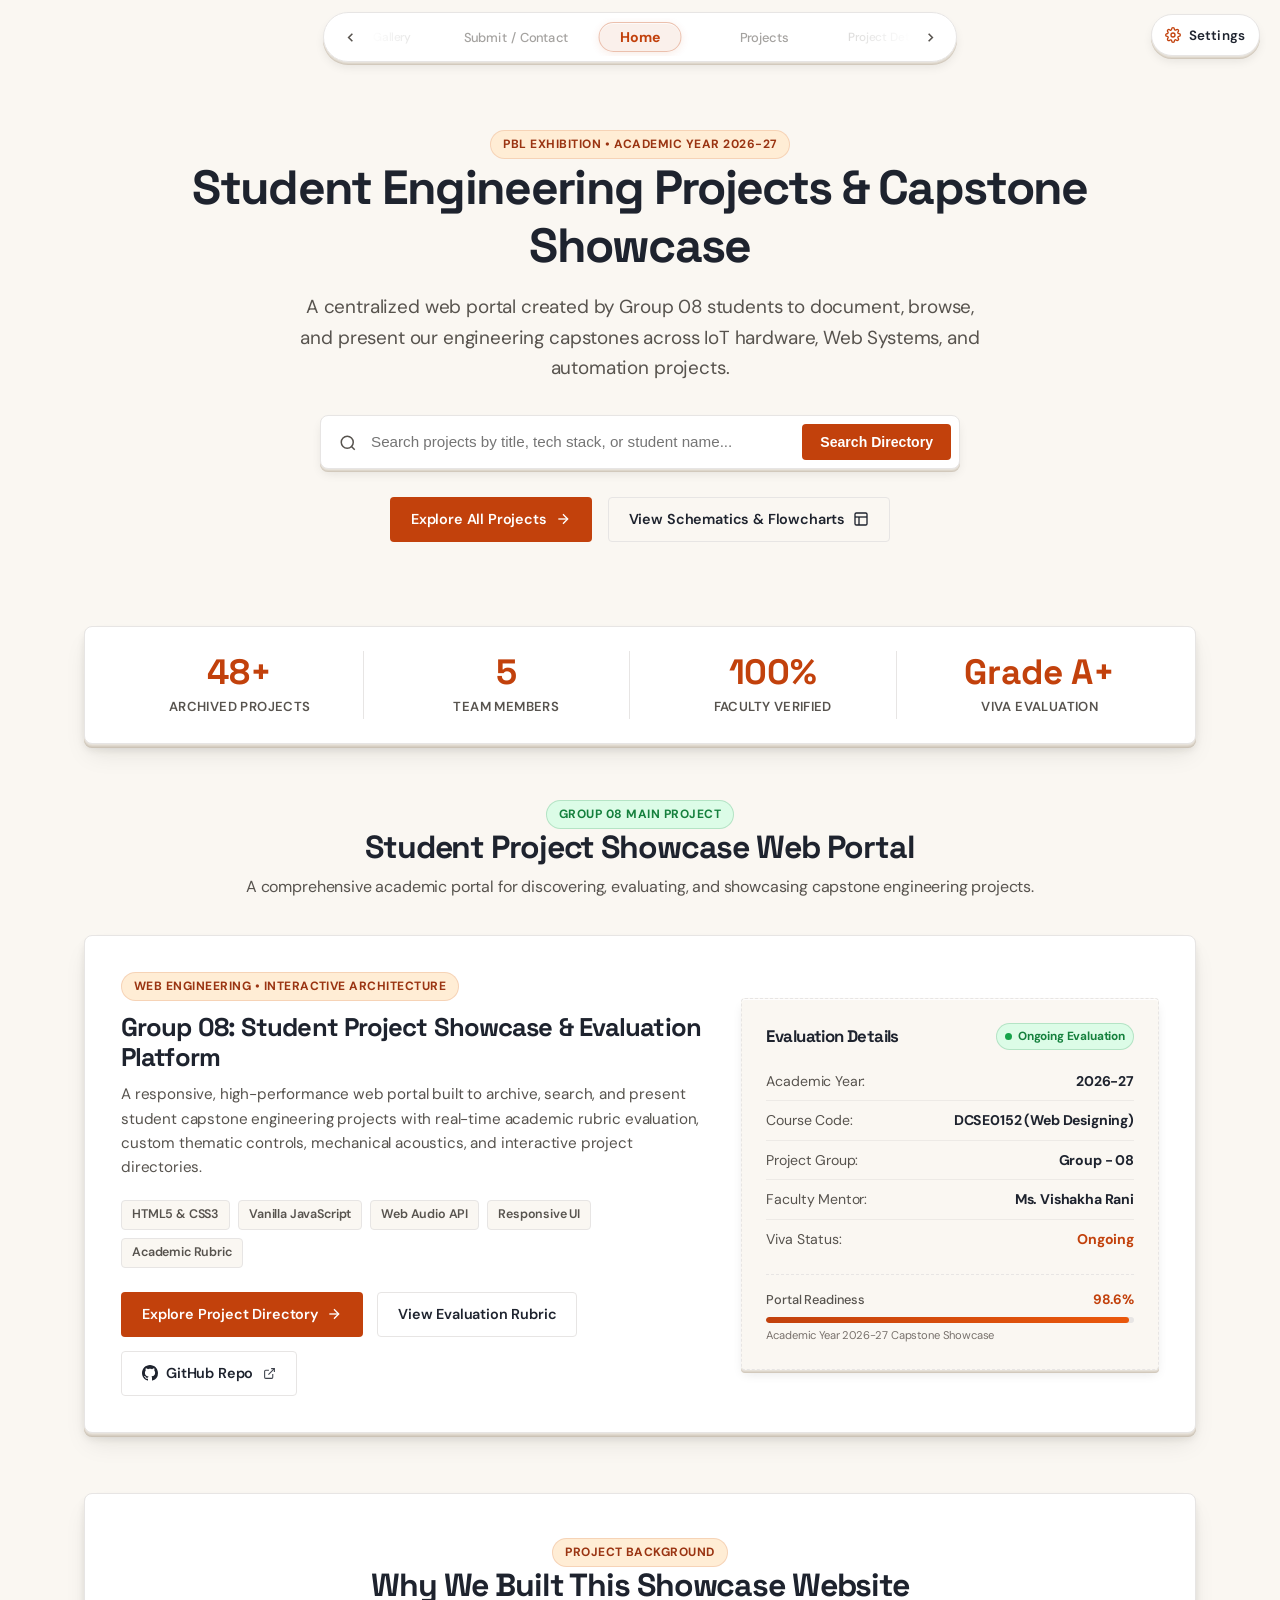
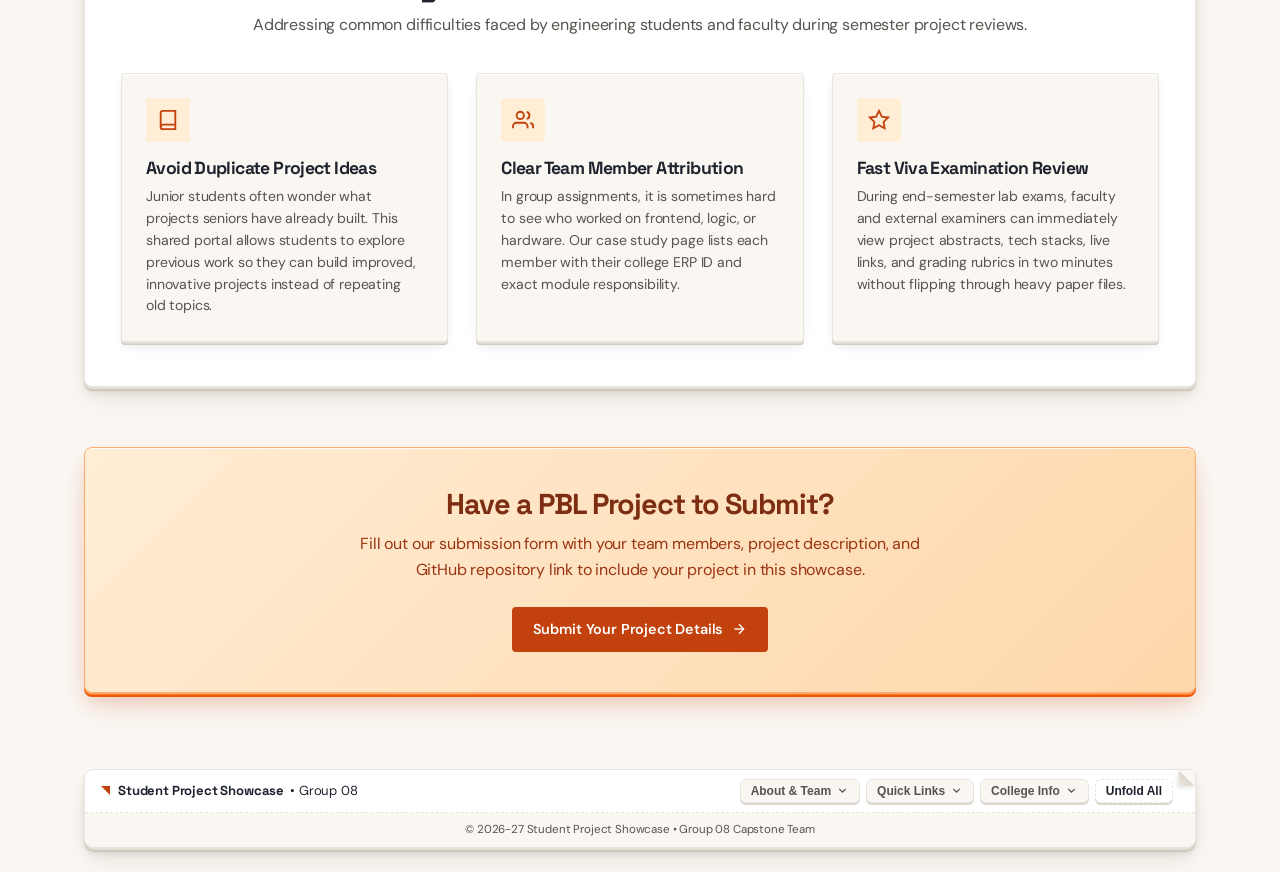
==== commit 7faba319: "Add files via upload" ====
--- a/index.html
+++ b/index.html
@@ -242,6 +242,17 @@
             <a href="project-details.html#tab-rubric" class="btn btn-outline">
               View Evaluation Rubric
             </a>
+            <a href="https://github.com/Pcwhat/student-project" target="_blank" rel="noopener noreferrer" class="btn btn-outline" id="heroGithubBtn">
+              <svg class="svg-icon" viewBox="0 0 24 24" width="16" height="16" fill="currentColor">
+                <path d="M12 0C5.37 0 0 5.37 0 12c0 5.31 3.435 9.795 8.205 11.385.6.105.825-.255.825-.57 0-.285-.015-1.23-.015-2.235-3.015.555-3.795-.735-4.035-1.41-.135-.345-.72-1.41-1.23-1.695-.42-.225-1.02-.78-.015-.795.945-.015 1.62.87 1.845 1.23 1.08 1.815 2.805 1.305 3.495.99.105-.78.42-1.305.765-1.605-2.67-.3-5.46-1.335-5.46-5.925 0-1.305.465-2.385 1.23-3.225-.12-.3-.54-1.53.12-3.18 0 0 1.005-.315 3.3 1.23.96-.27 1.98-.405 3-.405s2.04.135 3 .405c2.295-1.56 3.3-1.23 3.3-1.23.66 1.65.24 2.88.12 3.18.765.84 1.23 1.905 1.23 3.225 0 4.605-2.805 5.625-5.475 5.925.435.375.81 1.095.81 2.22 0 1.605-.015 2.895-.015 3.3 0 .315.225.69.825.57A12.02 12.02 0 0 0 24 12c0-6.63-5.37-12-12-12z"/>
+              </svg>
+              GitHub Repo
+              <svg class="svg-icon" viewBox="0 0 24 24" width="13" height="13" fill="none" stroke="currentColor" stroke-width="2" style="opacity:0.85; margin-left:2px;">
+                <path d="M18 13v6a2 2 0 0 1-2 2H5a2 2 0 0 1-2-2V8a2 2 0 0 1 2-2h6"></path>
+                <polyline points="15 3 21 3 21 9"></polyline>
+                <line x1="10" y1="14" x2="21" y2="3"></line>
+              </svg>
+            </a>
           </div>
         </div>
 
